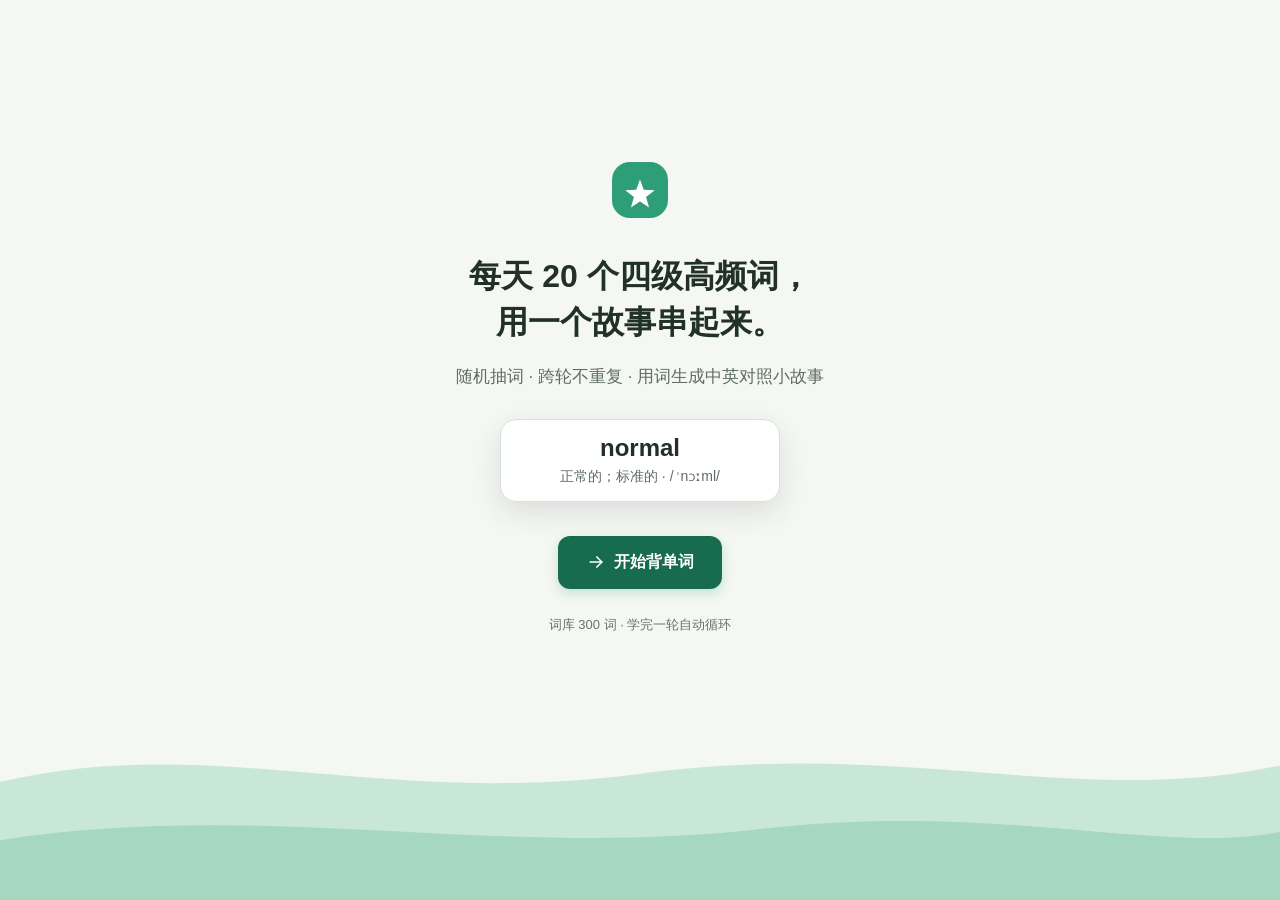
==== index.html @ aa308f12 "feat: 网站徽标水滴换五角星（首页 hero + 学习页顶栏，颜色仍走皮肤变量）" ====
<!DOCTYPE html>
<html lang="zh-CN" data-page-node-id="bAP7GXeG8ocJ6mFFKND4be">
<head data-page-node-id="wIUvaJ8xSl6EoSZFXcOC9t">
  <meta charset="UTF-8" data-page-node-id="Y8KDwyErcJF5j4eoYwc5UQ" />
  <meta name="viewport" content="width=device-width, initial-scale=1.0" data-page-node-id="jkO19P5jJztHJGm9I3EeqC" />
  <title>xdictionary · 开始</title>
  <link rel="stylesheet" href="style.css" data-page-node-id="nzhEUvjqDQgQdLm2HcFYJD" />
  <script>
    /* 防闪屏：首屏同样套用已保存的皮肤（首屏不提供切换入口，只跟随）。
       皮肤 id 合法性由 skin.js 的 normalize() 兜底校验。 */
    (function () {
      "use strict";
      var id = "";
      try { id = localStorage.getItem("english_app_skin_v1") || ""; } catch (e) { /* 无痕模式 */ }
      document.documentElement.setAttribute("data-skin", id || "mint");
    })();
  </script>
</head>
<body data-page-node-id="GljrZ5SJ0uPjrievL1Z7Vz">
  <!-- 世界门厅：地平线草坡（薄荷/暖阳；像素皮肤有自己的世界，CSS 里隐藏） -->
  <div class="idx-ground" aria-hidden="true">
    <svg viewBox="0 0 1440 260" preserveAspectRatio="none">
      <path class="g2" d="M0 118 C 240 58 430 150 720 108 C 1020 66 1210 150 1440 98 L1440 260 L0 260 Z"/>
      <path class="g1" d="M0 188 C 300 138 560 212 860 174 C 1120 142 1310 206 1440 178 L1440 260 L0 260 Z"/>
    </svg>
  </div>
  <!-- 飘叶 ×2：与学习页入场动效的叶同源，缓慢循环（reduced-motion 隐藏） -->
  <div class="idx-leaf idx-leaf-a" aria-hidden="true">
    <svg viewBox="0 0 64 64"><path fill="var(--intro-leaf)" d="M52 10 C30 10 12 28 11 55 C36 53 54 36 54 12 Z"/><path fill="none" stroke="var(--intro-vein)" stroke-width="3" stroke-linecap="round" d="M18 48 C28 36 40 24 50 16"/></svg>
  </div>
  <div class="idx-leaf idx-leaf-b" aria-hidden="true">
    <svg viewBox="0 0 64 64"><path fill="var(--intro-leaf)" d="M52 10 C30 10 12 28 11 55 C36 53 54 36 54 12 Z"/><path fill="none" stroke="var(--intro-vein)" stroke-width="3" stroke-linecap="round" d="M18 48 C28 36 40 24 50 16"/></svg>
  </div>

  <div id="stage">
    <div class="px-bg" aria-hidden="true">
      <img src="px-bg.svg" width="1440" height="1200" alt="" />
    </div>
  <main class="app-main app-main-gate" data-page-node-id="SNjRZLTdPw7tly0bUilHHt">
    <!-- 第一界面：初始空状态（世界门厅：无卡片壳，内容直接坐进世界） -->
    <section class="view view-empty view-active" id="view-empty" data-page-node-id="laddc7V5qauVDnkxVRmvQC">
      <div class="hero" data-page-node-id="EVA8WnEDJdJI1P7cf4esxs">
        <div class="hero-logo" aria-hidden="true" data-page-node-id="1D5RdYzVXC83O1cAC2Auur">
          <svg viewBox="0 0 64 64" width="64" height="64" data-page-node-id="oP2WanXnuHtgjFC8kG3EhX">
            <rect class="logo-bg" x="4" y="4" width="56" height="56" rx="18" data-page-node-id="lctOEvOayehTCz5PBFG7Yr"/>
            <!-- 五角星（2026-10-26 由水滴改）：外接圆 R=15.5 / 内切圆 r=6.4，圆心 (32,37) -->
            <path class="logo-fg" d="M32 21.5 L35.8 31.8 L46.7 32.2 L38.1 39 L41.1 49.5 L32 43.4 L22.9 49.5 L25.9 39 L17.3 32.2 L28.2 31.8 Z" data-page-node-id="4Tm3CIlNwxifGGmYxFF73J"/>
          </svg>
        </div>
        <h1 class="hero-title" data-page-node-id="BSzpXKBA9GfpU4wbN74tH1">每天 20 个四级高频词，<br  data-page-node-id="3A1r88MSqU2jGNvgu7BngO"/>用一个故事串起来。</h1>
        <p class="hero-subtitle" data-page-node-id="UGjTegXLrFs4Um5PO2cLfL">随机抽词 · 跨轮不重复 · 用词生成中英对照小故事</p>
        <!-- 活词预览：每 2.5s 从词库抽一个词翻面（纯展示，读屏跳过） -->
        <div class="hero-preview" aria-hidden="true">
          <div class="preview-inner" id="preview-inner">
            <span class="preview-word" id="preview-word"></span>
            <span class="preview-meaning" id="preview-meaning"></span>
          </div>
        </div>
        <button class="btn btn-primary btn-hero" id="btn-start" data-page-node-id="JpGOZIQxuyTs6whIRHn1j5">
          <svg class="btn-icon svg-icon" data-page-node-id="RiTKGAPvpJJuRpae1XMdsr" aria-hidden="true" width="20" height="20" viewBox="0 0 24 24"><path d="M5 12h14"/><path d="M13 6l6 6-6 6"/></svg> 开始背单词
        </button>
        <p class="hero-progress" id="hero-progress" hidden></p>
        <p class="hero-footer" data-page-node-id="nnF6YVYLP1ez2wD9VZ3K4P">词库 300 词 · 学完一轮自动循环</p>
      </div>
    </section>
  </main>

  <script src="words.js"></script>
  <script>
    /* 首屏：仅负责进入学习页，不再抽新一轮。
       若尚无进度，study.html 的 init() 会自动抽第 1 轮；
       已有进度则直接回到当前学习轮，避免点一下就跳到下一轮。
       按钮文案随进度变化：无进度「开始背单词」/ 有进度「继续学习」，
       并显示足迹行（第 N 轮 · 已学 M 词，口径与 app.js 一致 = 轮数 × 20）。
       另有「活词预览」：每 2.5s 从词库抽一个词翻面展示（纯演示）。 */
    (function () {
      "use strict";
      var LS_KEY = "english_app_v1";
      var btn = document.getElementById("btn-start");
      if (!btn) return;

      // 已有学习进度 → 文案改为「继续学习」（保留箭头图标）+ 足迹行
      try {
        var raw = localStorage.getItem(LS_KEY);
        if (raw) {
          var d = JSON.parse(raw);
          if (d && d.currentRound) {
          var icon = btn.querySelector(".btn-icon");
          /* 逐个移除子节点而非 textContent=""：后者会把 SVG 内部的 <use>/path 一并清空，图标就没了 */
          while (btn.firstChild) btn.removeChild(btn.firstChild);
          if (icon) btn.appendChild(icon);
          btn.appendChild(document.createTextNode(" 继续学习"));
          var prog = document.getElementById("hero-progress");
          if (prog) {
            prog.hidden = false;
            prog.textContent = "第 " + d.currentRound.round + " 轮 · 已学 " + (d.currentRound.round * 20) + " 词";
          }
          }
        }
      } catch (e) {}

      // —— 活词预览：随机抽词翻面（纯展示；读屏跳过；页签隐藏时暂停） ——
      var WORDS = window.WORDS || [];
      var reduce = false;
      try { reduce = window.matchMedia("(prefers-reduced-motion: reduce)").matches; } catch (e) { /* 保守当 false */ }
      var pWord = document.getElementById("preview-word");
      var pMean = document.getElementById("preview-meaning");
      var pInner = document.getElementById("preview-inner");
      if (pWord && pMean && pInner && WORDS.length) {
        var lastIdx = -1;
        var fillPreview = function () {
          var i;
          do { i = Math.floor(Math.random() * WORDS.length); } while (i === lastIdx && WORDS.length > 1);
          lastIdx = i;
          var w = WORDS[i];
          pWord.textContent = w.word;
          pMean.textContent = w.meaning + (w.phonetic ? " · " + w.phonetic : "");
        };
        fillPreview();
        setInterval(function () {
          if (document.hidden) return;
          if (reduce) { fillPreview(); return; }   // 减动效：只换字不翻面
          pInner.classList.add("is-flipping");
          setTimeout(function () {
            fillPreview();
            pInner.classList.remove("is-flipping");
          }, 240);
        }, 2500);
      }

      btn.addEventListener("click", function () {
        window.location.href = "study.html";
      });
    })();
  </script>
  <script src="pixel.js"></script>
  </div>
</body>
</html>
---- style.css ----
/* ============================================================
   xdictionary — 设计系统 (Design Tokens)
   基准依据需求文档 §9.3

   ★ 换皮肤说明（新增）
   本文件所有颜色一律走下面的 CSS 变量，禁止再写死色值。
   换皮肤 = 覆盖这组变量即可，文件末尾有 `html[data-skin="…"]` 皮肤块。
   新增皮肤：① 在文件末尾加一段 html[data-skin="<id>"] 覆盖；
             ② 在 skin.js 的 SKINS 登记表加一行。
   ============================================================ */
:root {
  /* ---------- 皮肤可覆盖区（开始） ---------- */

  /* 背景与表面 */
  --bg-page: #F5F7F3;          /* 页面底色 */
  --surface: #FFFFFF;          /* 卡面 / 面板 */
  --bg-subtle: #E9EEE9;        /* 浅底：模式切换器轨道 */
  --bg-soft: #F0F4F1;          /* 更浅的底：喇叭按钮 / 按钮 hover */
  --bg-soft-2: #E7EBE7;        /* 浅底再深一档：书签 hover */
  --track-bg: #E1E8E3;         /* 进度条轨道 */

  /* 描边 */
  --border-soft: #D7E2DB;      /* 浅描边：输入框 / 左箭头 */
  --border-muted: #C9DDD3;     /* 更弱描边：次要按钮 / 禁用态 */

  /* 文字 */
  --text-primary: #22302A;     /* 主文字 */
  --text-secondary: #4A5A51;   /* 次级文字 / 释义 */
  --text-tertiary: #5E6C62;    /* 辅助文字 */
  --text-muted: #657368;       /* 更弱的辅助文字 */
  --on-accent: #FFFFFF;        /* 压在强调色上的文字 / 图形 */

  /* 强调 */
  --accent: #2E9E78;           /* 主色：主按钮 / 右箭头 / 进度条 / 徽标 */
  --accent-dark: #176B4F;      /* 深主色：切换器激活段 / 白字按钮（AA 级） */
  --accent-hover: #29906D;     /* 主按钮 hover */

  /* 主按钮底色（与 accent 解耦：白字需 AA，薄荷用深绿 #176B4F 6.5:1） */
  --btn-primary-bg: var(--accent-dark);
  --btn-primary-bg-hover: #145944;   /* 白字 8.3:1 */

  /* 标记（书签） */
  --mark-bg: #F1F3EF;          /* 未标记底 */
  --mark-bg-hover: #E7EBE7;    /* 未标记 hover */
  --mark-stroke: #4A5A51;      /* 未标记描边 */
  --mark-bg-on: #FCEBEB;       /* 已标记底 */
  --mark-bg-on-hover: #F9DEDE; /* 已标记 hover */
  --mark-fg: #E24B4A;          /* 已标记图标 */

  /* 语义色：默写校验 / 重置 */
  --ok: #2E9E78;
  --ok-shadow: rgba(46, 158, 120, 0.18);
  --bad: #D9534F;
  --bad-shadow: rgba(217, 83, 79, 0.15);
  --danger: #B5564F;           /* 「↺ 重置」文字 */
  --danger-border: #E2C9C9;    /* 「↺ 重置」描边 */
  --danger-bg: #FCEFEF;        /* 「↺ 重置」hover 底 */

  /* 浮层与阴影 */
  --overlay: rgba(34, 48, 42, 0.45);
  --toast-bg: #22302A;
  --shadow-card: 0 10px 28px rgba(34, 48, 42, 0.12);
  --shadow-btn: 0 4px 12px rgba(46, 158, 120, 0.25);
  --shadow-modal: 0 18px 44px rgba(34, 48, 42, 0.28);
  --shadow-toast: 0 8px 24px rgba(0, 0, 0, 0.2);
  --shadow-pop: 0 14px 34px rgba(34, 48, 42, 0.22);

  /* 品牌 logo（内联 SVG 用 fill="currentColor"，由这里驱动） */
  --logo-bg: #2E9E78;
  --logo-fg: #FFFFFF;
  /* 首页门厅：地平线草坡双层（仅薄荷/暖阳显示，像素皮肤用自己的世界） */
  --idx-hill1: #A5D8BE;   /* 前坡 */
  --idx-hill2: #C9E7D6;   /* 后坡 */

  /* 入场动效（intro.js / style.css「入场动效」区块使用；像素皮肤不播） */
  --intro-leaf: #2E9E78;                  /* 叶片主色 */
  --intro-vein: #BFE8D6;                  /* 叶脉与叶柄 */
  --intro-wind: rgba(46, 158, 120, 0.35); /* 风线与碎叶 */

  /* 翻面 / 切词动效（薄荷/暖阳；像素皮肤不播，有自己的飞词） */
  --flip-dur: 600ms;                      /* 翻面时长：450 利落 / 600 从容 */
  --flip-ease: cubic-bezier(0.4, 0, 0.2, 1); /* 匀加速起手、缓减速收尾，无回弹 */
  --card-back-bg: #F7FAF8;                /* 卡背面的薄荷微染 */
  --shadow-lift: 0 18px 36px rgba(34, 48, 42, 0.18); /* 翻转中段的抬起阴影 */
  --flip-gloss: rgba(255, 255, 255, 0.14); /* 中段高光峰值 ≈8%（模拟纸面反光） */
  /* 故事页：词上的荧光笔底纹（默认 / 更强一档） */
  --st-mark: rgba(46, 158, 120, 0.16);
  --st-mark-on: rgba(46, 158, 120, 0.26);
  --swap-out: 200ms;                      /* 切词翻页：旧词翻出 */
  --swap-in: 260ms;                       /* 切词翻页：新词翻入 */
  --swap-ease-in: cubic-bezier(0.55, 0, 1, 1);   /* 起手加速 */
  --swap-ease-out: cubic-bezier(0, 0, 0.2, 1);   /* 落定减速 */

  /* ---------- 皮肤可覆盖区（结束） ---------- */

  /* 字号 */
  --fs-word: 48px;
  --fs-meaning: 24px;
  --fs-phonetic: 18px;
  --fs-title: 24px;
  --fs-hint: 13px;
  --fs-button: 16px;
  --fs-body: 16px;

  /* 圆角 */
  --radius-card: 20px;
  --radius-btn: 12px;
  --radius-switcher: 14px;
  --radius-pill: 999px;

  /* 布局 */
  --max-width: 760px;
  --font-family: "Noto Sans SC", "PingFang SC", "Microsoft YaHei", "Hiragino Sans GB", sans-serif;
}

/* ============================ 基础重置 ============================ */
* { box-sizing: border-box; margin: 0; padding: 0; }

/* 全宽藤蔓用 100vw 定位，滚动条占宽会带来 ~15px 横向溢出 —— 一律剪掉
   （用 clip 而不是 hidden：不产生滚动容器，纵向滚动行为不变） */
html { overflow-x: clip; }

body {
  background: var(--bg-page);
  color: var(--text-primary);
  font-family: var(--font-family);
  font-size: var(--fs-body);
  line-height: 1.5;
  -webkit-font-smoothing: antialiased;
}

/* ============================ 顶栏 ============================ */
.app-header {
  max-width: 1280px;
  margin: 0 auto;
  padding: 22px 32px;
  display: flex;
  align-items: center;
  justify-content: space-between;
}
.brand { display: flex; align-items: center; gap: 12px; }
.brand-logo { display: inline-flex; }
.brand-name {
  font-size: 20px;
  font-weight: 700;
  color: var(--text-primary);
  letter-spacing: 0.5px;
}
.round-badge {
  background: var(--btn-primary-bg);
  color: var(--on-accent);
  font-size: 15px;
  font-weight: 600;
  padding: 7px 16px;
  border-radius: var(--radius-pill);
  white-space: nowrap;
}

/* 顶栏右侧：复习模式切换按钮 + 轮次徽标 */
.header-right {
  display: flex;
  align-items: center;
  gap: 12px;
}
.btn-review-toggle {
  font-family: inherit;
  font-size: 15px;
  font-weight: 600;
  padding: 8px 18px;
  border-radius: var(--radius-pill);
  cursor: pointer;
  border: 2px solid var(--accent);
  background: var(--surface);
  color: var(--accent-dark);
  transition: background .15s, transform .12s;
}
.btn-review-toggle:hover { background: var(--bg-soft); }
.btn-review-toggle:active { transform: scale(0.98); }
/* 处于开启状态（如复习页的「标记」= 只看已标记的词） */
.btn-review-toggle.active {
  background: var(--accent-dark);
  color: var(--on-accent);
  border-color: var(--accent-dark);
}
.btn-review-toggle.active:hover { background: var(--accent-dark); }
.btn-review-toggle:disabled {
  opacity: 0.4;
  cursor: not-allowed;
  border-color: var(--border-muted);
  color: var(--text-muted);
}

/* 复习模式：仅保留中文 / 英文两种模式，隐藏“背单词” */
.mode-switcher[data-view="review"] .mode-btn[data-mode="learn"] { display: none; }

/* 复习模式不展示故事面板 */
#view-review .story-panel { display: none; }

/* ============================ 视图显隐 ============================ */
.app-main {
  max-width: 1280px;
  margin: 0 auto;
  padding: 0 24px 80px;
}
.view { display: none; }
.view-active { display: block; }

/* ============================ 空状态 hero（世界门厅） ============================ */
/* 2026-10-19 重做：卸掉卡片壳，内容直接坐进世界（薄荷/暖阳有地平线草坡，
   像素皮肤直接立在自己的世界里）。层级：.app-main 抬一层压过地面。 */
.app-main {
  position: relative;
  z-index: 1;
  max-width: 1280px;
  margin: 0 auto;
  padding: 0 24px 80px;
}
.view { display: none; }
.view-active { display: block; }

/* —— 地平线草坡（固定在视口底部，随皮肤变色） —— */
.idx-ground {
  position: fixed; left: 0; right: 0; bottom: 0;
  height: 24vh; min-height: 150px;
  z-index: 0; pointer-events: none;
}
.idx-ground svg { display: block; width: 100%; height: 100%; }
.idx-ground .g1 { fill: var(--idx-hill1); }
.idx-ground .g2 { fill: var(--idx-hill2); }
html[data-skin="pixel"] .idx-ground,
html[data-skin="pixel"] .idx-leaf { display: none; }

/* —— 飘叶 ×2：从右上缓缓落向左下，循环 —— */
.idx-leaf {
  position: fixed; top: -48px; z-index: 0;
  pointer-events: none; opacity: 0;
}
.idx-leaf svg { display: block; width: 34px; height: 34px; }
.idx-leaf-a { left: 14%; animation: idx-drift-a 16s linear 2s infinite; }
.idx-leaf-b { left: 62%; animation: idx-drift-b 22s linear 9s infinite; }
@keyframes idx-drift-a {
  0%   { transform: translate(0, 0) rotate(0deg);   opacity: 0; }
  10%  { opacity: .8; }
  90%  { opacity: .5; }
  100% { transform: translate(-16vw, 108vh) rotate(300deg); opacity: 0; }
}
@keyframes idx-drift-b {
  0%   { transform: translate(0, 0) rotate(0deg);   opacity: 0; }
  10%  { opacity: .65; }
  90%  { opacity: .4; }
  100% { transform: translate(14vw, 108vh) rotate(-280deg); opacity: 0; }
}

.view-empty {
  min-height: 88vh;
  display: flex;
  align-items: center;
  justify-content: center;
}
.hero {
  padding: 56px 32px;
  max-width: 720px;
  text-align: center;
}
.hero-logo { margin-bottom: 24px; }
/* logo 轻微摇曳：让徽标活着 */
.hero-logo svg {
  transform-origin: 50% 85%;
  animation: logo-sway 5.5s ease-in-out infinite;
}
@keyframes logo-sway {
  0%, 100% { transform: rotate(-3deg); }
  50%      { transform: rotate(3deg); }
}
.hero-title {
  font-size: 32px;
  font-weight: 700;
  line-height: 1.45;
  color: var(--text-primary);
  margin-bottom: 18px;
}
.hero-subtitle {
  font-size: 17px;
  color: var(--text-tertiary);
  margin-bottom: 30px;
}
.btn-hero { font-size: 20px; padding: 18px 44px; }
.btn-hero .btn-icon { transition: transform .18s ease; }
.btn-hero:hover .btn-icon { transform: translateX(4px); }
.hero-progress {
  margin-top: 18px;
  font-size: 15px;
  font-weight: 700;
  color: var(--text-secondary);
}
.hero-footer {
  margin-top: 26px;
  font-size: var(--fs-hint);
  color: var(--text-muted);
}

/* —— 活词预览：从词库随机抽词翻面，产品核心循环的现场演示 —— */
.hero-preview {
  display: flex; justify-content: center;
  perspective: 600px;
  margin-bottom: 34px;
}
.preview-inner {
  display: inline-flex; flex-direction: column; gap: 4px;
  min-width: 280px;
  background: var(--surface);
  border: 1px solid var(--border-soft);
  border-radius: 16px;
  padding: 14px 28px;
  box-shadow: var(--shadow-card);
  transition: transform .24s ease;
  transform-origin: 50% 50%;
}
.preview-inner.is-flipping { transform: rotateX(90deg); }
.preview-word   { font-size: 24px; font-weight: 700; color: var(--text-primary); line-height: 1.2; }
.preview-meaning{ font-size: 14px; color: var(--text-tertiary); line-height: 1.4; }

/* —— 首页减动效守卫：摇曳 / 飘叶 / 翻面全关，地面保留（静态装饰） —— */
@media (prefers-reduced-motion: reduce) {
  .idx-leaf { display: none; }
  .hero-logo svg { animation: none; }
  .preview-inner { transition: none; }
  .btn-hero .btn-icon { transition: none; }
}

/* ============================ 视图标题 ============================ */
.view-title {
  text-align: left;
  font-size: var(--fs-title);
  font-weight: 700;
  color: var(--text-primary);
  margin: 8px auto 18px;
  max-width: var(--max-width);
}
/* 学习页标题行：标题 + 重置按钮 */
.view-title-row {
  display: flex;
  align-items: center;
  justify-content: space-between;
  gap: 16px;
  max-width: var(--max-width);
  margin: 8px auto 18px;
}
.view-title-row .view-title {
  margin: 0;
  flex: 1;
}
/* 标题行右侧的操作按钮组（复习页：「学习」在上、「标记」在下） */
.view-title-actions {
  flex: 0 0 auto;
  display: flex;
  flex-direction: column;
  align-items: stretch;
  gap: 8px;
}
.view-title-actions .btn { justify-content: center; }
.btn-reset {
  font-family: inherit;
  font-size: 14px;
  font-weight: 600;
  padding: 9px 16px;
  border-radius: var(--radius-btn);
  cursor: pointer;
  border: 2px solid var(--danger-border);
  background: var(--surface);
  color: var(--danger);
  white-space: nowrap;
  transition: background .15s, transform .12s;
}
.btn-reset:hover { background: var(--danger-bg); }
.btn-reset:active { transform: scale(0.98); }

/* ============================ 重置确认弹窗 ============================ */
.modal-overlay {
  position: fixed;
  inset: 0;
  background: var(--overlay);
  display: flex;
  align-items: center;
  justify-content: center;
  z-index: 80;
  padding: 20px;
  animation: overlay-in .15s ease;
}
.modal-overlay[hidden] { display: none; }
@keyframes overlay-in { from { opacity: 0; } to { opacity: 1; } }
.modal {
  background: var(--surface);
  border-radius: var(--radius-card);
  box-shadow: var(--shadow-modal);
  padding: 30px 28px;
  max-width: 420px;
  width: 100%;
  text-align: center;
  animation: modal-in .16s ease;
}
@keyframes modal-in {
  from { opacity: 0; transform: translateY(8px) scale(0.98); }
  to { opacity: 1; transform: translateY(0) scale(1); }
}
.modal-text {
  font-size: 17px;
  line-height: 1.7;
  color: var(--text-primary);
  margin-bottom: 24px;
}
.modal-actions {
  display: flex;
  justify-content: center;
  gap: 14px;
}

/* ---- 故事生成设置弹窗（story-config-modal，story.js 管理） ---- */
.modal-config { text-align: left; max-width: 480px; }
.modal-title {
  font-size: 19px;
  font-weight: 700;
  color: var(--text-primary);
  margin-bottom: 10px;
  text-align: center;
}
.modal-hint {
  font-size: 13px;
  color: var(--text-tertiary);
  line-height: 1.6;
  margin-bottom: 18px;
}
.modal-field { margin-bottom: 14px; }
.modal-field label {
  display: block;
  font-size: 14px;
  font-weight: 600;
  color: var(--text-secondary);
  margin-bottom: 6px;
}
.modal-field input {
  width: 100%;
  font-family: inherit;
  font-size: 15px;
  padding: 11px 14px;
  border: 2px solid var(--border-soft);
  border-radius: var(--radius-btn);
  outline: none;
  color: var(--text-primary);
  background: var(--surface);
  transition: border-color .15s, box-shadow .15s;
}
.modal-field input:focus { border-color: var(--accent); box-shadow: 0 0 0 3px var(--ok-shadow); }
.modal-field-hint {
  font-size: 13px;
  color: var(--bad);
  line-height: 1.6;
  margin: -4px 0 12px;
}
.modal-config .modal-actions { margin-top: 20px; }

/* ---- 故事集弹窗（story-history-modal，story.js 管理） ---- */
.modal-history { text-align: left; max-width: 640px; }
.modal-history .modal-hint { margin-bottom: 14px; }
.history-list {
  max-height: 420px;
  overflow-y: auto;
  display: flex;
  flex-direction: column;
  gap: 14px;
  padding-right: 4px;
}
.history-item {
  border: 1px solid var(--border-soft);
  border-radius: var(--radius-btn);
  background: var(--bg-soft);
  padding: 14px 16px;
}
.history-item-title {
  font-size: 14px;
  font-weight: 700;
  color: var(--accent-dark);
  margin-bottom: 8px;
}
.history-en {
  font-size: 15px;
  line-height: 1.8;
  color: var(--text-primary);
}
.history-zh {
  font-size: 15px;
  line-height: 1.8;
  color: var(--text-secondary);
  margin-top: 8px;
}
.history-empty {
  font-size: 15px;
  color: var(--text-muted);
  line-height: 1.8;
  padding: 8px 0;
}
.modal-history .modal-actions { margin-top: 18px; }

/* ---- 备份进度弹窗（backup-modal，backup.js 管理，2026-10-13 新增） ---- */
.modal-backup { text-align: left; max-width: 480px; }
.modal-backup .backup-actions {
  display: flex;
  flex-direction: column;
  gap: 10px;
  margin-bottom: 14px;
}
.modal-backup .backup-actions .btn { width: 100%; justify-content: center; }
.modal-backup .modal-actions { margin-top: 6px; }
.backup-hint {
  font-size: 13px;
  color: var(--text-tertiary);
  line-height: 1.6;
  min-height: 1em;
  margin-bottom: 8px;
}
.backup-hint.is-error { color: var(--bad); }
.backup-confirm-text {
  font-size: 15px;
  line-height: 1.7;
  color: var(--text-primary);
  margin-bottom: 14px;
}

/* ---- 自定义词库「加词」弹窗（bank-modal，bank.js 管理，2026-10-26 新增） ---- */
.modal-bank { text-align: left; max-width: 620px; max-height: calc(100vh - 40px); overflow-y: auto; }
.modal-bank .modal-hint b { color: var(--text-secondary); }
.modal-field textarea,
.modal-field select {
  width: 100%;
  font-family: inherit;
  font-size: 15px;
  padding: 11px 14px;
  border: 2px solid var(--border-soft);
  border-radius: var(--radius-btn);
  outline: none;
  color: var(--text-primary);
  background: var(--surface);
  transition: border-color .15s, box-shadow .15s;
  box-sizing: border-box;
}
.modal-field textarea { resize: vertical; line-height: 1.6; }
.modal-field textarea:focus,
.modal-field select:focus { border-color: var(--accent); box-shadow: 0 0 0 3px var(--ok-shadow); }
.modal-field select { cursor: pointer; }

/* 拖放区：虚线框，hover / 拖入时主色 */
.bank-drop {
  display: flex;
  align-items: center;
  justify-content: center;
  gap: 9px;
  border: 2px dashed var(--border-soft);
  border-radius: var(--radius-btn);
  background: var(--bg-subtle);
  padding: 16px 14px;
  font-size: 14px;
  color: var(--text-secondary);
  cursor: pointer;
  margin-bottom: 14px;
  transition: border-color .15s, color .15s, background .15s;
}
.bank-drop:hover,
.bank-drop:focus-visible,
.bank-drop.is-drag {
  border-color: var(--accent);
  color: var(--accent-dark);
  background: var(--bg-soft);
  outline: none;
}

/* 识别结果 */
.bank-preview { margin-bottom: 14px; }
.bank-summary {
  font-size: 13.5px;
  color: var(--text-tertiary);
  line-height: 1.6;
  margin: 0 0 10px;
}
.bank-grid {
  display: grid;
  grid-template-columns: repeat(2, minmax(0, 1fr));
  gap: 8px;
  max-height: 240px;
  overflow-y: auto;
  padding-right: 4px;
}
.bank-item {
  display: grid;
  grid-template-columns: auto auto 1fr auto;
  align-items: center;
  gap: 8px;
  border: 1px solid var(--border-soft);
  border-radius: var(--radius-btn);
  background: var(--bg-soft);
  padding: 8px 10px;
  cursor: pointer;
}
.bank-item.is-known { opacity: .62; background: var(--bg-subtle); }
.bank-item-word {
  font-size: 15px;
  font-weight: 600;
  color: var(--text-primary);
  min-width: 5ch;
}
.bank-item-meaning {
  font-family: inherit;
  font-size: 13.5px;
  padding: 5px 8px;
  border: 1.5px solid var(--border-soft);
  border-radius: 8px;
  outline: none;
  color: var(--text-secondary);
  background: var(--surface);
  min-width: 0;
}
.bank-item-meaning:focus { border-color: var(--accent); color: var(--text-primary); }
.bank-item-tag {
  font-size: 11.5px;
  line-height: 1;
  padding: 4px 7px;
  border-radius: 999px;
  background: var(--bg-subtle);
  color: var(--text-muted);
  white-space: nowrap;
}
.bank-item-tag.is-new { background: rgba(46, 158, 120, 0.14); color: var(--accent-dark); }

/* 词库管理列表 */
.bank-manage { margin-top: 20px; border-top: 1px solid var(--border-soft); padding-top: 16px; }
.bank-manage-title {
  font-size: 14px;
  font-weight: 600;
  color: var(--text-secondary);
  margin: 0 0 10px;
}
.bank-empty { font-size: 14px; color: var(--text-muted); line-height: 1.7; margin: 0; }
.bank-list { display: flex; flex-direction: column; gap: 8px; max-height: 220px; overflow-y: auto; }
.bank-row {
  display: flex;
  align-items: center;
  justify-content: space-between;
  gap: 12px;
  border: 1px solid var(--border-soft);
  border-radius: var(--radius-btn);
  background: var(--bg-soft);
  padding: 10px 14px;
}
.bank-row.is-active { border-color: var(--accent); background: rgba(46, 158, 120, 0.08); }
.bank-row-main { display: flex; align-items: baseline; gap: 10px; min-width: 0; }
.bank-row-name {
  font-size: 15px;
  font-weight: 600;
  color: var(--text-primary);
  overflow: hidden;
  text-overflow: ellipsis;
  white-space: nowrap;
}
.bank-row.is-active .bank-row-name { color: var(--accent-dark); }
.bank-row-meta { font-size: 12.5px; color: var(--text-tertiary); white-space: nowrap; }
.bank-row-actions { display: flex; gap: 8px; flex: 0 0 auto; }
.btn-sm { padding: 6px 14px; font-size: 13px; }
.modal-bank .modal-actions { margin-top: 16px; }

/* ============================ 模式切换器 ============================ */
.mode-switcher {
  display: flex;
  justify-content: center;
  gap: 4px;
  background: var(--bg-subtle);
  border-radius: var(--radius-switcher);
  padding: 5px;
  width: fit-content;
  margin: 0 auto 28px;
}
.mode-btn {
  border: none;
  background: transparent;
  color: var(--text-secondary);
  font-family: inherit;
  font-size: 16px;
  font-weight: 600;
  padding: 10px 22px;
  border-radius: 10px;
  cursor: pointer;
  transition: background .15s, color .15s;
}
.mode-btn:hover { color: var(--text-primary); }
.mode-btn.active {
  background: var(--accent-dark);
  color: var(--on-accent);
}

/* ============================ 卡下托盘（藤蔓 · 薄荷/暖阳） ============================
   2026-10-25 晚改版：玻璃托盘退役，换成一条横向藤蔓 —— 呼应薄荷皮肤
   的春天与绿色元素，系统按钮（皮肤 / 音效 / 备份 / 重置）像果子一样
   挂在藤上：每个按钮顶上连一根细叶柄（::before），高低微错落；
   滑过时按钮连柄一起「摘离」藤面（上浮 -14px），图标再放大。
   结构：study.html 里 .card-tray 内放 <svg class="tray-vine">（主藤 +
   两端叶簇 + 卷须），按钮簇照旧由 app.js 搬运（学习页挂果、复习页
   只留一段空藤）。像素皮肤整块 passthrough（.tray-vine 走惰性钩子隐藏）。
   位置：丝带垂出卡底 82px，托盘顶边距卡 92px；宽度与进度条同宽。 */
/* ── 藤蔓配色（画稿颜色全走变量，两皮肤共用同一份画稿）──
   薄荷默认 = 深绿春藤；暖阳 = 深棕树枝 + 秋叶 + 枫叶点缀（见 warm 覆写块）。
   小花与枫叶在画稿里同位堆叠，切换靠「颜料开关」：把对方的花色设成
   transparent 即隐身。不用 display:none —— 它穿不透 <use> 嵌套克隆
   （实测 2026-10-26：克隆体照常渲染），而 var() 填色可以正常传播。
   注意：这些原件都住在 study.html 顶部的 symbol 里（不在 .tray-vine 子树），
   选择器直接匹配原件，计算样式随 <use> 克隆生效。 */
:root {
  --vine-ink: #2E6B4F;    /* 枝干 / 叶脉 / 果柄 */
  --vine-lf1: #4C9273;
  --vine-lf2: #3F8767;
  --vine-lf3: #5EA184;
  --vine-ml1: transparent;    /* 枫叶 · 薄荷下隐身 */
  --vine-ml2: transparent;
  --vine-fla: #FFF7EA;    /* 小花 · 奶油白花瓣 */
  --vine-flb: #F6CFD8;    /* 小花 · 淡粉花瓣 */
  --vine-flca: #F2B84B;   /* 小花花心 ×2 */
  --vine-flcb: #E8A23F;
  --fruit-bg: rgba(46, 158, 120, 0.10);    /* 果肉底 */
  --fruit-bg-h: rgba(46, 158, 120, 0.18);  /* 果肉 hover 加深 */
}
html:not([data-skin="pixel"]) .card-tray {
  position: relative;
  width: min(var(--max-width), 100%);
  margin: 92px auto 12px;
  padding: 0 24px 8px;
  background: none;
  border: none;
  border-radius: 0;
  box-shadow: none;
}
/* 主藤：手绘风 SVG（symbol#vine-art），贯穿全屏宽（100vw 居中），
   按 1440×64 设计、preserveAspectRatio="none" 横向铺满。
   top=-60：藤悬在卡片与托盘之间的空隙，果子用长柄垂下来 */
html:not([data-skin="pixel"]) .card-tray .tray-vine {
  display: block;
  position: absolute;
  top: -60px;
  left: 50%;
  width: 100vw;
  transform: translateX(-50%);
  height: 64px;
  pointer-events: none;
}
html:not([data-skin="pixel"]) .card-tray .sys-cluster {
  display: flex;
  align-items: flex-start;
  justify-content: center;
  flex-wrap: wrap;
  gap: 56px;
  padding-top: 34px;   /* 藤线 y≈30，按钮从藤上垂下来 */
}
/* 挂果：短柄垂挂 —— 柄长为长柄版的一半，果子用等量负 margin 上提，
   柄尖仍精确落在藤走廊 y≈-30（34 + m' − pet' = -30，pet' = 旧值/2） */
html:not([data-skin="pixel"]) .card-tray .btn-skin   { margin-top: -30px; --pet: 34px; }
html:not([data-skin="pixel"]) .card-tray .btn-sound  { margin-top: -27px; --pet: 37px; }
html:not([data-skin="pixel"]) .card-tray .btn-backup { margin-top: -25px; --pet: 39px; }
html:not([data-skin="pixel"]) .card-tray .btn-bank   { margin-top: -29px; --pet: 35px; }
html:not([data-skin="pixel"]) .card-tray .btn-reset  { margin-top: -28px; --pet: 36px; }
/* 叶柄：从按钮顶边向上连到主藤；hover 摘果时连柄一起离开 */
html:not([data-skin="pixel"]) .card-tray .btn-skin::before,
html:not([data-skin="pixel"]) .card-tray .btn-sound::before,
html:not([data-skin="pixel"]) .card-tray .btn-backup::before,
html:not([data-skin="pixel"]) .card-tray .btn-bank::before,
html:not([data-skin="pixel"]) .card-tray .btn-reset::before {
  content: "";
  position: absolute;
  top: calc(-1 * var(--pet));
  left: 50%;
  margin-left: -1.5px;
  width: 3px;
  height: var(--pet);
  background: var(--vine-ink, #2E6B4F);   /* 果柄颜色 = 枝干色，暖阳下自动转棕 */
  border-radius: 2px;
}
/* 托盘内按钮改纯图标：font-size:0 藏掉文字节点（图标是 svg，不吃 font-size），
   统一成方形小圆钮；重置的白底 + 浅描边也在托盘里去掉（三钮统一 ghost）。
   选择器挂在 .card-tray 下 —— 开书时按钮簇搬回顶栏，自动恢复带文字的原样。 */
html:not([data-skin="pixel"]) .card-tray .btn-skin,
html:not([data-skin="pixel"]) .card-tray .btn-sound,
html:not([data-skin="pixel"]) .card-tray .btn-backup,
html:not([data-skin="pixel"]) .card-tray .btn-bank,
html:not([data-skin="pixel"]) .card-tray .btn-reset {
  position: relative;   /* 叶柄 ::before 的定位基准 */
  font-size: 0;
  gap: 0;
  padding: 14px;   /* 指头肚大小的果子：28px 图标 + 28px 内边距 ≈ 56px */
  line-height: 1;
  border-radius: var(--radius-pill);
  background: var(--fruit-bg, rgba(46, 158, 120, 0.10));   /* 果肉底，暖阳转赭橙 */
  border-color: transparent;
  transition: background .15s, color .15s,
              transform .2s cubic-bezier(.34, 1.56, .64, 1),
              box-shadow .2s ease;
}
/* 果子放大配粗藤：CSS 尺寸覆盖 HTML 的 width/height 属性；
   只挂五颗果，开书搬回顶栏恢复 15~18px 原样 */
html:not([data-skin="pixel"]) .card-tray .btn-skin .svg-icon,
html:not([data-skin="pixel"]) .card-tray .btn-sound .svg-icon,
html:not([data-skin="pixel"]) .card-tray .btn-backup .svg-icon,
html:not([data-skin="pixel"]) .card-tray .btn-bank .svg-icon,
html:not([data-skin="pixel"]) .card-tray .btn-reset .svg-icon {
  width: 28px;
  height: 28px;
}
/* 滑过两段式：按钮先「弹出」托盘上方（上浮 + 投影浮起），
   图标延迟 ~0.09s 再放大 —— 读起来是弹出 → 放大。
   图标过渡带同样延迟，离开时按原曲线缩回。 */
html:not([data-skin="pixel"]) .card-tray .btn-skin .svg-icon,
html:not([data-skin="pixel"]) .card-tray .btn-sound .svg-icon,
html:not([data-skin="pixel"]) .card-tray .btn-backup .svg-icon,
html:not([data-skin="pixel"]) .card-tray .btn-bank .svg-icon,
html:not([data-skin="pixel"]) .card-tray .btn-reset .svg-icon {
  transition: transform .18s cubic-bezier(.34, 1.56, .64, 1) .09s;
}
html:not([data-skin="pixel"]) .card-tray .btn-skin:hover,
html:not([data-skin="pixel"]) .card-tray .btn-sound:hover,
html:not([data-skin="pixel"]) .card-tray .btn-backup:hover,
html:not([data-skin="pixel"]) .card-tray .btn-bank:hover,
html:not([data-skin="pixel"]) .card-tray .btn-reset:hover {
  transform: translateY(-14px);
  background: var(--fruit-bg-h, rgba(46, 158, 120, 0.18));   /* 果肉加深一档 */
  box-shadow: 0 5px 12px rgba(0, 0, 0, 0.10);
}
html:not([data-skin="pixel"]) .card-tray .btn-skin:hover .svg-icon,
html:not([data-skin="pixel"]) .card-tray .btn-sound:hover .svg-icon,
html:not([data-skin="pixel"]) .card-tray .btn-backup:hover .svg-icon,
html:not([data-skin="pixel"]) .card-tray .btn-bank:hover .svg-icon,
html:not([data-skin="pixel"]) .card-tray .btn-reset:hover .svg-icon {
  transform: scale(1.3);
}
/* 托盘里的皮肤浮层向上展开：按钮在页面底部，向下弹会贴地甚至出屏。
   间距给 26px —— 比按钮弹出高度（-14px）多一截，悬停时弹起的按钮
   不会顶进浮层底边。开书时按钮簇搬回顶栏，这条自动失效，浮层恢复
   默认向下（10px 间距）—— 两个位置都对。 */
html:not([data-skin="pixel"]) .card-tray .skin-pop {
  top: auto;
  bottom: calc(100% + 26px);
  animation-name: skin-pop-in-up;
}
@keyframes skin-pop-in-up {
  from { opacity: 0; transform: translateY(6px); }
  to { opacity: 1; transform: translateY(0); }
}
/* 开书时整块托盘让位 —— 隐藏规则在「书桌」段（app.js 同时把按钮簇搬回顶栏）。 */

/* 故事入口收敛到丝带（2026-10-25）：薄荷/暖阳点卡片上的丝带开书，
   操作行的「看今日故事」按钮退役；像素皮肤没有丝带，这个按钮仍是
   唯一故事入口，保留。按钮留在 DOM 里 —— story.js 生成故事时还会
   借它程序化展开面板（#btn-generate.click()）。 */
html:not([data-skin="pixel"]) #btn-generate { display: none; }

/* ============================ 翻卡区 ============================ */
.flashcard-area {
  display: flex;
  align-items: center;
  justify-content: center;
  gap: 20px;
  margin: 0 auto 20px;
  max-width: var(--max-width);
}
.flashcard {
  position: relative;
  flex: 1;
  background: var(--surface);
  border-radius: var(--radius-card);
  box-shadow: var(--shadow-card);
  padding: 48px 40px;
  min-height: 280px;
  display: flex;
  flex-direction: column;
  align-items: center;
  justify-content: center;
  text-align: center;
}
.card-speaker {
  position: absolute;
  top: 18px;
  right: 18px;
  border: none;
  background: var(--bg-soft);
  border-radius: 50%;
  width: 40px;
  height: 40px;
  cursor: pointer;
  display: flex;
  align-items: center;
  justify-content: center;
  line-height: 1;
  transition: background .15s, color .15s;
}
/* 播放中：喇叭转主色（颜色走变量，三款皮肤自动适配） */
.card-speaker.active {
  background: var(--accent);
  color: var(--on-accent);
}
/* ---- 卡片左上角「标记」按钮（与右上角发音图标左右对称） ---- */
.card-mark {
  position: absolute;
  top: 18px;
  left: 18px;
  border: none;
  background: var(--mark-bg);
  border-radius: 50%;
  width: 40px;
  height: 40px;
  padding: 0;
  display: flex;
  align-items: center;
  justify-content: center;
  cursor: pointer;
  transition: background .15s, transform .12s;
}
.card-mark svg { display: block; }
.card-mark svg path {
  fill: none;
  stroke: var(--mark-stroke);
  stroke-width: 2;
  stroke-linejoin: round;
  transition: fill .15s, stroke .15s;
}
.card-mark:hover { background: var(--mark-bg-hover); }
.card-mark:active { transform: scale(0.94); }
.card-mark:focus-visible { outline: 2px solid var(--accent); outline-offset: 2px; }
/* 已标记：浅红底 + 红色实心书签 */
.card-mark.marked { background: var(--mark-bg-on); }
.card-mark.marked svg path { fill: var(--mark-fg); stroke: var(--mark-fg); }
.card-mark.marked:hover { background: var(--mark-bg-on-hover); }

/* ---- 卡片顶部的「故事锚点」：这个词在本轮故事里出现过 ----
   只在有故事时浮现（story.js 控制 hidden），点一下展开故事并跳到那一句。 */
.card-story {
  position: absolute;
  top: 18px;
  left: 50%;
  transform: translateX(-50%);
  display: inline-flex;
  align-items: center;
  gap: 6px;
  height: 28px;
  padding: 0 12px;
  border: 0;
  border-radius: var(--radius-pill);
  background: var(--bg-soft);
  color: var(--text-tertiary);
  font-family: inherit;
  font-size: 12px;
  font-weight: 600;
  letter-spacing: .02em;
  cursor: pointer;
  z-index: 4;
  transition: background .15s, color .15s, transform .12s;
}
.card-story:hover { background: var(--track-bg); color: var(--accent-dark); }
.card-story:active { transform: translateX(-50%) scale(.96); }
.card-story:focus-visible { outline: 2px solid var(--accent); outline-offset: 2px; }
.card-story[hidden] { display: none; }
.card-story .svg-icon { opacity: .8; }

/* 从故事点词跳回卡片时，卡片轻轻亮一下 */
@keyframes card-pulse {
  0% { box-shadow: var(--shadow-card); }
  30% { box-shadow: 0 0 0 4px var(--track-bg), 0 16px 34px rgba(34, 48, 42, 0.18); }
  100% { box-shadow: var(--shadow-card); }
}
.flashcard.card-pulse { animation: card-pulse .9s var(--flip-ease) both; }

/* 减动效：三条新品（状态点呼吸 / 句子闪一下 / 卡片亮一下）全部退化为静态 */
@media (prefers-reduced-motion: reduce) {
  .story-status::before { animation: none; }
  .st-line.is-focus { animation: none; background-color: var(--bg-soft); }
  .flashcard.card-pulse { animation: none; }
  .st-dot:hover { transform: none; }
}
/* 词槽：像素风下要做「旧词飞出 + 新词飞入」的双层叠放，
   所以单词外面套了一层 .word-stack。
   非像素皮肤用 display:contents —— 盒子本身不参与布局，
   里面的 .card-word 仍然是 .flashcard 的直接 flex 项，布局与以前逐像素一致。 */
.word-stack { display: contents; }
.card-word-ghost { display: none; }

.card-word {
  font-size: var(--fs-word);
  font-weight: 700;
  color: var(--text-primary);
  letter-spacing: 0.5px;
  line-height: 1.2;
}
.card-phonetic {
  font-size: var(--fs-phonetic);
  color: var(--text-muted);
  margin-top: 10px;
}
.card-meaning {
  font-size: var(--fs-meaning);
  font-weight: 500;
  color: var(--text-secondary);
  margin-top: 16px;
}
.answer-row, .write-row {
  margin-top: 24px;
  display: none;
}
.write-row {
  flex-direction: column;
  align-items: center;
  gap: 12px;
  width: 100%;
}
.write-input {
  width: 80%;
  max-width: 360px;
  font-family: inherit;
  font-size: 18px;
  padding: 12px 16px;
  border: 2px solid var(--border-soft);
  border-radius: var(--radius-btn);
  outline: none;
  text-align: center;
  transition: border-color .15s, box-shadow .15s;
}
.write-input:focus { border-color: var(--accent); }
.write-input.correct { border-color: var(--ok); box-shadow: 0 0 0 3px var(--ok-shadow); }
.write-input.wrong { border-color: var(--bad); box-shadow: 0 0 0 3px var(--bad-shadow); }

/* ---- 三种模式显隐规则 ---- */
/* 默认：默写输入行不显示（「显示××」按钮已删除：揭示统一走翻面 / 点卡片） */
.flashcard .write-row { display: none; }

/* 中文模式：默写输入框固定卡底（单词 / 音标住正反卡面，由翻面控制显隐） */
.flashcard[data-mode="zh"] .write-row {
  position: absolute;
  left: 0;
  right: 0;
  bottom: 28px;
  display: flex;
  z-index: 2;
}

/* 标记按钮：只在中文模式 / 英文模式出现（背单词模式隐藏） */
.flashcard .card-mark { display: none; }
.flashcard[data-mode="en"] .card-mark,
.flashcard[data-mode="zh"] .card-mark { display: flex; }

/* ============================ 翻面（英文 / 中文模式） ============================
   真 3D 双面卡。英文：正面 = 单词 + 音标，翻面看释义；
   中文：默认停在释义面（卡面物理上转了 180°），翻面看单词 —— 揭示手势两种模式一致。
   点卡片 / Enter / Space 翻面（app.js 切 .is-flipped，附 .is-flipping 播伴随动画）；
   切词 / 切模式由 renderCard() 依据 showAnswer 复位回默认面。
   层级：卡角发音 / 标记按钮与默写输入框是「钉在卡上的部件」，恒在旋转层之上。
   像素风在下方像素段把翻转壳整层 display:contents 拆掉，揭示走 show-answer（点卡片触发）。 */
.flashcard[data-mode="en"],
.flashcard[data-mode="zh"] {
  perspective: 1400px;   /* 有 3D 纵深但不产生鱼眼畸变 */
  cursor: pointer;
}
.flashcard[data-mode="en"]:focus-visible,
.flashcard[data-mode="zh"]:focus-visible {
  outline: 2px solid var(--accent);
  outline-offset: 4px;
}
.flashcard[data-mode="en"] .card-speaker,
.flashcard[data-mode="en"] .card-mark,
.flashcard[data-mode="zh"] .card-speaker,
.flashcard[data-mode="zh"] .card-mark,
.flashcard[data-mode="zh"] .write-row { z-index: 3; }
/* 翻转层是「卡面本身」（自带纸底与文字）：切词时整层被抽走 / 抬回，
   所以要压在叠卡底纸之上、卡角控件之下 */
.flashcard[data-mode="en"] .card-flip-inner,
.flashcard[data-mode="zh"] .card-flip-inner {
  position: absolute;
  inset: 0;
  z-index: 2;
  transform-style: preserve-3d;
  transition: transform var(--flip-dur) var(--flip-ease);
}
/* 中文模式默认停在「释义面」：整个卡面物理上先转 180°，翻面时转回 0。
   ⚠️ 角度必须走 --flip-angle 变量：切词的 keyframes 要用
   rotateY(var(--flip-angle)) 把「当前朝面」组合进位移里，
   否则动画一挂上去，中文模式会突然翻回正面。 */
.flashcard[data-mode="en"] .card-flip-inner { --flip-angle: 0deg; transform: rotateY(var(--flip-angle)); }
.flashcard[data-mode="zh"] .card-flip-inner { --flip-angle: 180deg; transform: rotateY(var(--flip-angle)); }
.flashcard[data-mode="en"].is-flipped .card-flip-inner { --flip-angle: 180deg; }
.flashcard[data-mode="zh"].is-flipped .card-flip-inner { --flip-angle: 0deg; }
.flashcard[data-mode="en"] .card-face,
.flashcard[data-mode="zh"] .card-face {
  position: absolute;
  inset: 0;
  padding: 48px 40px 84px;   /* 底部留出默写输入框 / 操作行的高度 */
  border-radius: var(--radius-card);
  display: flex;
  flex-direction: column;
  align-items: center;
  justify-content: center;
  text-align: center;
  backface-visibility: hidden;
  -webkit-backface-visibility: hidden;
}
.flashcard[data-mode="en"] .card-front,
.flashcard[data-mode="zh"] .card-front { background: var(--surface); }
.flashcard[data-mode="en"] .card-back,
.flashcard[data-mode="zh"] .card-back {
  background: var(--card-back-bg);
  transform: rotateY(180deg);
}
/* 释义面：主色下划线，翻到位后轻展开 —— 释义面唯一的强调色 */
.card-underline { display: none; }
.flashcard[data-mode="en"] .card-underline,
.flashcard[data-mode="zh"] .card-underline {
  display: block;
  width: 56px;
  height: 3px;
  margin-top: 14px;
  border-radius: var(--radius-pill);
  background: var(--accent);
}
/* 翻转伴随：整卡「拿起 → 放下」（上浮 + 阴影加深再回落），
   中段一道 ≤8% 高光扫过，模拟纸面反光 —— 整个动效里唯一的装饰。 */
.flashcard[data-mode="en"].is-flipping,
.flashcard[data-mode="zh"].is-flipping { animation: flip-lift var(--flip-dur) var(--flip-ease); }
@keyframes flip-lift {
  0%   { transform: translateY(0);    box-shadow: var(--shadow-card); }
  50%  { transform: translateY(-6px); box-shadow: var(--shadow-lift); }
  100% { transform: translateY(0);    box-shadow: var(--shadow-card); }
}
.flashcard[data-mode="en"] .card-face::after,
.flashcard[data-mode="zh"] .card-face::after {
  content: "";
  position: absolute;
  inset: 0;
  border-radius: inherit;
  pointer-events: none;
  opacity: 0;
  background: linear-gradient(105deg, transparent 32%, var(--flip-gloss) 50%, transparent 68%);
}
.flashcard[data-mode="en"].is-flipping .card-face::after,
.flashcard[data-mode="zh"].is-flipping .card-face::after { animation: flip-gloss var(--flip-dur) var(--flip-ease); }
@keyframes flip-gloss {
  0%   { opacity: 0;    transform: translateX(-36%); }
  45%  { opacity: 0.55; }
  100% { opacity: 0;    transform: translateX(36%); }
}
.flashcard[data-mode="en"].is-flipping .card-underline,
.flashcard[data-mode="zh"].is-flipping .card-underline {
  animation: underline-grow 480ms var(--flip-ease) 340ms both;
}
@keyframes underline-grow { from { width: 0; } to { width: 56px; } }
/* 翻到单词面后，默写输入框完成使命，整行隐藏 */
.flashcard[data-mode="zh"].is-flipped .write-row { display: none; }

/* 背单词模式：翻转壳整层透明化（display:contents 不生成盒子）——
   词 + 音标 + 释义同屏，与改造前布局逐像素一致（切词过场见下方「切词：叠卡错位」）。 */
.flashcard[data-mode="learn"] .card-flip-inner,
.flashcard[data-mode="learn"] .card-face { display: contents; }

/* ============================ 切词：叠卡错位（三种模式通用） ============================
   两类事件、两套动作语汇，互不串味：
   · 翻面（英文 / 中文模式）：绕 Y 轴转 —— 「同一张卡，看另一面」，是揭示；
   · 切词（三种模式都走这里）：顶层纸沿 X 轴抽走、下一张沿 Y 轴抬上来 —— 「换另一张卡」。
   卡在暗处本来就是一叠：下面两张纸从卡底边露一点头。
   顶层纸按模式分工：背单词模式用 .card-flyer（正文无纸底）；
   英文 / 中文模式的卡面自带纸底，直接抽整个翻转层 .card-flip-inner。
   时序由 app.js 驱动（抽走 200ms → 中点换词 → 抬起 260ms）。
   像素风有自己的「旧词飞出 + 新词飞入」，这里整层隐藏（见像素段与 app.js 守卫）。 */

/* 哑层默认不生成（像素皮肤） */
.card-flyer,
.card-deck { display: none; }

/* 底下两张纸：三种模式都有，只从卡底露头 */
.flashcard .card-deck {
  display: block;
  position: absolute;
  inset: 0;
  z-index: 0;
  pointer-events: none;
}
.flashcard .card-deck-1,
.flashcard .card-deck-2 {
  position: absolute;
  top: 0;
  bottom: 0;
  border-radius: var(--radius-card);
  background: var(--surface);
}
.flashcard .card-deck-1 {
  left: 11px;
  right: 11px;
  /* 硬边细影负责「这张纸有厚度」，柔影负责落在下一层上 */
  box-shadow: 0 1px 2px rgba(34, 48, 42, 0.14), 0 6px 14px rgba(34, 48, 42, 0.07);
  transform: translateY(8px) rotate(-0.9deg);
}
.flashcard .card-deck-2 {
  left: 22px;
  right: 22px;
  box-shadow: 0 1px 2px rgba(34, 48, 42, 0.11), 0 5px 12px rgba(34, 48, 42, 0.05);
  transform: translateY(15px) rotate(1.3deg);
}
/* 顶层纸（背单词模式专用）：与卡面同底色同圆角，静止时与卡 1:1 重合；
   中英文模式的卡面自己就是纸，不需要它 */
.flashcard[data-mode="learn"] .card-flyer {
  display: block;
  position: absolute;
  inset: 0;
  z-index: 1;
  border-radius: var(--radius-card);
  background: var(--surface);
  pointer-events: none;
}
/* 正文抬到哑层之上：哑层是定位元素，未定位的正文会被它盖住 */
.flashcard[data-mode="learn"] .card-word,
.flashcard[data-mode="learn"] .card-phonetic,
.flashcard[data-mode="learn"] .card-meaning {
  position: relative;
  z-index: 2;
}
/* 卡角按钮是「钉在卡上的控件」，不参与抽走，但永远压在最上层 */
.flashcard[data-mode="learn"] .card-speaker,
.flashcard[data-mode="learn"] .card-mark { z-index: 3; }

/* 抽走方向：下一个 → 向右抽出（像把最上面那张拨到一边），上一个 → 向左 */
.flashcard.swap-out-next { --sw-x: 132px;  --sw-r: 3deg;  }
.flashcard.swap-out-prev { --sw-x: -132px; --sw-r: -3deg; }
/* 背单词模式：顶层纸 + 正文各自起动画（正文是「印在纸上」的，同步位移才不分家）；
   中英文模式：位移给翻转层、淡出给卡面 —— 必须拆两层：
   翻转层带 preserve-3d，一旦在它身上做 opacity 动画，opacity<1 会强制扁平化，
   背面剔除失效，卡面会透出**镜像的背面文字**（实测踩过）。
   卡角按钮与中文模式的默写框是「钉在卡上的部件」，卡被抽走就跟着走。
   display:contents 下翻转层不产生盒子，动画对它无效，所以背单词模式可以一并列上。 */
.flashcard.swap-out-next :is(.card-flyer, .card-speaker, .card-mark, .write-row),
.flashcard[data-mode="learn"].swap-out-next :is(.card-word, .card-phonetic, .card-meaning),
.flashcard.swap-out-prev :is(.card-flyer, .card-speaker, .card-mark, .write-row),
.flashcard[data-mode="learn"].swap-out-prev :is(.card-word, .card-phonetic, .card-meaning) {
  animation: deck-out var(--swap-out) var(--swap-ease-in) both;
}
.flashcard:is([data-mode="en"], [data-mode="zh"]).swap-out-next .card-flip-inner,
.flashcard:is([data-mode="en"], [data-mode="zh"]).swap-out-prev .card-flip-inner {
  animation: deck-slide-out var(--swap-out) var(--swap-ease-in) both;
}
.flashcard:is([data-mode="en"], [data-mode="zh"]).swap-out-next .card-face,
.flashcard:is([data-mode="en"], [data-mode="zh"]).swap-out-prev .card-face {
  animation: deck-fade-out var(--swap-out) var(--swap-ease-in) both;
}
/* 位移的 40% 关键帧让「被拉出来」先被看见，淡出压到后段才发生 */
@keyframes deck-slide-out {
  0%   { transform: translate3d(0, 0, 0) rotateY(var(--flip-angle, 0deg)); }
  40%  { transform: translate3d(calc(var(--sw-x) * 0.42), -6px, 0) rotate(calc(var(--sw-r) * 0.42)) rotateY(var(--flip-angle, 0deg)) scale(1.012); }
  100% { transform: translate3d(var(--sw-x), -12px, 0) rotate(var(--sw-r)) rotateY(var(--flip-angle, 0deg)) scale(1.016); }
}
@keyframes deck-fade-out {
  0%, 40% { opacity: 1; }
  100%    { opacity: 0; }
}
/* rotateY(var(--flip-angle)) 把「当前朝面」组合进位移动画：
   背单词模式没有这个变量（回退 0deg），中英文模式沿用卡片当前翻面角度，
   动画挂上去的瞬间不会突然翻回正面。 */
@keyframes deck-out {
  0%   { transform: translate3d(0, 0, 0) rotateY(var(--flip-angle, 0deg)); opacity: 1; }
  /* 前 40% 先「被拉出来」—— 透明度压到最后才掉，动作才读得出来；
     轻微放大 1.016 让它离开纸面（拿起，而不是淡出） */
  40%  { transform: translate3d(calc(var(--sw-x) * 0.42), -6px, 0) rotate(calc(var(--sw-r) * 0.42)) rotateY(var(--flip-angle, 0deg)) scale(1.012); opacity: 1; }
  100% { transform: translate3d(var(--sw-x), -12px, 0) rotate(var(--sw-r)) rotateY(var(--flip-angle, 0deg)) scale(1.016); opacity: 0; }
}

/* 抬起：新词连带纸从「下面那张卡」的位置（略低、略歪、略小）抬到位 */
.flashcard.swap-in-next { --sw-in-r: -0.9deg; }
.flashcard.swap-in-prev { --sw-in-r: 0.9deg; }
.flashcard.swap-in-next :is(.card-flyer, .card-speaker, .card-mark, .write-row),
.flashcard[data-mode="learn"].swap-in-next :is(.card-word, .card-phonetic, .card-meaning),
.flashcard.swap-in-prev :is(.card-flyer, .card-speaker, .card-mark, .write-row),
.flashcard[data-mode="learn"].swap-in-prev :is(.card-word, .card-phonetic, .card-meaning) {
  animation: deck-in var(--swap-in) var(--swap-ease-out) both;
}
.flashcard:is([data-mode="en"], [data-mode="zh"]).swap-in-next .card-flip-inner,
.flashcard:is([data-mode="en"], [data-mode="zh"]).swap-in-prev .card-flip-inner {
  animation: deck-slide-in var(--swap-in) var(--swap-ease-out) both;
}
.flashcard:is([data-mode="en"], [data-mode="zh"]).swap-in-next .card-face,
.flashcard:is([data-mode="en"], [data-mode="zh"]).swap-in-prev .card-face {
  animation: deck-fade-in var(--swap-in) var(--swap-ease-out) both;
}
/* 末帧必须显式写回 rotateY(var(--flip-angle))，与基值完全一致，
   否则摘掉类的那一瞬会触发 600ms 的翻面过渡（画面倒着翻一下）。 */
@keyframes deck-slide-in {
  from { transform: translate3d(0, 11px, 0) rotate(var(--sw-in-r)) rotateY(var(--flip-angle, 0deg)) scale(0.982); }
  to   { transform: translate3d(0, 0, 0) rotateY(var(--flip-angle, 0deg)); }
}
@keyframes deck-fade-in {
  from  { opacity: 0; }
  55%   { opacity: 1; }
  to    { opacity: 1; }
}
/* 背单词模式的抬起（纸 + 正文 + 钉在卡上的控件共用；没有 3D，可直接带 opacity） */
@keyframes deck-in {
  from { transform: translate3d(0, 11px, 0) rotate(var(--sw-in-r)) rotateY(var(--flip-angle, 0deg)) scale(0.982); opacity: 0; }
  55%  { opacity: 1; }
  to   { transform: translate3d(0, 0, 0) rotateY(var(--flip-angle, 0deg)); opacity: 1; }
}
/* 抽走的同时，下面那张轻轻往上一顶，回应「被抽走」的动作 */
.flashcard.swap-out-next .card-deck-1,
.flashcard.swap-out-prev .card-deck-1 {
  animation: deck-nudge 470ms var(--swap-ease-out) both;
}
@keyframes deck-nudge {
  0%   { transform: translateY(8px)  rotate(-0.9deg); }
  48%  { transform: translateY(3px)  rotate(-0.9deg) scale(1.006); }
  100% { transform: translateY(8px)  rotate(-0.9deg); }
}

/* 减动效：翻面不转 3D 改为 250ms 交叉淡变；切词翻页直接跳变（顺手补无障碍降级） */
@media (prefers-reduced-motion: reduce) {
  .flashcard[data-mode="en"],
  .flashcard[data-mode="zh"] { cursor: default; }
  .flashcard[data-mode="en"] .card-flip-inner,
  .flashcard[data-mode="zh"] .card-flip-inner { transform: none !important; transition: none; }
  .flashcard[data-mode="en"] .card-face,
  .flashcard[data-mode="zh"] .card-face { transition: opacity .25s ease; }
  /* 英文：默认单词面，翻面见释义 */
  .flashcard[data-mode="en"] .card-back { opacity: 0; }
  .flashcard[data-mode="en"].is-flipped .card-back { opacity: 1; }
  .flashcard[data-mode="en"].is-flipped .card-front { opacity: 0; }
  /* 中文：默认释义面，翻面见单词 */
  .flashcard[data-mode="zh"] .card-front { opacity: 0; }
  .flashcard[data-mode="zh"].is-flipped .card-front { opacity: 1; }
  .flashcard[data-mode="zh"].is-flipped .card-back { opacity: 0; }
  .flashcard[data-mode="en"].is-flipping,
  .flashcard[data-mode="zh"].is-flipping,
  .flashcard[data-mode="en"].is-flipping .card-face::after,
  .flashcard[data-mode="zh"].is-flipping .card-face::after,
  .flashcard[data-mode="en"].is-flipping .card-underline,
  .flashcard[data-mode="zh"].is-flipping .card-underline { animation: none; }
  /* 切词叠卡：JS 已在 reduce 下直接换词（不挂 swap 类），这里再兜一层保险 */
  .flashcard .card-flyer,
  .flashcard .card-deck-1,
  .flashcard .card-flip-inner,
  .flashcard :is(.card-speaker, .card-mark, .write-row),
  .flashcard[data-mode="learn"] .card-word,
  .flashcard[data-mode="learn"] .card-phonetic,
  .flashcard[data-mode="learn"] .card-meaning { animation: none; }
}

/* ============================ 左右箭头 ============================ */
.nav {
  flex: 0 0 auto;
  width: 56px;
  height: 56px;
  border-radius: 50%;
  font-size: 30px;
  line-height: 1;
  cursor: pointer;
  display: flex;
  align-items: center;
  justify-content: center;
  transition: transform .12s, opacity .12s;
  user-select: none;
}
.nav-left {
  background: var(--surface);
  border: 2px solid var(--border-soft);
  color: var(--accent-dark);
}
.nav-right {
  background: var(--accent);
  border: 2px solid var(--accent);
  color: var(--on-accent);
  box-shadow: var(--shadow-btn);
}
.nav:hover { transform: scale(1.06); }
.nav:disabled {
  opacity: 0.35;
  cursor: not-allowed;
  transform: none;
  box-shadow: none;
}

/* ============================ 进度条 ============================ */
.progress-wrap {
  max-width: var(--max-width);
  margin: 0 auto 28px;
  text-align: center;
}
.progress-track {
  height: 8px;
  background: var(--track-bg);
  border-radius: var(--radius-pill);
  overflow: hidden;
}
.progress-fill {
  height: 100%;
  width: 5%;
  background: var(--accent);
  border-radius: var(--radius-pill);
  transition: width .2s ease;
}
.progress-text {
  margin-top: 10px;
  font-size: 16px;
  font-weight: 600;
  color: var(--text-secondary);
}
.progress-hint {
  margin-top: 4px;
  font-size: var(--fs-hint);
  color: var(--text-muted);
}

/* ============================ 操作栏按钮 ============================ */
.action-bar {
  max-width: var(--max-width);
  margin: 0 auto 36px;
  display: flex;
  justify-content: center;
  gap: 14px;
  flex-wrap: wrap;
}
.btn {
  font-family: inherit;
  font-size: var(--fs-button);
  font-weight: 600;
  padding: 14px 26px;
  border-radius: var(--radius-btn);
  cursor: pointer;
  border: 2px solid transparent;
  display: inline-flex;
  align-items: center;
  gap: 8px;
  transition: background .15s, transform .12s, box-shadow .15s;
}
.btn-icon { font-size: 18px; line-height: 1; }
.btn:hover { transform: translateY(-1px); }
.btn:active { transform: translateY(0); }

.btn-primary {
  background: var(--btn-primary-bg);
  color: var(--on-accent);
  box-shadow: var(--shadow-btn);
}
.btn-primary:hover { background: var(--btn-primary-bg-hover); }

/* 键盘焦点可见性：主/次/描边按钮、模式切换、喇叭（箭头单独配色，见下） */
.btn:focus-visible,
.mode-btn:focus-visible,
.card-speaker:focus-visible { outline: 2px solid var(--accent); outline-offset: 2px; }
/* 翻页箭头右键是 accent 底，accent 描边会隐形，统一用深主色 */
.nav:focus-visible { outline: 2px solid var(--accent-dark); outline-offset: 2px; }

.btn-secondary {
  background: var(--surface);
  color: var(--accent-dark);
  border-color: var(--border-muted);
}
.btn-secondary:hover {
  background: var(--bg-soft);
  border-color: var(--accent);        /* 次级 hover：边框与文字染主色，与主按钮拉开层级 */
  color: var(--accent-dark);
}

.btn-outline {
  background: var(--surface);
  color: var(--accent-dark);
  border-color: var(--accent);
  font-size: 15px;
  padding: 11px 22px;
}

/* ============================ 故事页（阅读版式） ============================
   把面板当一页书来排：小标签 + 衬线英文 + 逐句中文对照 + 句号栏。
   词是页面上的「批注」——点一下回到卡片；卡片上也留了回跳的锚点（.card-story）。
   收起态（薄荷 / 暖阳）只留标题行：故事是一层可展开的页，词卡先当主角。 */
/* ============================ 故事页（书桌版式 · 2026-10-21） ============================
   故事不再是一张面板，而是一本摊开的书：左页英文、右页译文，卡片缩成右上角的角卡。
   合着的时候整本书藏在词卡下面，只从卡片下沿露出一条书签丝带（.book-ribbon）。
   具体尺寸、中缝、角卡见下方「书桌」段。 */
.story-panel {
  position: relative;
  margin: 0 auto;
  --st-serif: Georgia, "Iowan Old Style", "Times New Roman", "Noto Serif SC", "Songti SC", serif;
}
/* 合书态：书回到卡片下面去了，这块整个不占位 */
html:not([data-skin="pixel"]) #view-learn:not(.story-open) .story-panel { display: none; }

/* 页眉：一条主色短线 + 大写小标签，给面板一个「书的页码」的气质 */
.story-kicker {
  display: flex;
  align-items: center;
  gap: 9px;
  font-size: 11px;
  font-weight: 700;
  letter-spacing: .16em;
  text-transform: uppercase;
  color: var(--text-muted);
  margin-bottom: 10px;
}
.story-kicker-rule { width: 22px; height: 2px; border-radius: 2px; background: var(--accent); }
.story-kicker-sep { color: var(--border-muted); letter-spacing: 0; font-weight: 400; }
.story-round-label,
.story-date { font-weight: 600; letter-spacing: .08em; }
.story-title {
  font-size: 21px;
  font-weight: 700;
  color: var(--accent-dark);
  margin-bottom: 6px;
  letter-spacing: .01em;
}
.story-subtitle {
  font-size: 14px;
  color: var(--text-tertiary);
  margin-bottom: 18px;
}

/* 收起态的故事引子：首句原文，衬线斜体，像书页上露出的第一行 */
.story-teaser {
  margin-top: 10px;
  max-width: 560px;
  font-family: var(--st-serif);
  font-style: italic;
  font-size: 15px;
  line-height: 1.7;
  color: var(--text-secondary);
  overflow: hidden;
  white-space: nowrap;
  text-overflow: ellipsis;
}
.story-teaser[hidden] { display: none; }
#view-learn.story-open .story-teaser { display: none; }

/* ---- 词汇覆盖条 ---- */
.story-meta {
  display: flex;
  align-items: center;
  gap: 14px;
  margin: 18px 0 2px;
  padding: 13px 0;
  border-top: 1px solid var(--border-soft);
  border-bottom: 1px solid var(--border-soft);
}
.story-meta-label {
  flex: 0 0 auto;
  font-size: 12px;
  color: var(--text-muted);
  letter-spacing: .04em;
}
.story-dots { display: flex; flex-wrap: wrap; gap: 6px; flex: 1 1 auto; }
.st-dot {
  position: relative;
  width: 8px;
  height: 8px;
  padding: 0;
  border: 1.5px solid var(--border-muted);
  border-radius: 50%;
  background: transparent;
  cursor: pointer;
  transition: background .16s, border-color .16s, transform .16s;
}
.st-dot::after { content: ""; position: absolute; inset: -6px; }   /* 扩大点击热区 */
.st-dot.on { background: var(--accent); border-color: var(--accent); }
.st-dot:hover { border-color: var(--accent); transform: scale(1.35); }
.st-dot:focus-visible { outline: 2px solid var(--accent); outline-offset: 3px; }
.story-meta-count {
  flex: 0 0 auto;
  font-size: 12px;
  color: var(--text-tertiary);
  font-variant-numeric: tabular-nums;
}

/* ---- 正文：英文一句 / 中文一句 ---- */
.story-body { padding-top: 6px; }
.st-para + .st-para { margin-top: 24px; }
.st-line {
  position: relative;
  padding: 2px 4px 2px 36px;
  margin: 0 -4px;
  border-radius: 8px;
  font-family: var(--st-serif);
  font-size: 18px;
  line-height: 1.95;
  color: var(--text-primary);
  text-align: left;
}
.st-no {
  position: absolute;
  left: 6px;
  top: 8px;
  font-family: ui-monospace, "SFMono-Regular", Menlo, Consolas, monospace;
  font-size: 11px;
  line-height: 1;
  color: var(--text-muted);
  opacity: .55;
  font-variant-numeric: tabular-nums;
  letter-spacing: .04em;
}
.st-zh {
  padding: 0 4px 0 36px;
  margin: 5px -4px 0;
  font-size: 14px;
  line-height: 1.95;
  color: var(--text-tertiary);
}
.st-zh:empty { display: none; }

/* 高亮词：一条薄荷荧光笔，不抢正文颜色。悬停不再弹浮签 ——
   想查这个词，点它，右上角的角卡会换内容（见 story.js 的 showDock）。 */
.st-word {
  font: inherit;
  color: inherit;
  letter-spacing: inherit;
  vertical-align: baseline;
  padding: 0 2px;
  margin: 0;
  border: 0;
  border-radius: 3px;
  /* 荧光笔：一条贴着字底走的色带，不用整块底色（button 默认的灰底会变成一个方块，
     看着像给词加了框）。background-size 用 em，字号缩放时色带跟着走。 */
  background-color: transparent;
  background-image: linear-gradient(to top, var(--st-mark), var(--st-mark));
  background-size: 100% 0.52em;
  background-position: 0 68%;
  background-repeat: no-repeat;
  font-weight: 600;
  cursor: pointer;
  transition: color .16s;
}
.st-word:hover { color: var(--accent-dark); }
.st-word:focus-visible { outline: 2px solid var(--accent); outline-offset: 2px; }

/* 从卡片跳过来时，那一句闪一下（JS 加 .is-focus，1.8s 后摘掉） */
@keyframes st-line-focus {
  0%, 55% { background-color: var(--bg-soft); }
  100% { background-color: transparent; }
}
.st-line.is-focus { animation: st-line-focus 1.8s var(--flip-ease) both; }

/* 流式生成中的纯文本态（落定后换成句对结构） */
.story-body.is-streaming {
  padding-top: 18px;
  white-space: pre-wrap;
  font-family: var(--st-serif);
  font-size: 18px;
  line-height: 1.95;
  color: var(--text-primary);
}

/* ---- 空态：像一张还没写字的纸 ---- */
.story-empty {
  display: flex;
  flex-direction: column;
  align-items: flex-start;
  padding: 22px 0 6px;
}
.story-empty-words { display: flex; flex-wrap: wrap; gap: 6px; margin-bottom: 18px; }
.story-empty-words span {
  display: inline-flex;
  align-items: center;
  height: 26px;
  padding: 0 12px;
  border-radius: var(--radius-pill);
  background: var(--bg-soft);
  color: var(--text-tertiary);
  font-size: 12px;
  font-weight: 600;
  letter-spacing: .02em;
}
.story-empty-words span.is-more {
  background: transparent;
  border: 1px dashed var(--border-muted);
  color: var(--text-muted);
  font-weight: 500;
}
.story-empty-title {
  font-size: 16px;
  font-weight: 700;
  color: var(--text-primary);
  margin-bottom: 8px;
}
.story-empty-desc {
  font-size: 14px;
  line-height: 1.8;
  color: var(--text-tertiary);
  max-width: 460px;
  margin-bottom: 20px;
}
.story-empty-cta { padding: 12px 22px; font-size: 15px; }

.story-empty[hidden],
.story-meta[hidden],
.story-body[hidden],
.story-status[hidden] { display: none; }

.story-footer {
  margin-top: 20px;
  padding-top: 13px;
  border-top: 1px solid var(--border-soft);
  font-size: 12px;
  color: var(--text-muted);
}
.story-footer[hidden] { display: none; }

/* 复习页里的旧静态故事块（默认整段隐藏，保留结构） */
.story-en {
  font-size: 17px;
  line-height: 1.85;
  color: var(--text-primary);
  margin-bottom: 16px;
}
.story-zh {
  font-size: 17px;
  line-height: 1.85;
  color: var(--text-secondary);
}

/* ---- 故事生成（story.js，2026-10-08 新增） ---- */
.story-head {
  display: flex;
  align-items: flex-start;
  justify-content: space-between;
  gap: 16px;
  margin-bottom: 12px;
}
.story-head-text { flex: 1 1 auto; min-width: 0; }
.story-head .story-title { margin-bottom: 6px; }
.story-head .story-subtitle { margin-bottom: 0; }
.story-tools {
  flex: 0 0 auto;
  display: flex;
  align-items: center;
  gap: 8px;
}
.btn-story-gen {
  font-size: 14px;
  padding: 9px 16px;
}
.btn-story-gen:disabled { opacity: 0.5; cursor: default; }
.btn-story-config {
  width: 38px;
  height: 38px;
  padding: 0;
  border: 2px solid var(--border-muted);
  border-radius: 10px;
  background: var(--surface);
  color: var(--text-secondary);
  font-family: inherit;
  font-size: 17px;
  line-height: 1;
  cursor: pointer;
  transition: background .15s, color .15s, transform .12s;
}
.btn-story-config:hover { background: var(--bg-soft); color: var(--text-primary); }
.btn-story-config:active { transform: scale(0.96); }
.btn-story-config:focus-visible { outline: 2px solid var(--accent); outline-offset: 2px; }
.story-status {
  display: flex;
  align-items: center;
  gap: 8px;
  font-size: 13px;
  color: var(--text-tertiary);
  line-height: 1.7;
  padding: 14px 0 4px;
}
.story-status::before {
  content: "";
  flex: 0 0 auto;
  width: 6px;
  height: 6px;
  border-radius: 50%;
  background: var(--accent);
  animation: st-status-blink 1.1s ease-in-out infinite;
}
@keyframes st-status-blink { 0%, 100% { opacity: 1; } 50% { opacity: .25; } }
.story-status.is-error { color: var(--bad); }
.story-status.is-error::before { background: var(--bad); animation: none; }
/* 生成的故事里：本轮 20 个词加粗高亮（主色深档，AA 对比度） */
.story-en .story-hl,
.story-zh .story-hl,
.history-en .story-hl,
.history-zh .story-hl { color: var(--accent-dark); font-weight: 700; }

/* ============================ 书桌：合着的书 + 摊开的书 ============================
   合书态（.book-under / .book-ribbon）挂在 .flashcard 里，靠卡片背景把自己压住一半；
   展开态（.book）是 1080×720 的双页纸，等比缩放到视口。 */

/* ---- 合书态：一本深色的书垫在卡片下面 ---- */
.book-under {
  position: absolute;
  inset: -13px -11px -15px;
  z-index: -1;
  border-radius: calc(var(--radius-card) + 4px);
  background: var(--accent-dark);
  box-shadow: 0 14px 28px rgba(20, 46, 36, .20);
  pointer-events: none;
}
.book-under::after {
  content: "";
  position: absolute;
  inset: 0;
  border-radius: inherit;
  background: linear-gradient(152deg, rgba(255, 255, 255, .16) 0%, rgba(255, 255, 255, 0) 46%, rgba(0, 0, 0, .18) 100%);
}
/* 书口：右侧一条纸页边，让它读起来是「一叠纸」而不是一块色板 */
.book-under::before {
  content: "";
  position: absolute;
  right: 0;
  top: 10px;
  bottom: 10px;
  width: 3px;
  border-radius: 0 3px 3px 0;
  background: repeating-linear-gradient(180deg, #F7F5EB 0 1px, #D5D1BF 1px 2px);
  opacity: .9;
}

/* ---- 书签丝带：从书的下沿垂出来，压在进度条上方 ----
   ⚠️ 这里必须是正 z-index：负值时它被 `.progress-track` 盖住，
   elementFromPoint 命中的是进度条，点丝带完全没反应（踩过）。
   位置下移到书的底边（书比卡片低 15px），顶边不再压在卡片里，
   所以抬高层级也不会露在卡面上。 */
.book-ribbon {
  position: absolute;
  right: 44px;
  bottom: -75px;
  z-index: 2;
  width: 22px;
  height: 60px;
  padding: 0 0 14px;
  border: 0;
  background: var(--accent);
  border-radius: 2px;
  cursor: pointer;
  display: flex;
  align-items: flex-end;
  justify-content: center;
  box-shadow: 0 8px 16px rgba(24, 70, 52, .24);
  transition: transform .18s ease, filter .18s ease;
}
.book-ribbon span {
  writing-mode: vertical-rl;
  font-size: 10.5px;
  font-weight: 700;
  letter-spacing: .2em;
  color: var(--on-accent);
  text-indent: .2em;
}
/* 末端 V 形剪口 */
.book-ribbon::after {
  content: "";
  position: absolute;
  left: 0;
  bottom: -7px;
  border-left: 11px solid var(--accent);
  border-right: 11px solid var(--accent);
  border-bottom: 7px solid transparent;
}
.book-ribbon:hover { transform: translateY(3px); filter: brightness(1.06); }
.book-ribbon:focus-visible { outline: 2px solid var(--accent-dark); outline-offset: 3px; }
.book-ribbon[hidden] { display: none; }

/* ---- 展开态：让位 ---- */
html:not([data-skin="pixel"]) #view-learn.story-open .flashcard-area,
html:not([data-skin="pixel"]) #view-learn.story-open .card-tray,
html:not([data-skin="pixel"]) #view-learn.story-open .progress-wrap,
html:not([data-skin="pixel"]) #view-learn.story-open .action-bar,
html:not([data-skin="pixel"]) #view-learn.story-open .view-title-row,
html:not([data-skin="pixel"]) #view-learn.story-open .mode-switcher,
html:not([data-skin="pixel"]) #view-learn.story-open .px-subtitle { display: none; }

html:not([data-skin="pixel"]) #view-learn.story-open .story-panel {
  display: flex;
  flex-direction: column;
  align-items: center;
  padding-top: 36px;
  padding-bottom: 24px;
  --book-scale: 1;
}
/* 开书时主容器不再留 80px 页脚空（那一截会把书挤出视口） */
html:not([data-skin="pixel"]) .app-main.is-reading { padding-bottom: 8px; }

/* 覆盖率按规格退到书内页脚（「本篇用上 18 / 20 词」），书外不再挂一条点阵；
   页脚说明同理。留在 DOM 里只是为了像素皮肤那边的旧版式。 */
html:not([data-skin="pixel"]) #view-learn.story-open .story-panel .story-meta,
html:not([data-skin="pixel"]) #view-learn.story-open .story-panel .story-footer { display: none; }

/* ---- 工具条：浮在书顶上方，左缘与书口对齐 ---- */
.book-tools {
  display: flex;
  align-items: center;
  gap: 8px;
  align-self: center;                 /* 与书同宽，左缘自然落到书口 */
  width: calc(1080px * var(--book-scale));
  box-sizing: border-box;
  margin: 0 0 10px;
}
.book-tools .btn-story-gen { font-size: 13.5px; padding: 8px 14px; }
.book-tools .btn-story-config { width: 34px; height: 34px; }
/* 合书 / 返回：靠右放，写清「返回单词」而不是只给一个 × */
.btn-book-back {
  margin-left: auto;
  display: inline-flex;
  align-items: center;
  gap: 6px;
  height: 34px;
  padding: 0 14px 0 11px;
  border: 1px solid var(--border-soft);
  border-radius: var(--radius-btn);
  background: var(--surface);
  color: var(--text-secondary);
  font-family: inherit;
  font-size: 13.5px;
  font-weight: 600;
  cursor: pointer;
  transition: background .15s, color .15s, border-color .15s;
}
.btn-book-back:hover {
  background: var(--bg-soft);
  border-color: var(--border-muted);
  color: var(--text-primary);
}
.btn-book-back:active { transform: translateY(1px); }
.btn-book-back:focus-visible { outline: 2px solid var(--accent); outline-offset: 2px; }
.btn-book-back .svg-icon { stroke-width: 2.2; }

/* ---- 书：按视口等比缩放（倍数由 app.js 的 fitBook 写进 --book-scale） ---- */
.book-stage {
  position: relative;
  width: calc(1080px * var(--book-scale));
  height: calc(720px * var(--book-scale));
  flex: 0 0 auto;
}
.book {
  position: absolute;
  left: 0;
  top: 0;
  width: 1080px;
  height: 720px;
  transform: scale(var(--book-scale));
  transform-origin: 0 0;
  display: grid;
  grid-template-columns: 1fr 1fr;
  /* 单行必须钉死成 1fr：不给行高时，内容一长这一行会按 max-content 长高，
     正文和页脚就整块顶出书面（踩过）。minmax(0,1fr) 才能让页里的正文自己收住。 */
  grid-template-rows: minmax(0, 1fr);
  background: var(--surface);
  border-radius: 6px;
  box-shadow: 0 1px 0 #ECEDE7, 0 2px 0 #F4F5EF, 0 18px 44px rgba(34, 48, 42, .13);
}
/* 中缝：两侧各自的柔影压上来，不做硬线 */
.book::before {
  content: "";
  position: absolute;
  left: calc(50% - 32px);
  top: 0;
  width: 64px;
  height: 100%;
  background: linear-gradient(90deg,
    rgba(34, 48, 42, 0) 0%,
    rgba(34, 48, 42, .035) 32%,
    rgba(34, 48, 42, .075) 50%,
    rgba(34, 48, 42, .035) 68%,
    rgba(34, 48, 42, 0) 100%);
  pointer-events: none;
  z-index: 1;
}
.book::after {
  content: "";
  position: absolute;
  left: 50%;
  top: 0;
  width: 1px;
  height: 100%;
  background: linear-gradient(180deg, rgba(34, 48, 42, .10), rgba(34, 48, 42, .04) 30%, rgba(34, 48, 42, .04) 70%, rgba(34, 48, 42, .10));
  pointer-events: none;
  z-index: 1;
}

/* ---- 两页 ---- */
.book-page {
  position: relative;
  display: flex;
  flex-direction: column;
  padding: 52px 0;
  min-width: 0;
  min-height: 0;          /* 同上：允许被 1fr 的行高约束，而不是把书顶开 */
  overflow: hidden;
}
.book-page-left { padding-left: 56px; padding-right: 60px; }
.book-page-right { padding-left: 60px; padding-right: 56px; }
.book-page .story-kicker { margin-bottom: 12px; }
.book-page .story-title {
  margin: 0;
  font-size: 22px;
  line-height: 1.35;
  letter-spacing: .01em;
}
.book-page-label {
  margin: 0 0 12px;
  padding-top: 30px;
  font-size: 11px;
  font-weight: 700;
  letter-spacing: .16em;
  color: var(--text-muted);
  line-height: 1.6;
}
.book-rule {
  display: block;
  height: 1px;
  background: var(--border-soft);
  margin: 22px 0 1px;
  flex: 0 0 auto;
}

/* ---- 正文：按段排，段号贴中缝成对 ----
   字号和行距都不写死：每页两个内联变量 --lh（行距）与 --bk-scale（字号倍率），
   由 story.js 量完高度后算出来，让整页字刚好铺到上下留一两行的地方。
   基础字号 18px / 15px，实际渲染 = 基础 × --bk-scale。 */
.book-page-left { --lh: 1.95; }
.book-page-right { --lh: 1.9; }
.book { --bk-scale: 1; }
.book-page .story-body {
  flex: 1 1 auto;
  min-height: 0;
  overflow-y: auto;
  padding: 18px 6px 0 0;
  scrollbar-width: thin;
}
.book-page-right .story-body { padding: 18px 0 0 6px; }
.bk-para {
  display: grid;
  gap: 8px;
  align-items: start;
  margin-bottom: calc(20px * var(--bk-scale, 1));   /* 段距跟着字号一起缩，长文才收得住 */
  border-radius: 6px;
  transition: background-color .18s ease;
}
.book-page-left .bk-para { grid-template-columns: minmax(0, 1fr) 24px; }
.book-page-right .bk-para { grid-template-columns: 24px minmax(0, 1fr); }
.bk-no {
  font-family: ui-monospace, "SFMono-Regular", Menlo, Consolas, monospace;
  font-size: max(9px, calc(10.5px * var(--bk-scale, 1)));
  line-height: var(--lh);      /* 跟着本页行距走，段号才能和首行对齐 */
  color: var(--text-muted);
  opacity: .5;
  font-variant-numeric: tabular-nums;
  padding-top: 3px;
  transition: color .18s ease, opacity .18s ease;
}
.book-page-left .bk-no { text-align: right; padding-right: 2px; }
.book-page-right .bk-no { text-align: left; }

.bk-en {
  font-family: var(--st-serif);
  font-size: calc(18px * var(--bk-scale, 1));
  line-height: var(--lh);
  color: var(--text-primary);
  min-width: 0;
}
.bk-zh {
  font-size: calc(15px * var(--bk-scale, 1));
  line-height: var(--lh);
  color: var(--text-tertiary);
  min-width: 0;
}
.bk-sent { display: inline; }

/* 字号不再用离散档位：story.js 直接写 --bk-scale（0.66~1.45），
   长文收得住、短文放得开，落到任何长度都是「刚好铺满」。 */

/* 特殊情况：整段太短（尤其译文只有两三行），字号放到上限也填不满，
   这时把正文在版心里垂直居中 —— 像一页题词，比贴着页顶留一大片空白好看。 */
.book.is-center .story-body {
  display: flex;
  flex-direction: column;
  justify-content: center;
}
.book.is-center .story-body > .bk-para { flex: 0 0 auto; }

/* 缩到最小字号还要滚（真的很长的故事）才滚动：藏掉页内滚动条，
   用底部渐隐告诉读者「这页还有下文」，两页由 story.js 同步对齐。 */
.book-page .story-body.is-scroll {
  scrollbar-width: none;
  padding-bottom: 26px;      /* 给最后一行留出渐隐区，滚到底时不会被虚化 */
  -webkit-mask-image: linear-gradient(180deg, #000 calc(100% - 26px), transparent);
  mask-image: linear-gradient(180deg, #000 calc(100% - 26px), transparent);
}
.book-page .story-body.is-scroll::-webkit-scrollbar { display: none; }

/* 段号联动：悬停 / 钉住时只让段号转主色，正文不加底色
   （整段铺底色会在书页上糊出一块绿框，读者反馈不要）。 */
.bk-para.is-hot .bk-no { opacity: 1; color: var(--accent-dark); }
.bk-para.is-lock { background: var(--bg-soft); box-shadow: inset 0 0 0 1px var(--border-muted); }

/* 从卡片跳进来时钉住的那一段：闪一下 */
@keyframes bk-para-pin {
  0%, 55% { background-color: var(--bg-soft); }
  100% { background-color: transparent; }
}
.bk-para.is-pin { animation: bk-para-pin 1.8s var(--flip-ease) both; }

/* ---- 页脚 ---- */
.book-foot {
  flex: 0 0 auto;
  display: flex;
  align-items: baseline;
  justify-content: space-between;
  gap: 12px;
  margin-top: 18px;
  font-family: ui-monospace, "SFMono-Regular", Menlo, Consolas, monospace;
  font-size: 10px;
  letter-spacing: .08em;
  color: var(--text-muted);
  opacity: .8;
}
.book-foot-page { font-variant-numeric: tabular-nums; }
.book-foot .cov {
  font-family: var(--font-family);
  letter-spacing: .02em;
  font-size: 11px;
}

/* ---- 角卡：搁在书的右上角，半悬在书口外 ---- */
.book-dock {
  position: absolute;
  right: -20px;
  top: -8px;
  width: 220px;
  height: 132px;
  z-index: 3;
  padding: 16px 18px;
  border-radius: 14px;
  background: var(--surface);
  box-shadow: 0 12px 26px rgba(34, 48, 42, .16), 0 0 0 1px rgba(34, 48, 42, .04);
  display: flex;
  flex-direction: column;
  justify-content: center;
  overflow: hidden;
}
.book-dock[hidden] { display: none; }
.book-dock-hint {
  position: absolute;
  right: 12px;
  top: 9px;
  font-size: 10px;
  letter-spacing: .04em;
  color: var(--text-muted);
}
.book-dock-word {
  font-size: 24px;
  font-weight: 700;
  line-height: 1.15;
  letter-spacing: .2px;
  color: var(--text-primary);
  overflow-wrap: anywhere;
}
.book-dock-phon {
  margin-top: 6px;
  font-size: 12px;
  color: var(--text-muted);
}
.book-dock-mean {
  margin-top: 8px;
  padding-top: 8px;
  border-top: 1px solid var(--border-soft);
  font-size: 13.5px;
  line-height: 1.5;
  color: var(--text-secondary);
  overflow: hidden;
}

/* ---- 空态：左页一张还没写字的稿纸 ---- */
.book-page .story-empty {
  flex: 1 1 auto;
  display: flex;
  flex-direction: column;
  align-items: flex-start;
  justify-content: center;
  padding: 0 0 40px;
}
.book-page .story-empty[hidden] { display: none; }
.book-page .story-empty-desc { max-width: 380px; }
/* 空页先铺三条极淡的横线：读起来是「一张还没写字的稿纸」 */
.book-page .story-empty::before {
  content: "";
  display: block;
  width: 100%;
  height: 47px;
  margin: 0 0 30px;
  background: repeating-linear-gradient(180deg,
    var(--border-soft) 0 1px,
    transparent 1px 23px);
  opacity: .85;
}

/* ---- 书外的状态 / 覆盖条 / 页脚说明 ---- */
#view-learn .story-panel .story-status,
#view-learn .story-panel .story-meta,
#view-learn .story-panel .story-footer {
  width: calc(1080px * var(--book-scale));
  box-sizing: border-box;
}
#view-learn .story-panel .story-status { padding: 14px 2px 0; }
#view-learn .story-panel .story-meta {
  margin: 10px 0 0;
  padding: 12px 2px;
  border-top: 1px solid var(--border-soft);
  border-bottom: 0;
}
#view-learn .story-panel .story-footer {
  margin-top: 0;
  padding: 10px 2px 0;
  border-top: 0;
}

/* 1024–1279 的窄桌面不需要额外规则：书是定尺纸，缩放倍数统一由 app.js 的 fitBook
   算出后写进 --book-scale。别在这里用 CSS 写 min()/calc() 的倍数——
   数字与长度混算会让 transform: scale() 与 calc(1080px * var(--book-scale)) 同时失效，
   书会退化成 auto 宽的一张 1080 原尺寸图并顶出视口。 */

/* ---- < 1024：单页 720，英文在上、译文在下 ---- */
@media (max-width: 1023px) {
  html:not([data-skin="pixel"]) #view-learn.story-open .story-panel { padding-top: 44px; }
  .book-tools { width: 100%; }
  .book-stage { --book-scale: 1; width: 100%; height: auto; }
  .book {
    position: static;
    transform: none;
    width: 100%;
    height: auto;
    grid-template-columns: 1fr;
    grid-template-rows: none;     /* 单页按内容自然长高，不再钉 1fr */
    border-radius: 6px;
  }
  .book::before,
  .book::after { display: none; }
  .book-page { padding: 34px 24px; }
  /* 单页时两页上下相接：用左页的下边线当中缝，标题「译文」不再额外让出页眉高度 */
  .book-page + .book-page {
    border-top: 1px solid var(--border-soft);
    padding-top: 30px;
  }
  .book-page-label { padding-top: 0; margin-bottom: 10px; }
  .book-page .story-body { overflow: visible; }
  /* 窄屏没有书口可以搁角卡：改成压在书前的一条横卡（书签），不遮正文。
     用显式 grid-row 把它排到两页之上：单页里 auto 排列会落到译文之后。 */
  .book-page-left { grid-row: 2; }
  .book-page-right { grid-row: 3; }
  .book-dock {
    position: static;
    grid-row: 1;
    width: fit-content;
    min-width: 232px;
    max-width: calc(100% - 48px);
    height: auto;
    margin: 18px 24px 0;
    padding: 12px 16px 14px;
    align-items: flex-start;
    justify-content: flex-start;
    border-radius: 10px;
    box-shadow: 0 2px 10px rgba(34, 48, 42, .07), 0 0 0 1px rgba(34, 48, 42, .05);
  }
  .book-dock-word { font-size: 20px; }
  .book-dock-phon { margin-top: 4px; }
  .book-dock-mean {
    margin-top: 6px;
    padding-top: 6px;
    font-size: 13px;
  }
  .book-dock-hint { display: none; }
  #view-learn .story-panel .story-status,
  #view-learn .story-panel .story-meta,
  #view-learn .story-panel .story-footer { width: 100%; }
}

/* ---- 减动效 ---- */
@media (prefers-reduced-motion: reduce) {
  .bk-para, .bk-no { transition: none; }
  .bk-para.is-pin { animation: none; background-color: var(--bg-soft); }
  .book-ribbon { transition: none; }
}

/* ============================ 轻提示 toast ============================ */
.toast {
  position: fixed;
  left: 50%;
  bottom: 40px;
  transform: translateX(-50%) translateY(20px);
  background: var(--toast-bg);
  color: var(--on-accent);
  font-size: 15px;
  padding: 12px 22px;
  border-radius: var(--radius-btn);
  box-shadow: var(--shadow-toast);
  opacity: 0;
  pointer-events: none;
  transition: opacity .2s, transform .2s;
  z-index: 50;
}
.toast.show {
  opacity: 1;
  transform: translateX(-50%) translateY(0);
}

/* ============================ 品牌 logo 随皮肤换色 ============================ */
/* SVG 里的 fill 写成 currentColor，具体色值由下面的变量给出 */
.brand-logo .logo-bg { fill: var(--logo-bg); }
.brand-logo .logo-fg,
.hero-logo .logo-fg { fill: var(--logo-fg); }
.hero-logo .logo-bg { fill: var(--logo-bg); }

/* ============================ 皮肤切换 ============================ */
/* 内联 SVG 图标基线：2px 描边、跟随文字色（currentColor），三皮肤自动换色 */
.svg-icon {
  fill: none;
  stroke: currentColor;
  stroke-width: 2;
  stroke-linecap: round;
  stroke-linejoin: round;
  flex: 0 0 auto;
  vertical-align: -0.15em;
}
.skin-switch {
  position: relative;
  flex: 0 0 auto;
}
.btn-skin,
.btn-sound {
  font-family: inherit;
  font-size: 15px;
  font-weight: 600;
  padding: 8px 18px;
  border-radius: var(--radius-pill);
  cursor: pointer;
  border: 2px solid transparent;      /* ghost 态：默认无底无框，hover 浮现浅底 */
  background: transparent;
  color: var(--text-secondary);
  white-space: nowrap;
  display: inline-flex;
  align-items: center;
  gap: 7px;
  transition: background .15s, color .15s, transform .12s;
}
.btn-skin:hover,
.btn-sound:hover { background: var(--bg-soft); color: var(--text-primary); }
.btn-skin:active,
.btn-sound:active { transform: scale(0.98); }
.btn-skin:focus-visible,
.btn-sound:focus-visible { outline: 2px solid var(--accent); outline-offset: 2px; }
.btn-skin .btn-icon { font-size: 16px; line-height: 1; }
.btn-skin[aria-expanded="true"] {
  background: var(--bg-soft);
  color: var(--text-primary);
  border-color: var(--border-soft);
}
/* 挥剑音效开关：纯图标按钮，比皮肤按钮窄 */
.btn-sound { padding: 8px 12px; font-size: 17px; line-height: 1; }
.btn-sound[aria-pressed="false"] {
  color: var(--text-muted);
  background: var(--bg-soft);
}
/* 静音态图标切换：aria-pressed 驱动，JS 只改属性不改内容 */
.btn-sound .icon-off { display: none; }
.btn-sound[aria-pressed="false"] .icon-on { display: none; }
.btn-sound[aria-pressed="false"] .icon-off { display: inline-block; }
/* 薄荷 / 暖阳不挂这个开关：顶栏只留「皮肤 / 备份 / 重置」三件，
   音效仍按 sword.js 的存档走（默认开）。像素皮肤的像素喇叭保留。 */
html:not([data-skin="pixel"]) .btn-sound { display: none; }

/* 备份进度按钮：纯图标，与音效按钮同宽窄（backup.js，2026-10-13 新增） */
.btn-backup {
  font-family: inherit;
  font-size: 17px;
  line-height: 1;
  padding: 8px 12px;
  border-radius: var(--radius-pill);
  cursor: pointer;
  border: 2px solid transparent;      /* ghost 态，与皮肤/音效按钮一致 */
  background: transparent;
  color: var(--text-secondary);
  white-space: nowrap;
  display: inline-flex;
  align-items: center;
  transition: background .15s, color .15s, transform .12s;
}
.btn-backup:hover { background: var(--bg-soft); color: var(--text-primary); }
.btn-backup:active { transform: scale(0.98); }
.btn-backup:focus-visible { outline: 2px solid var(--accent); outline-offset: 2px; }

/* 加词按钮（自定义词库入口，bank.js，2026-10-26 新增）：
   带文字的 ghost 钮，同皮肤按钮；托盘里退化成果子（见卡下托盘段） */
.btn-bank {
  font-family: inherit;
  font-size: 15px;
  font-weight: 600;
  padding: 8px 16px;
  border-radius: var(--radius-pill);
  cursor: pointer;
  border: 2px solid transparent;      /* ghost 态，与皮肤/备份按钮一致 */
  background: transparent;
  color: var(--text-secondary);
  white-space: nowrap;
  display: inline-flex;
  align-items: center;
  gap: 7px;
  transition: background .15s, color .15s, transform .12s;
}
.btn-bank:hover { background: var(--bg-soft); color: var(--text-primary); }
.btn-bank:active { transform: scale(0.98); }
.btn-bank:focus-visible { outline: 2px solid var(--accent); outline-offset: 2px; }

/* 皮肤选择浮层：贴在按钮下方，抬高 z-index 盖住下方内容（不挪动位置，避免遮住标题行） */
.skin-pop {
  position: absolute;
  top: calc(100% + 10px);
  right: 0;
  width: 250px;
  background: var(--surface);
  border: 1px solid var(--border-soft);
  border-radius: var(--radius-card);
  box-shadow: var(--shadow-pop);
  padding: 12px;
  z-index: 70;
  animation: skin-pop-in .14s ease;
}
.skin-pop[hidden] { display: none; }
@keyframes skin-pop-in {
  from { opacity: 0; transform: translateY(-6px); }
  to { opacity: 1; transform: translateY(0); }
}
.skin-pop-title {
  font-size: 13px;
  color: var(--text-muted);
  padding: 0 4px 10px;
  line-height: 1.5;
}
.skin-list { display: flex; flex-direction: column; gap: 6px; }
.skin-item {
  display: flex;
  align-items: center;
  gap: 12px;
  width: 100%;
  padding: 10px 12px;
  border: 2px solid transparent;
  border-radius: var(--radius-btn);
  background: transparent;
  cursor: pointer;
  font-family: inherit;
  text-align: left;
  transition: background .15s, border-color .15s;
}
.skin-item:hover { background: var(--bg-soft); }
.skin-item.active {
  border-color: var(--accent);
  background: var(--bg-soft);
}
.skin-item:focus-visible { outline: 2px solid var(--accent); outline-offset: 2px; }
/* 皮肤预览色块：三段竖条 = 底色 / 卡面 / 主色 */
.skin-swatch {
  flex: 0 0 auto;
  width: 40px;
  height: 40px;
  border-radius: 10px;
  border: 1px solid var(--border-soft);
  overflow: hidden;
  display: flex;
}
.skin-swatch i { flex: 1 1 0; display: block; }
.skin-item-text { flex: 1 1 auto; min-width: 0; }
.skin-item-name {
  display: block;
  font-size: 15px;
  font-weight: 600;
  color: var(--text-primary);
  line-height: 1.35;
}
.skin-item-desc {
  display: block;
  font-size: 12px;
  color: var(--text-muted);
  line-height: 1.4;
}
.skin-item-check {
  flex: 0 0 auto;
  font-size: 15px;
  color: var(--accent-dark);
  visibility: hidden;
}
.skin-item.active .skin-item-check { visibility: visible; }
/* 皮肤浮层放到页面最上层，避免被 toast 盖住 */
.toast { z-index: 90; }

/* ============================ 皮肤定义 ============================
   每个皮肤 = 一组变量覆盖。新增皮肤：
   ① 在这里加一段 html[data-skin="<id>"] { ... }
   ② 在 skin.js 的 SKINS 登记表加一行（名字 + 预览色）
   变量清单见文件顶部「皮肤可覆盖区」。
   ============================================================ */

/* 皮肤 1：薄荷（默认，直接用 :root 里的基线值，无需覆盖） */

/* 皮肤 2：暖阳米黄 —— 护眼暖色，适合长时间看 */
html[data-skin="warm"] {
  /* 入场动效：枫叶配色（形状在 intro.js 的 MAPLE_SVG） */
  --intro-leaf: #CE5427;
  --intro-vein: #F8DFC0;
  --intro-wind: rgba(174, 85, 38, 0.30);

  --bg-page: #FAF3E7;
  --surface: #FFFDF8;
  --bg-subtle: #F0E5D0;
  --bg-soft: #F6EDDC;
  --bg-soft-2: #EFE3CC;
  --track-bg: #E7DAC2;

  --border-soft: #E0D0B2;
  --border-muted: #D8C4A0;

  --text-primary: #3B2E1E;
  --text-secondary: #5C4A32;
  --text-tertiary: #7B6748;
  --text-muted: #7B6645;
  --on-accent: #FFFDF8;

  --accent: #AE5526;           /* 赭橙：白字 5.0:1，达 WCAG AA */
  --accent-dark: #7E3A15;      /* 深赭：白字 8.6:1，用于切换器激活段 */
  --accent-hover: #A14C1F;     /* 主按钮 hover（hover 也必须保持 AA） */
  --btn-primary-bg: var(--accent);           /* 赭橙白字已 5.0:1，保持原样 */
  --btn-primary-bg-hover: var(--accent-hover);

  --mark-bg: #F1E7D5;
  --mark-bg-hover: #EADFC9;
  --mark-stroke: #5C4A32;
  --mark-bg-on: #FBE6D6;
  --mark-bg-on-hover: #F7DCC6;
  --mark-fg: #C0453B;

  --ok: #4F7A3C;
  --ok-shadow: rgba(79, 122, 60, 0.20);
  --bad: #C0453B;
  --bad-shadow: rgba(192, 69, 59, 0.16);
  --danger: #A8503C;
  --danger-border: #E4C3AC;
  --danger-bg: #FBEDE2;

  --overlay: rgba(59, 46, 30, 0.45);
  --toast-bg: #3B2E1E;
  --shadow-card: 0 10px 28px rgba(90, 66, 38, 0.16);
  --shadow-btn: 0 4px 12px rgba(174, 85, 38, 0.28);
  --shadow-modal: 0 18px 44px rgba(90, 66, 38, 0.30);
  --shadow-toast: 0 8px 24px rgba(59, 46, 30, 0.24);
  --shadow-pop: 0 14px 34px rgba(90, 66, 38, 0.26);

  --logo-bg: #AE5526;
  --logo-fg: #FFFDF8;
  --idx-hill1: #E4C29A;   /* 前坡（暖阳杏色） */
  --idx-hill2: #F2E3C4;   /* 后坡 */

  /* 故事页：赭橙荧光笔（暖阳世界的批注笔） */
  --st-mark: rgba(174, 85, 38, 0.15);
  --st-mark-on: rgba(174, 85, 38, 0.24);

  /* 卡下托盘：藤蔓 → 手绘树枝（深棕枝干），叶子转秋色，
     小花换枫叶（形状切换靠下方 .vn-fl / .vn-ml 显隐），
     果肉底同步转赭橙，整条托盘呼应暖阳的棕色调 */
  --vine-ink: #6E4A28;
  --vine-lf1: #C97F3D;   /* 秋叶 · 琥珀 */
  --vine-lf2: #B5692E;   /* 秋叶 · 锈橙 */
  --vine-lf3: #D89A4C;   /* 秋叶 · 金黄 */
  --vine-ml1: #CE5427;   /* 枫叶 · 橙红（与暖阳主色同源） */
  --vine-ml2: #D9962E;   /* 枫叶 · 金黄 */
  --vine-fla: transparent;   /* 小花隐身（颜料开关，见托盘区说明） */
  --vine-flb: transparent;
  --vine-flca: transparent;
  --vine-flcb: transparent;
  --fruit-bg: rgba(174, 85, 38, 0.10);
  --fruit-bg-h: rgba(174, 85, 38, 0.18);
}

/* ============================ 响应式兜底 ============================ */
@media (max-width: 720px) {
  :root {
    --fs-word: 38px;
    --fs-meaning: 21px;
    --fs-phonetic: 16px;
  }
  .hero { padding: 44px 28px; }
  .hero-title { font-size: 26px; }
  .flashcard { padding: 36px 22px; min-height: 240px; }
  .flashcard-area { gap: 10px; }
  /* 窄屏托盘竖排，进度居中；藤蔓段收窄间距，
     藤改固定 1200px 居中裁边 —— 免得 1440 的画稿在窄屏被压扁变形 */
  html:not([data-skin="pixel"]) .card-tray { padding: 0 12px 8px; }
  html:not([data-skin="pixel"]) .card-tray .sys-cluster { gap: 24px; }
  html:not([data-skin="pixel"]) .card-tray .tray-vine { width: 1200px; }
  .nav { width: 46px; height: 46px; font-size: 24px; }
  .app-header { padding: 18px 20px; }
  /* 故事页：窄屏收紧留白与句号栏（桌面端为主，这里只兜底不破版） */
  .story-panel { padding: 26px 22px; }
  html:not([data-skin="pixel"]) #view-learn:not(.story-open) .story-panel { padding: 20px 22px; }
  .st-line { padding-left: 28px; font-size: 17px; }
  .st-zh { padding-left: 28px; }
  .story-head { gap: 10px; }
  .story-tools { gap: 6px; }
}

/* ============================================================
   像素风主题（第三款皮肤 · 我的世界像素）
   ------------------------------------------------------------
   作用域：仅 html[data-skin="pixel"]。薄荷 / 米黄 零影响。
   布局：固定 1440×1200 舞台 + 等比缩放（系数由 pixel.js 写入 --px-scale）。
   所有规则均挂在 pixel 作用域下；新增的惰性钩子默认隐藏。
   背景与宝剑的少量写死色值仅存在于像素作用域内（约定 §4-10 的有意例外）。
   ============================================================ */
html[data-skin="pixel"] {
  /* —— 像素专用变量（仅在 pixel 作用域引用，不影响另两款） —— */
  --px-panel: #F2F2F2;   --px-card: #FFFFFF;
  --px-sub1: #EDEDED;    --px-sub2: #E3E3E3;
  --px-hi: #FFFFFF;      --px-lo: #B4B4B4;
  --px-edge: #3F3F3F;    --px-edge2: #A8A8A8;
  --px-accent: #7ADB2B;  --px-bar: #5FB81C;  --px-bar-hi: #8CE03E;  --px-accent-dk: #1F4A0B;
  --px-text: #232323;    --px-text2: #6E6E6E; --px-text3: #8A8A8A;   --px-text4: #9A9A9A;
  --px-cyan: #16A393;    --px-gold: #F0C24A;  --px-gold-dk: #8A6A15;  --px-dark: #2B2B2B;
  --px-danger: #B5564F;  --px-danger-bd: #E2C9C9; --px-danger-bg: #FCEFEF;

  /* —— 复用可换肤变量，把颜色换成像素色板、面积归零 —— */
  --bg-page: #8FBEF0;    --surface: #FFFFFF;   --bg-subtle: #DCDCDC;
  --bg-soft: #F8F8F8;    --bg-soft-2: #EFEFEF; --track-bg: #C4C4C4;
  --border-soft: #A8A8A8; --border-muted: #A8A8A8;
  --text-primary: #232323; --text-secondary: #6E6E6E; --text-tertiary: #8A8A8A;
  --text-muted: #6E6E6E;   --on-accent: #122103;
  --accent: #7ADB2B;     --accent-dark: #1F4A0B; --accent-hover: #8CE03E;
  --btn-primary-bg: var(--px-accent);  --btn-primary-bg-hover: var(--px-bar); /* 原引用的 --px-accent-hover 未定义，补上 */
  --mark-bg: #EDEDED;    --mark-bg-hover: #F8F8F8; --mark-stroke: #8A6A15;
  --mark-bg-on: #F0C24A; --mark-bg-on-hover: #F7DCC6; --mark-fg: #8A6A15;
  --ok: #5FB81C;         --ok-shadow: rgba(95,184,28,.2);
  --bad: #D9534F;        --bad-shadow: rgba(217,83,79,.18);
  --danger: #B5564F;     --danger-border: #E2C9C9; --danger-bg: #FCEFEF;
  --overlay: rgba(0,0,0,.45); --toast-bg: #2B2B2B;
  --shadow-card: 0 0 0 0; --shadow-btn: 0 0 0 0; --shadow-modal: 0 0 0 0;
  --shadow-toast: 0 0 0 0; --shadow-pop: 0 0 0 0;
  --logo-bg: #7ADB2B;    --logo-fg: #122103;

  /* —— 圆角归零 / 字号放大 —— */
  --radius-card: 0; --radius-btn: 0; --radius-switcher: 0; --radius-pill: 0;
  --fs-word: 160px; --fs-meaning: 30px; --fs-phonetic: 19px; --fs-title: 30px;
  --fs-hint: 13px; --fs-button: 19px; --fs-body: 16px;

  /* —— 挥剑翻页时长：单一真相，只改 --sword-k 就能整体慢放 ——
     其余用 calc() 派生，JS 不再重复这些数字（调试慢放 = 给 <html> 加 .sword-slow）。 */
  --sword-k: 1;
  --sword-swing:  calc(460ms * var(--sword-k));   /* 剑：起势→挥出→归位 */
  --sword-wdelay: calc(170ms * var(--sword-k));   /* 剑先动，词后随 */
  --sword-win:    calc(300ms * var(--sword-k));   /* 新词飞入 */
  --sword-wout:   calc(210ms * var(--sword-k));   /* 旧词甩出 */
  --sword-infoin: calc(240ms * var(--sword-k));   /* 音标/释义落定后淡入 */
}
html[data-skin="pixel"].sword-slow { --sword-k: 2.4; }   /* 调试用慢放 */

/* —— 舞台：固定 1440×1200 + 等比缩放 —— */
html[data-skin="pixel"] body { background: #8FBEF0; overflow: hidden; }
html[data-skin="pixel"] #stage {
  position: fixed; left: 50%; top: 50%; width: 1440px; height: 1200px;
  margin: -600px 0 0 -720px;
  transform: scale(var(--px-scale, 1));
  transform-origin: center center;
}
html[data-skin="pixel"] .px-bg {
  display: block; position: absolute; inset: 0; z-index: 0; pointer-events: none;
}
/* 背景是共享的 px-bg.svg（1440×1200，含太阳/云/远山/树/矿脉/草方块/钻石镐），
   两个页面引用同一份，避免再次漂移。 */
html[data-skin="pixel"] .px-bg > img { display: block; width: 100%; height: 100%; }
html[data-skin="pixel"] .app-header,
html[data-skin="pixel"] .app-main { position: absolute; z-index: 1; }
/* 皮肤浮层 #skin-pop 挂在 .app-header 内部，其 z-index 再大也只在顶栏这一层里生效。
   顶栏与主面板同为 z-index:1 且主面板在 DOM 里靠后 → 会把浮层盖住，点不到。
   所以顶栏必须比主面板高一层，浮层才能盖到面板之上。 */
html[data-skin="pixel"] .app-header { z-index: 2; }
/* 皮肤浮层挂 .app-header 内部，顶栏必须高于主面板：
   两者若同为 z-index:1，DOM 靠后的 .app-main 会盖住顶栏的整个子树（含浮层），
   浮层自身 z-index:70 也救不回来（被困在顶栏的层叠上下文里）。 */
html[data-skin="pixel"] .app-header { z-index: 2; }

/* 面板：三层像素斜面 */
html[data-skin="pixel"] .app-header,
html[data-skin="pixel"] .app-main {
  background: var(--px-panel);
  border: 1px solid var(--px-edge);
  box-shadow: inset 5px 5px 0 var(--px-hi), inset -5px -5px 0 var(--px-lo);
}

/* —— 顶栏（高度锁 79，底边 119，避免压到主面板 y124）—— */
html[data-skin="pixel"] .app-header {
  top: 40px; left: 140px; width: 1160px; height: 79px;
  padding: 0 16px; box-sizing: border-box;
  display: flex; align-items: center; justify-content: space-between;
}
html[data-skin="pixel"] .brand-name { font-size: 20px; color: var(--px-text); }
html[data-skin="pixel"] .header-right { gap: 12px; }
html[data-skin="pixel"] .btn-skin {
  border-radius: 0; border: 2px solid var(--px-edge2);
  background: var(--px-sub1); color: var(--px-text);
  padding: 8px 18px; font-size: 15px;
}
html[data-skin="pixel"] .btn-skin:hover { background: #F8F8F8; color: var(--px-text); }
html[data-skin="pixel"] .btn-sound {
  border-radius: 0; border: 2px solid var(--px-edge2);
  background: var(--px-sub1); color: var(--px-text);
  padding: 8px 12px; font-size: 16px;
}
html[data-skin="pixel"] .btn-sound:hover { background: #F8F8F8; color: var(--px-text); }
html[data-skin="pixel"] .btn-backup {
  border-radius: 0; border: 2px solid var(--px-edge2);
  background: var(--px-sub1); color: var(--px-text);
  padding: 8px 12px; font-size: 16px;
}
html[data-skin="pixel"] .btn-backup:hover { background: #F8F8F8; color: var(--px-text); }
html[data-skin="pixel"] .btn-bank {
  border-radius: 0; border: 2px solid var(--px-edge2);
  background: var(--px-sub1); color: var(--px-text);
  padding: 8px 16px; font-size: 15px;
}
html[data-skin="pixel"] .btn-bank:hover { background: #F8F8F8; color: var(--px-text); }
html[data-skin="pixel"] .btn-sound[aria-pressed="false"] {
  background: var(--px-card); color: var(--px-text4);
}
html[data-skin="pixel"] .btn-reset {
  border-radius: 0; border: 2px solid var(--px-danger-bd);
  background: var(--px-card); color: var(--px-danger);
  padding: 9px 16px; font-size: 14px;
}
html[data-skin="pixel"] .btn-reset:hover { background: var(--px-danger-bg); }
html[data-skin="pixel"] .round-badge {
  background: var(--px-dark); color: #FFFFFF; border-radius: 0;
  padding: 8px 14px; font-size: 14px; border: 1px solid #000;
  box-shadow: inset 2px 2px 0 #4a4a4a, inset -2px -2px 0 #000;
}

/* —— 主舞台（视图容器 = 主面板）—— */
html[data-skin="pixel"] .app-main {
  top: 124px; left: 140px; width: 1160px; height: 863px;
  display: flex; flex-direction: column; gap: 16px; padding: 28px; overflow: hidden;
}
/* —— 首页（.app-main-gate）：不要主面板壳，内容直接立在世界里 ——
   必须连基础 .app-main 的 max-width / margin / padding 一起清掉：
   绝对定位下 margin:auto 不居中，会整块贴左（max-width 1280 钳宽）。 */
html[data-skin="pixel"] .app-main.app-main-gate {
  background: none; border: none; box-shadow: none;
  top: 0; left: 0; width: 100%; height: 100%;
  max-width: none; margin: 0; padding: 0;
  justify-content: center; overflow: hidden;
}
html[data-skin="pixel"] .app-main .view { display: none; }
html[data-skin="pixel"] .app-main .view-active {
  display: flex; flex-direction: column; gap: 16px; flex: 1 1 auto; min-height: 0;
}
/* 学习页 / 复习页改成 grid：标题行与模式切换器并到同一行
   （左：今日单词…复习／右：模式切换）。标题行本来就 67 高、模式行只 52，
   并进去不增高 → 省下一整行 52 + 一个间隙 16 = 68px，全给卡片。
   ⚠️ **必须限定 .view-study.view-active**：
   ① 首页 #view-empty 也带 .view-active，但它有自己的 `html[data-skin="pixel"] .view-empty{display:flex;align-items:center;…}`（特异性 0,2,1）——
      写成 .view-active 是 0,3,1，会把首页的居中顶掉，hero 跑到上面去。
   ② 复习页也带 .view-study，但它多数时候是隐藏的；只写 .view-study 会与 `.view{display:none}` 同分且排在后面
      → 把隐藏的复习面板也显示出来，屏幕上会「多出一个画面」。
   两条都踩过。 */
html[data-skin="pixel"] .app-main .view-study.view-active {
  display: grid; grid-template-columns: 1fr auto; align-content: start; gap: 16px;
}
html[data-skin="pixel"] .app-main .view-study > .view-title-row { grid-column: 1; grid-row: 1; }
/* 2026-10-25 卡下托盘：顶栏系统按钮（皮肤/音效/备份/重置）挪进 .card-tray，
   学习/复习两页各多一个直接子元素；像素风里托盘只是普通容器（见下方 passthrough），
   按钮簇沿用像素自己的样式，排在操作行之下。 */
html[data-skin="pixel"] .app-main .view-study > .px-subtitle,
html[data-skin="pixel"] .app-main .view-study > .flashcard-area,
html[data-skin="pixel"] .app-main .view-study > .card-tray,
html[data-skin="pixel"] .app-main .view-study > .story-panel { grid-column: 1 / -1; }
/* 最后一行（故事面板）要吃掉剩余高度：grid 里没有 flex:1，得显式给 1fr。
   两个视图的直接子元素个数不同（学习页多一行 .px-subtitle），所以分开写。 */
html[data-skin="pixel"] #view-learn.view-active  { grid-template-rows: repeat(6, min-content) 1fr; }
html[data-skin="pixel"] #view-review.view-active { grid-template-rows: repeat(5, min-content) 1fr; }

/* —— 生成故事：点按钮把故事面板展开（设计稿 07：面板在操作行下方展开） ——
   展开不靠「挤」而靠「长」：故事那一行从 `1fr`（吃掉剩余、被压扁）
   改成 `auto`（按内容自然高度）→ 面板装不下时，让视图容器纵向滚动，
   跟薄荷一样用鼠标滚轮往下看完整故事。卡片保持 428 不缩、其余各行也不动。
   （早先那版是「缩卡片到 410 + 收起副标题和进度区」把故事挤到 213px，
     已被这套替代 —— 那种做法故事仍然看不全，只是没那么挤。） */
html[data-skin="pixel"] #view-learn.story-open { grid-template-rows: repeat(6, min-content) 540px; }
/* 为什么是固定 540px 而不是 `auto`：grid 的 `auto` 轨道取的是 max-content ——
   对一整段文字来说 max-content 意味着「不换行」，于是只算出 ~102px，还是被压扁。
   固定行高是这里唯一能表达「按当前宽度排完的高度」的办法（实测故事内容 495px）。
   故事更长时由 `.story-panel` 自己的 overflow:auto 兜底（仅展开态有，收起态是 hidden）。 */
/* 内容装不下时纵向滚动。薄荷能滚是因为页面本身能长；像素风舞台固定 1440×1200，
   所以让视图容器自己滚。
   ⚠️ 横向必须显式 hidden：只写 overflow-y 时，规范会把 overflow-x 从 visible 变成 auto，
   那样挥剑/单词飞出面板时可能冒出横向滚动条。 */
html[data-skin="pixel"] .app-main .view-study.view-active { overflow-y: auto; overflow-x: hidden; }

/* —— 标题行 / 模式切换器 / 进度 / 操作行宽度统一 —— */
html[data-skin="pixel"] .view-title-row,
html[data-skin="pixel"] .mode-switcher,
html[data-skin="pixel"] .flashcard-area,
html[data-skin="pixel"] .progress-wrap,
html[data-skin="pixel"] .action-bar,
html[data-skin="pixel"] .story-panel { max-width: none; width: 100%; margin: 0 auto; }
html[data-skin="pixel"] .view-title { font-size: var(--fs-title); text-align: left; margin: 0; }
html[data-skin="pixel"] .view-title-row .view-title { margin: 0; }
html[data-skin="pixel"] .view-title-actions { flex-direction: row; }
html[data-skin="pixel"] .view-title-actions .btn { justify-content: center; }

/* —— 卡下托盘在像素风里不配色、不投影，只是普通容器；
      按钮簇（皮肤 / 音效 / 备份 / 重置）沿用像素自己的样式 —— */
html[data-skin="pixel"] .card-tray {
  display: block;
  background: none;
  box-shadow: none;
  padding: 0;
  border-radius: 0;
  margin: 0 auto 16px;
  max-width: none;
  width: 100%;
}

html[data-skin="pixel"] .mode-switcher {
  background: var(--px-sub1); border: 1px solid var(--px-edge);
  box-shadow: inset 2px 2px 0 var(--px-hi), inset -2px -2px 0 var(--px-lo);
  padding: 4px; border-radius: 0; width: fit-content;
}
html[data-skin="pixel"] .mode-btn {
  border: none; background: transparent; color: var(--px-text2);
  border-radius: 0; padding: 11px 26px; font-size: 14px;
}
html[data-skin="pixel"] .mode-btn:hover { color: var(--px-text); }
html[data-skin="pixel"] .mode-btn.active {
  background: var(--px-accent); color: var(--on-accent);
  box-shadow: inset 2px 2px 0 var(--px-bar-hi), inset -2px -2px 0 var(--px-accent-dk);
}

html[data-skin="pixel"] .btn-review-toggle {
  border-radius: 0; border: 2px solid var(--px-accent-dk);
  background: var(--px-card); color: var(--px-accent-dk);
  padding: 13px 22px; font-size: 14px;
}
html[data-skin="pixel"] .btn-review-toggle.active {
  background: var(--px-gold); color: var(--px-gold-dk); border-color: var(--px-gold-dk);
}

/* —— 翻卡区 + 卡片 —— */
html[data-skin="pixel"] .flashcard-area {
  position: relative; gap: 0; max-width: 1160px; width: 100%; flex: 0 0 auto;
}
html[data-skin="pixel"] .flashcard {
  width: 1082px; max-width: 1082px; margin: 0 auto; min-height: 428px; height: 428px;
  background: var(--px-card); border: 1px solid var(--px-edge);
  box-shadow: inset 5px 5px 0 var(--px-hi), inset -5px -5px 0 var(--px-lo);
  border-radius: 0; padding: 22px 26px;
  display: flex; flex-direction: column; align-items: center; justify-content: center;
}
html[data-skin="pixel"] .card-word,
html[data-skin="pixel"] .card-word-ghost {
  font-size: var(--fs-word); line-height: 1; letter-spacing: 0;
  white-space: nowrap; max-width: 840px;   /* 给两侧宝剑留位，避免文字撞剑 */
}

/* —— 词槽：两层叠放（当前词常驻 + 飞入的新词） ——
   用 grid 把两层放进同一个格子：两层都在正常流里，
   clientWidth 仍是「按内容自适应」→ pixel.js 的字号测量逻辑原样可用。 */
html[data-skin="pixel"] .word-stack {
  display: grid; grid-template-columns: auto; justify-items: center; align-items: center;
}
html[data-skin="pixel"] .word-stack > .card-word,
html[data-skin="pixel"] .word-stack > .card-word-ghost { grid-area: 1 / 1; }
html[data-skin="pixel"] .card-word-ghost {
  display: block; font-weight: 700; color: var(--px-text); pointer-events: none;
  will-change: transform, opacity;
}
/* 中文模式下单词是「答案」（.card-word 被隐藏），ghost 层必须跟着隐藏，
   否则翻页时新答案会先飞进来把答案漏掉。 */
html[data-skin="pixel"] .flashcard[data-mode="zh"] .card-word-ghost { display: none; }
/* 音标与单词的净空：单词是 line-height:1（行盒=字号），但字形按 half-leading 居中，
   下伸部会越过行盒 —— 实测 300 个词里 130 个有溢出，最严重 +29px（advantage / argue /
   budget / challenge…）。原来只有 8px 间距 → 最多重叠 21px。
   36px = 29px 最坏溢出 + 7px 呼吸。字距（如 g/p/y 的下伸）本来就会让视觉间距随词变化，
   这跟排版的基线间距是一个道理。 */
html[data-skin="pixel"] .card-phonetic {
  font-size: var(--fs-phonetic); color: var(--px-text3); margin-top: 36px;
}
html[data-skin="pixel"] .card-meaning {
  font-size: var(--fs-meaning); color: var(--px-text); margin-top: 14px;
  position: relative; padding-top: 18px;
}
html[data-skin="pixel"] .card-meaning::before {
  content: ""; position: absolute; top: 0; left: 50%; transform: translateX(-50%);
  width: 64px; height: 4px; background: var(--px-cyan);
}

/* —— 翻面壳拆除：像素风不播 3D 翻转 ——
   display:contents 让 .card-flip-inner / .card-face 不生成盒子，
   .card-word / .card-phonetic / .card-meaning / .word-stack 在布局上
   回到 .flashcard 的直接子项，与改造前逐像素一致（sword.js 飞词、pixel.js 测宽不受影响）；
   背单词模式恢复「词 + 音标 + 释义」同屏，下划线让位给像素自己的青色横条。 */
html[data-skin="pixel"] .flashcard .card-flip-inner,
html[data-skin="pixel"] .flashcard .card-face { display: contents; }
html[data-skin="pixel"] .flashcard { perspective: none; cursor: default; }
html[data-skin="pixel"] .flashcard.is-flipping,
html[data-skin="pixel"] .flashcard.swap-out-next,
html[data-skin="pixel"] .flashcard.swap-out-prev,
html[data-skin="pixel"] .flashcard.swap-in-next,
html[data-skin="pixel"] .flashcard.swap-in-prev { animation: none; }
/* 叠卡哑层是薄荷 / 暖阳的动作语汇，像素有自己的挥剑飞词 —— 整层不生成 */
html[data-skin="pixel"] .flashcard .card-flyer,
html[data-skin="pixel"] .flashcard .card-deck { display: none; }
/* 正文的定位层级也还给像素自己的布局（像素卡内是流式堆叠） */
html[data-skin="pixel"] .flashcard[data-mode="learn"] .card-word,
html[data-skin="pixel"] .flashcard[data-mode="learn"] .card-phonetic,
html[data-skin="pixel"] .flashcard[data-mode="learn"] .card-meaning {
  position: static;
  z-index: auto;
}
html[data-skin="pixel"] .flashcard .card-underline { display: none; }
/* 像素风不翻面：揭示仍走 show-answer（点卡片 / Enter / Space 触发，见 app.js）；
   「显示××」按钮已删，显隐规则在此处原样保留。 */
html[data-skin="pixel"] .flashcard[data-mode="en"] .card-meaning { display: none; }
html[data-skin="pixel"] .flashcard[data-mode="en"].show-answer .card-meaning { display: block; }
html[data-skin="pixel"] .flashcard[data-mode="zh"] .card-word,
html[data-skin="pixel"] .flashcard[data-mode="zh"] .card-phonetic { display: none; }
html[data-skin="pixel"] .flashcard[data-mode="zh"].show-answer .card-word,
html[data-skin="pixel"] .flashcard[data-mode="zh"].show-answer .card-phonetic { display: block; }
html[data-skin="pixel"] .flashcard[data-mode="zh"] .write-row {
  position: static;   /* 像素卡内回到文档流，跟随像素自己的布局 */
  display: flex;
}
html[data-skin="pixel"] .flashcard[data-mode="zh"].show-answer .write-row { display: none; }

/* 右上角：发音 + 标记 并排 */
html[data-skin="pixel"] .card-speaker {
  top: 22px; right: 22px; width: 44px; height: 44px; border-radius: 0;
  background: var(--px-sub1); border: 2px solid var(--px-edge2); font-size: 20px;
}
html[data-skin="pixel"] .card-speaker.active {
  background: var(--px-accent);
  border-color: var(--px-accent-dk);
  color: var(--on-accent);
}
html[data-skin="pixel"] .card-mark {
  top: 22px; right: 74px; left: auto; width: 44px; height: 44px; border-radius: 0;
  background: var(--px-sub1); border: 2px solid var(--px-edge2);
}
html[data-skin="pixel"] .card-mark.marked { background: var(--px-gold); border-color: var(--px-gold-dk); }
html[data-skin="pixel"] .card-mark.marked svg path { fill: var(--px-gold-dk); stroke: var(--px-gold-dk); }

/* 宝剑翻页键（绝对定位入卡，垂直居中）
   注意：垂直居中改用 top:calc() 算，把 transform 整个腾给挥剑动画；
   hover / active 的缩放改挂在里面的 .px-sword 上 —— 否则两者抢同一个 transform。 */
html[data-skin="pixel"] .nav {
  position: absolute; top: calc(50% - 40.5px);
  width: 39px; height: 81px; border: none; background: transparent; box-shadow: none;
  border-radius: 0; font-size: 0; display: flex; align-items: center; justify-content: center;
  z-index: 3;
  transform-origin: 50% 100%;      /* 旋转轴 = 剑柄根部 */
  transition: opacity 140ms ease-out;
}
html[data-skin="pixel"] .nav-left { left: 48px; }
html[data-skin="pixel"] .nav-right { right: 48px; }
html[data-skin="pixel"] .px-sword { display: block; width: 39px; height: 81px; transition: transform 140ms ease-out; }
html[data-skin="pixel"] .nav:hover .px-sword { transform: scale(1.08); }
html[data-skin="pixel"] .nav:active .px-sword { transform: scale(.96); }
html[data-skin="pixel"] .nav:disabled { opacity: .35; box-shadow: none; }

/* —— 挥剑：绕剑柄根部旋扫 + 放大 ——
   方向约定（沿用原型，已验证）：两把剑都朝卡片内侧扫，扫向 = 新词入场方向（剑领、词随）
     · 左剑（黄金 / 上一个）：朝右扫 = 顺时针 = 正角 → 新词自左飞入
     · 右剑（钻石 / 下一个）：朝左扫 = 逆时针 = 负角 → 新词自右飞入
   13% 起势帧先反向外倾蓄力；末帧写回 rotate(0) opacity:0 收势淡出，
   不写第二段动画，避免两段之间的接缝。 */
html[data-skin="pixel"] .nav.swL { animation: px-swingL var(--sword-swing) cubic-bezier(.4,0,.3,1) both; z-index: 20; }
html[data-skin="pixel"] .nav.swR { animation: px-swingR var(--sword-swing) cubic-bezier(.4,0,.3,1) both; z-index: 20; }
@keyframes px-swingL {
  0%  { transform: rotate(0deg) scale(1); }
  13% { transform: rotate(-10deg) scale(1.06); }
  45% { transform: rotate(36deg) scale(1.42); }
  68% { transform: rotate(99deg) scale(1.92); }
  78% { transform: rotate(92deg) scale(1.9); }
  92% { transform: rotate(92deg) scale(1.9); opacity: 1; }
  100%{ transform: rotate(0deg) scale(1); opacity: 0; }
}
@keyframes px-swingR {
  0%  { transform: rotate(0deg) scale(1); }
  13% { transform: rotate(10deg) scale(1.06); }
  45% { transform: rotate(-36deg) scale(1.42); }
  68% { transform: rotate(-99deg) scale(1.92); }
  78% { transform: rotate(-92deg) scale(1.9); }
  92% { transform: rotate(-92deg) scale(1.9); opacity: 1; }
  100%{ transform: rotate(0deg) scale(1); opacity: 0; }
}

/* —— 单词：旧词甩出（当前层）+ 新词弧线飞入（ghost 层），同延同时起手 —— */
html[data-skin="pixel"] .card-word.awayL { animation: px-awayL var(--sword-wout) cubic-bezier(.5,0,.75,.4) var(--sword-wdelay) both; }
html[data-skin="pixel"] .card-word.awayR { animation: px-awayR var(--sword-wout) cubic-bezier(.5,0,.75,.4) var(--sword-wdelay) both; }
html[data-skin="pixel"] .card-word-ghost.flyL { animation: px-flyL var(--sword-win) cubic-bezier(.2,1.04,.32,1) var(--sword-wdelay) both; }
html[data-skin="pixel"] .card-word-ghost.flyR { animation: px-flyR var(--sword-win) cubic-bezier(.2,1.04,.32,1) var(--sword-wdelay) both; }
@keyframes px-awayL { 0%{opacity:1;transform:translate(0,0) rotate(0deg) scale(1)} 100%{opacity:0;transform:translate(210px,80px) rotate(8deg) scale(.74)} }
@keyframes px-awayR { 0%{opacity:1;transform:translate(0,0) rotate(0deg) scale(1)} 100%{opacity:0;transform:translate(-210px,80px) rotate(-8deg) scale(.74)} }
@keyframes px-flyL  { 0%{opacity:0;transform:translate(-320px,-140px) rotate(-13deg) scale(.38)} 30%{opacity:1} 100%{opacity:1;transform:translate(0,0) rotate(0deg) scale(1)} }
@keyframes px-flyR  { 0%{opacity:0;transform:translate(320px,-140px) rotate(13deg) scale(.38)} 30%{opacity:1} 100%{opacity:1;transform:translate(0,0) rotate(0deg) scale(1)} }

/* —— 音标 / 释义：先随剑淡出，落定后再淡入 —— */
html[data-skin="pixel"] .card-phonetic.sw-infoout,
html[data-skin="pixel"] .card-meaning.sw-infoout { animation: px-infoOut var(--sword-wout) ease-in var(--sword-wdelay) both; }
html[data-skin="pixel"] .card-phonetic.sw-infoin,
html[data-skin="pixel"] .card-meaning.sw-infoin { animation: px-infoIn var(--sword-infoin) ease-out both; }
@keyframes px-infoOut { from { opacity: 1; transform: none; } to { opacity: 0; transform: translateY(-10px); } }
@keyframes px-infoIn  { from { opacity: 0; transform: translateY(14px); } to { opacity: 1; transform: none; } }

/* —— 进度条 —— */
html[data-skin="pixel"] .progress-wrap { text-align: left; }
html[data-skin="pixel"] .progress-track {
  height: 28px; background: var(--px-sub1); border: 3px solid var(--px-edge); border-radius: 0;
  box-shadow: inset 2px 2px 0 var(--px-hi), inset -2px -2px 0 var(--px-lo); padding: 3px;
}
html[data-skin="pixel"] .progress-fill {
  height: 100%; background: var(--px-bar); box-shadow: inset 0 6px 0 0 var(--px-bar-hi); border-radius: 0;
}
html[data-skin="pixel"] .progress-text { font-size: 15px; }
/* Q3：学习页进度提示行不要了 */
html[data-skin="pixel"] #view-learn .progress-hint { display: none; }

/* —— 操作栏按钮 —— */
html[data-skin="pixel"] .action-bar { gap: 16px; }
html[data-skin="pixel"] .btn {
  border-radius: 0; border: 2px solid var(--px-edge2); color: var(--px-text);
  font-size: var(--fs-button); padding: 18px 24px;
}
html[data-skin="pixel"] .btn-primary {
  background: var(--px-accent); color: var(--on-accent);
  border-color: var(--px-accent-dk);
  box-shadow: inset 2px 2px 0 var(--px-bar-hi), inset -2px -2px 0 var(--px-accent-dk), 4px 4px 0 var(--px-accent-dk);
}
html[data-skin="pixel"] .btn-primary:hover { background: var(--btn-primary-bg-hover); }
html[data-skin="pixel"] .btn-primary:active {
  transform: translate(3px, 3px);
  box-shadow: inset 2px 2px 0 var(--px-bar-hi), inset -2px -2px 0 var(--px-accent-dk);
}
html[data-skin="pixel"] .btn-secondary { background: var(--px-sub2); color: var(--px-text); border-color: var(--px-edge2); }
html[data-skin="pixel"] .btn-outline { background: var(--px-card); color: var(--px-accent-dk); border: 2px solid var(--px-accent-dk); }
/* 像素皮肤：亮绿描边压天空底太弱，焦点环换深灰描边色 */
html[data-skin="pixel"] .btn:focus-visible,
html[data-skin="pixel"] .mode-btn:focus-visible,
html[data-skin="pixel"] .card-speaker:focus-visible,
html[data-skin="pixel"] .nav:focus-visible { outline-color: var(--px-edge); }
html[data-skin="pixel"] #btn-generate { width: 540px; }
html[data-skin="pixel"] #btn-generate > .svg-icon { display: none; }  /* 像素风保持纯文字标签 */
html[data-skin="pixel"] #btn-new-round-learn { width: 280px; }
html[data-skin="pixel"] #btn-prev-batch,
html[data-skin="pixel"] #btn-new-round-review { width: 352px; }

/* —— 故事面板 ——
   收起态：矮框只作预览，内容超出直接裁掉、不可滚动（2026-10-11）。
   展开态（#view-learn.story-open，540px 全高）才给 overflow:auto 读全文，
   见下方 story-open 段。 */
html[data-skin="pixel"] .story-panel {
  background: var(--px-card); border: 1px solid var(--px-edge);
  box-shadow: inset 5px 5px 0 var(--px-hi), inset -5px -5px 0 var(--px-lo);
  border-radius: 0; padding: 16px 22px; overflow: hidden; flex: 1 1 0; min-height: 0;
}
html[data-skin="pixel"] #view-learn.story-open .story-panel { overflow: auto; }
html[data-skin="pixel"] .story-title { color: var(--px-accent-dk); font-size: 17px; }
html[data-skin="pixel"] .story-en { font-size: 20px; line-height: 1.7; }
html[data-skin="pixel"] .story-zh { font-size: 18px; line-height: 1.9; }

/* —— 故事生成（面板内按钮 + 状态行 + 高亮） —— */
html[data-skin="pixel"] .story-head { gap: 12px; margin-bottom: 10px; }
html[data-skin="pixel"] .btn-story-gen { font-size: 14px; padding: 10px 16px; }
html[data-skin="pixel"] .btn-story-config {
  width: 40px; height: 40px; border-radius: 0;
  border: 2px solid var(--px-edge2); background: var(--px-sub1); color: var(--px-text);
  font-size: 17px;
}
html[data-skin="pixel"] .btn-story-config:hover { background: #F8F8F8; color: var(--px-text); }
html[data-skin="pixel"] .story-empty { font-size: 15px; color: var(--px-text3); }
html[data-skin="pixel"] .story-status { font-size: 14px; color: var(--px-text2); }
html[data-skin="pixel"] .story-status.is-error { color: var(--bad); }
html[data-skin="pixel"] .story-en .story-hl,
html[data-skin="pixel"] .story-zh .story-hl { color: var(--px-accent-dk); }

/* —— 故事页新结构（句号栏 / 荧光笔 / 覆盖点）在像素世界的适配：零圆角、硬边 —— */
html[data-skin="pixel"] .story-kicker { font-size: 11px; color: var(--px-text3); margin-bottom: 8px; }
html[data-skin="pixel"] .story-teaser { font-family: inherit; font-style: normal; font-size: 15px; color: var(--px-text2); }html[data-skin="pixel"] .story-kicker-rule { height: 3px; border-radius: 0; background: var(--px-accent); }
html[data-skin="pixel"] .story-kicker-sep { color: var(--px-edge2); }
html[data-skin="pixel"] .story-meta {
  border-color: var(--px-edge2); margin: 12px 0 0; padding: 10px 0; gap: 10px;
}
html[data-skin="pixel"] .story-meta-label,
html[data-skin="pixel"] .story-meta-count { font-size: 12px; color: var(--px-text2); }
html[data-skin="pixel"] .st-dot { width: 9px; height: 9px; border-radius: 0; border: 2px solid var(--px-edge2); }
html[data-skin="pixel"] .st-dot.on { background: var(--px-accent); border-color: var(--px-edge); }
html[data-skin="pixel"] .st-line {
  font-family: inherit; font-size: 20px; line-height: 1.7;
  padding-left: 28px; margin: 0; border-radius: 0;
}
html[data-skin="pixel"] .st-no {
  font-family: inherit; font-size: 12px; left: 2px; top: 4px;
  color: var(--px-text3); opacity: 1;
}
html[data-skin="pixel"] .st-zh {
  font-size: 18px; line-height: 1.9; color: var(--px-text2);
  padding-left: 28px; margin: 2px 0 0;
}
html[data-skin="pixel"] .st-word {
  background: var(--px-accent); color: #122103;
  border-radius: 0; padding: 0 2px; font-weight: 700;
}
html[data-skin="pixel"] .st-word:hover { color: #122103; }
html[data-skin="pixel"] .st-word:focus-visible { outline-color: var(--px-edge); }
html[data-skin="pixel"] .story-empty { padding: 10px 0 0; }
html[data-skin="pixel"] .story-empty-words span {
  height: 26px; border-radius: 0; background: var(--px-sub2);
  color: var(--px-text2); font-size: 12px;
}
html[data-skin="pixel"] .story-empty-words span.is-more {
  background: transparent; border: 1px dashed var(--px-edge2); color: var(--px-text3);
}
html[data-skin="pixel"] .story-empty-title { font-size: 16px; color: var(--px-text); }
html[data-skin="pixel"] .story-empty-desc { font-size: 14px; color: var(--px-text2); }
html[data-skin="pixel"] .story-status::before { border-radius: 0; background: var(--px-accent); }
html[data-skin="pixel"] .story-footer { border-top-color: var(--px-edge2); color: var(--px-text3); }
html[data-skin="pixel"] .story-body.is-streaming { font-family: inherit; font-size: 20px; line-height: 1.7; }
/* 像素卡面已有自己的序号与小标题，不再加第三块锚点 */
html[data-skin="pixel"] .card-story { display: none; }

/* —— 像素世界的「书」：暂不做摊开的双页（薄荷 / 暖阳专属）。
   退化成「一页接一页往下读」：无垫纸、无角卡、无等比缩放，零圆角硬边，
   字号加大 —— 只要不塌，等以后专门设计像素书的材质。 —— */
html[data-skin="pixel"] .book-under,
html[data-skin="pixel"] .book-ribbon,
html[data-skin="pixel"] .book-dock { display: none; }
html[data-skin="pixel"] .book-stage { width: 100%; height: auto; --book-scale: 1; }
html[data-skin="pixel"] .book {
  position: static;
  transform: none;
  width: 100%;
  height: auto;
  display: block;
  background: transparent;
  border-radius: 0;
  box-shadow: none;
}
html[data-skin="pixel"] .book::before,
html[data-skin="pixel"] .book::after { display: none; }
html[data-skin="pixel"] .book-page { padding: 0 0 14px; }
html[data-skin="pixel"] .book-page + .book-page {
  border-top: 2px solid var(--px-edge2);
  padding-top: 12px;
}
html[data-skin="pixel"] .book-page .story-kicker { margin-bottom: 8px; font-size: 11px; color: var(--px-text3); }
html[data-skin="pixel"] .book-page .story-title { font-size: 17px; }
html[data-skin="pixel"] .book-page-label {
  padding-top: 0;
  margin-bottom: 8px;
  font-size: 11px;
  color: var(--px-text3);
}
html[data-skin="pixel"] .book-rule { background: var(--px-edge2); margin: 10px 0 1px; }
html[data-skin="pixel"] .book-page .story-body { overflow: visible; padding: 10px 0 0; }
html[data-skin="pixel"] .bk-para { gap: 6px; margin-bottom: 14px; border-radius: 0; }
html[data-skin="pixel"] .bk-para.is-lock { background: var(--px-sub1); box-shadow: none; }
html[data-skin="pixel"] .bk-para.is-pin { animation: none; }
html[data-skin="pixel"] .bk-en { font-family: inherit; font-size: 20px; line-height: 1.7; }
html[data-skin="pixel"] .bk-zh { font-size: 18px; line-height: 1.9; color: var(--px-text2); }
html[data-skin="pixel"] .bk-no { font-family: inherit; font-size: 12px; opacity: 1; color: var(--px-text3); }
html[data-skin="pixel"] .book-foot,
html[data-skin="pixel"] .book-foot .cov { font-family: inherit; font-size: 11px; }
html[data-skin="pixel"] .book-tools { width: 100%; margin-bottom: 12px; }
html[data-skin="pixel"] .btn-book-back {
  height: 40px;
  border-radius: 0;
  border: 2px solid var(--px-edge2);
  background: var(--px-sub1);
  color: var(--px-text);
  font-size: 14px;
}
html[data-skin="pixel"] .book-page .story-empty { padding: 0; }

/* —— 故事生成设置弹窗 / 故事集弹窗 / 备份弹窗 / 加词弹窗 —— */
html[data-skin="pixel"] .modal-config,
html[data-skin="pixel"] .modal-history,
html[data-skin="pixel"] .modal-backup,
html[data-skin="pixel"] .modal-bank {
  max-width: 760px; padding: 30px 34px;
  background: var(--px-card); border: 1px solid var(--px-edge); border-radius: 0;
  box-shadow: inset 5px 5px 0 var(--px-hi), inset -5px -5px 0 var(--px-lo);
}
html[data-skin="pixel"] .modal-title { color: var(--px-accent-dk); font-size: 19px; }
html[data-skin="pixel"] .modal-field label { font-size: 14px; color: var(--px-text2); }
html[data-skin="pixel"] .modal-field input,
html[data-skin="pixel"] .modal-field textarea,
html[data-skin="pixel"] .modal-field select {
  border: 2px solid var(--px-edge2); border-radius: 0; background: #FFFFFF;
  color: var(--px-text); font-size: 15px;
  box-shadow: inset 2px 2px 0 var(--px-sub2);
}
html[data-skin="pixel"] .modal-field input:focus,
html[data-skin="pixel"] .modal-field textarea:focus,
html[data-skin="pixel"] .modal-field select:focus {
  border-color: var(--px-accent-dk); box-shadow: inset 2px 2px 0 var(--px-sub2);
}
/* 加词弹窗的拖放区 / 识别列表 / 词库行：像素风一律去圆角、硬边 */
html[data-skin="pixel"] .bank-drop { border: 2px dashed var(--px-edge2); border-radius: 0; background: var(--px-sub2); }
html[data-skin="pixel"] .bank-drop:hover,
html[data-skin="pixel"] .bank-drop.is-drag { border-color: var(--px-accent-dk); color: var(--px-accent-dk); background: var(--px-sub1); }
html[data-skin="pixel"] .bank-item,
html[data-skin="pixel"] .bank-row { border-radius: 0; border: 1px solid var(--px-edge2); background: var(--px-sub2); }
html[data-skin="pixel"] .bank-row.is-active { border-color: var(--px-accent-dk); background: var(--px-sub1); }
html[data-skin="pixel"] .bank-item-meaning { border-radius: 0; border: 2px solid var(--px-edge2); background: #FFF; }
html[data-skin="pixel"] .bank-item-tag { border-radius: 0; }
html[data-skin="pixel"] .bank-item-tag.is-new { background: var(--px-accent); color: var(--on-accent); }
html[data-skin="pixel"] .btn-sm { border-radius: 0; }
html[data-skin="pixel"] .modal-field-hint { font-size: 13px; color: var(--px-text3); }
html[data-skin="pixel"] .history-list { max-height: 520px; padding-right: 0; }
html[data-skin="pixel"] .history-item {
  border: 1px solid var(--px-edge2); border-radius: 0; background: var(--px-sub1);
  box-shadow: inset 2px 2px 0 var(--px-hi), inset -2px -2px 0 var(--px-lo);
}
html[data-skin="pixel"] .history-item-title { color: var(--px-accent-dk); }
html[data-skin="pixel"] .history-en { font-size: 15px; line-height: 1.7; }
html[data-skin="pixel"] .history-zh { font-size: 14px; line-height: 1.8; }
html[data-skin="pixel"] .history-en .story-hl,
html[data-skin="pixel"] .history-zh .story-hl { color: var(--px-accent-dk); }
html[data-skin="pixel"] .history-empty { font-size: 15px; color: var(--px-text3); }

/* —— 重置弹窗 / toast —— */
html[data-skin="pixel"] .modal {
  background: var(--px-card); border: 1px solid var(--px-edge);
  box-shadow: inset 5px 5px 0 var(--px-hi), inset -5px -5px 0 var(--px-lo);
  border-radius: 0; padding: 38px 44px; max-width: 620px;
}
html[data-skin="pixel"] .modal-text { font-size: 18px; }
html[data-skin="pixel"] .modal-actions { gap: 16px; }
html[data-skin="pixel"] #btn-reset-cancel,
html[data-skin="pixel"] #btn-reset-confirm { width: 220px; }
html[data-skin="pixel"] .toast {
  background: var(--px-dark); border: 1px solid #101010; border-radius: 0;
  padding: 15px 22px; color: #FFFFFF; display: flex; align-items: center; gap: 8px;
}

/* —— 皮肤浮层 —— */
html[data-skin="pixel"] .skin-pop {
  border: 1px solid var(--px-edge); background: var(--px-card); border-radius: 0;
  box-shadow: inset 3px 3px 0 var(--px-hi), inset -3px -3px 0 var(--px-lo); width: 260px;
}
html[data-skin="pixel"] .skin-item { border: 2px solid transparent; border-radius: 0; }
html[data-skin="pixel"] .skin-item.active { border-color: var(--px-accent); background: var(--px-sub1); }
html[data-skin="pixel"] .skin-swatch { border-radius: 0; border: 1px solid var(--px-edge2); }

/* ============================================================
   惰性钩子：默认全隐藏，像素皮肤下才显示
   ============================================================ */
.px-bg, .px-sword, .px-eyebrow, .px-hint-zh, .px-index, .px-subtitle, .px-label, .tray-vine { display: none; }

html[data-skin="pixel"] .px-index {
  display: block; position: absolute; top: 24px; left: 24px;
  font-size: 14px; color: var(--px-text3);
}
html[data-skin="pixel"] .px-eyebrow {
  display: block; margin-bottom: 6px; font-size: 12px; color: var(--px-text2);
}
html[data-skin="pixel"] .flashcard[data-mode="zh"] .px-hint-zh {
  display: block; position: absolute; bottom: 18px; left: 50%; transform: translateX(-50%);
  font-size: 13px; color: var(--px-text3);
}
/* 揭示答案后：输入框下方挤满了内容，这行 bottom 定位的操作提示会与输入框叠在一起；
   而且此时「输入后按回车提交」也已完成使命 → 收起来。 */
html[data-skin="pixel"] .flashcard[data-mode="zh"].show-answer .px-hint-zh { display: none; }
html[data-skin="pixel"] .px-subtitle {
  display: block; font-size: 14px; color: var(--px-text2);
}
/* 文案双份：像素皮肤下显示像素文案，隐藏标准文案 */
html[data-skin="pixel"] .std-label { display: none; }
html[data-skin="pixel"] .px-label { display: inline-flex; align-items: center; gap: 8px; }

/* —— 首页（index.html）像素化：卸掉卡壳，文字直接立在世界里 —— */
html[data-skin="pixel"] .view-empty {
  display: flex; align-items: center; justify-content: center;
  flex: 1 1 auto; min-height: 0;
}
html[data-skin="pixel"] .hero {
  padding: 48px 24px; max-width: 820px;
}
html[data-skin="pixel"] .hero-logo { margin-bottom: 20px; }
html[data-skin="pixel"] .hero-logo svg { animation: none; }   /* 像素世界不摇摆，保持定格 */
html[data-skin="pixel"] .hero-title { font-size: 56px; }
html[data-skin="pixel"] .hero-subtitle { font-size: 18px; color: var(--px-edge); }   /* #3F3F3F 压蓝天 ≈4.9:1 */
html[data-skin="pixel"] .hero-progress { color: var(--px-text); }
html[data-skin="pixel"] .hero-footer { color: var(--px-dark); }   /* 小字要更高对比 */
html[data-skin="pixel"] .btn-hero {
  font-size: 19px; padding: 18px 44px; background: var(--px-accent); color: var(--on-accent);
  border: 2px solid var(--px-accent-dk); border-radius: 0;
  box-shadow: inset 2px 2px 0 var(--px-bar-hi), inset -2px -2px 0 var(--px-accent-dk), 4px 4px 0 var(--px-accent-dk);
}
html[data-skin="pixel"] .btn-hero:active {
  transform: translate(3px, 3px);
  box-shadow: inset 2px 2px 0 var(--px-bar-hi), inset -2px -2px 0 var(--px-accent-dk);
}
/* 活词预览：像素世界里的小白卡（与学习页词卡同语言） */
html[data-skin="pixel"] .preview-inner {
  border: 2px solid var(--px-edge); border-radius: 0;
  box-shadow: inset 3px 3px 0 var(--px-hi), inset -3px -3px 0 var(--px-lo), 4px 4px 0 rgba(0, 0, 0, 0.15);
  transition: none;
}
html[data-skin="pixel"] .preview-word    { color: var(--px-text); }
html[data-skin="pixel"] .preview-meaning { color: var(--px-text2); }

/* ============================================================
   入场动效（intro.js 配套，2026-10-19 新增）
   ------------------------------------------------------------
   从首页跳进学习页：叶片沿 offset-path 从右上扫向左下，
   顶栏与学习界面的各区块错峰浮现。只有 mint / warm 播放
   （intro.js 门控），像素皮肤永远走不到这段。
   隐藏→显现的接力棒：
     data-intro-pending（head 打标记，opacity:0）
       → intro.js 同步换成 intro-run（各元素 animation from 态接住）
       → 播完 1.7s 后摘类清理，之后视图切换完全不受影响。
   ============================================================ */

/* —— 隐藏态 + CSS 熔断：intro.js 万一没接住，2.4s 后强制显示 —— */
html[data-intro-pending] .app-header,
html[data-intro-pending] .app-main {
  opacity: 0;
  animation: intro-fuse .01s linear 2.4s forwards;
}
@keyframes intro-fuse { to { opacity: 1; } }

/* —— 浮层：叶片 / 风线 / 碎叶 —— */
.intro-fx {
  position: fixed; inset: 0; z-index: 70;   /* 压过界面、低于弹窗(80)/toast(90) */
  pointer-events: none; overflow: hidden;
}
.intro-leaf {
  position: absolute; top: 0; left: 0;
  width: 280px; height: 280px;             /* 基准值；实际由 intro.js 按视口三等分现算 */
  perspective: 700px;                       /* 给中层的 rotateY 翻面提供纵深 */
  offset-rotate: auto 24deg;                /* 叶面顺着轨迹方向再偏一点 */
  offset-distance: 0%;
  animation: intro-leaf-fly .9s cubic-bezier(.5, .06, .36, 1) .05s both;
  will-change: offset-distance, opacity;
}
/* 中层：翻转 + 呼吸缩放。
   右上入屏时小（scale .3 ≈ 90px），到轨迹 50%（≈屏幕中央）撑到满格，
   向左下离屏时再缩回去；翻面安排在到达中央之前完成（35%→48%），
   这样最大尺寸的瞬间是完整叶面，不会撞上 90° 侧棱的"消失帧"。 */
.intro-leaf-flip {
  width: 100%; height: 100%;
  transform-style: preserve-3d;
  animation: intro-leaf-flip .9s linear .05s both;
}
@keyframes intro-leaf-flip {
  0%   { transform: scale(.30) rotateY(0deg); }
  35%  { transform: scale(.72) rotateY(0deg); }
  48%  { transform: scale(.97) rotateY(180deg); }
  50%  { transform: scale(1)   rotateY(180deg); }
  65%  { transform: scale(.88) rotateY(180deg); }
  100% { transform: scale(.30) rotateY(180deg); }
}
.intro-leaf-spin {
  width: 100%; height: 100%;
  transform-origin: 50% 50%;
  animation: intro-leaf-spin 1.05s ease-in-out .05s both;
}
@keyframes intro-leaf-fly {
  0%   { offset-distance: 0%;   opacity: 0; }
  12%  { opacity: 1; }
  86%  { opacity: 1; }
  100% { offset-distance: 100%; opacity: 0; }
}
@keyframes intro-leaf-spin {
  0%   { transform: rotate(-8deg); }
  32%  { transform: rotate(130deg); }
  64%  { transform: rotate(235deg); }
  100% { transform: rotate(318deg); }
}

.intro-wind {
  position: absolute; color: var(--intro-wind); opacity: 0;
}
.intro-wind.w1 {
  top: 16%; left: 32%; width: 340px;
  animation: intro-wind-fly .72s ease-out .12s both;
}
.intro-wind.w2 {
  top: 46%; left: 48%; width: 260px;
  animation: intro-wind-fly .72s ease-out .26s both;
}
@keyframes intro-wind-fly {
  0%   { opacity: 0; transform: translate(130px, -76px); }
  25%  { opacity: 1; }
  100% { opacity: 0; transform: translate(-340px, 210px); }
}

.intro-debris {
  position: absolute; width: 26px; height: 26px; opacity: 0;
}
.intro-debris.d1 { top: 22%; left: 44%; animation: intro-debris-fly-1 .82s ease-in .18s both; }
.intro-debris.d2 { top: 52%; left: 62%; width: 18px; height: 18px; animation: intro-debris-fly-2 .82s ease-in .30s both; }
@keyframes intro-debris-fly-1 {
  0%   { opacity: 0; transform: translate(90px, -60px) rotate(0deg); }
  20%  { opacity: .85; }
  100% { opacity: 0; transform: translate(-270px, 180px) rotate(210deg); }
}
@keyframes intro-debris-fly-2 {
  0%   { opacity: 0; transform: translate(70px, -40px) rotate(0deg); }
  22%  { opacity: .7; }
  100% { opacity: 0; transform: translate(-300px, 200px) rotate(170deg); }
}

/* —— 界面浮现：顶栏先到，主内容沿风的行进方向错峰 —— */
html.intro-run .app-header { animation: intro-drop .34s ease-out .12s both; }
html.intro-run .app-main .view-study.view-active > * { animation: intro-drop .38s ease-out both; }
html.intro-run .app-main .view-study.view-active > *:nth-child(1) { animation-delay: .38s; }
html.intro-run .app-main .view-study.view-active > *:nth-child(2) { animation-delay: .44s; }
html.intro-run .app-main .view-study.view-active > *:nth-child(3) { animation-delay: .50s; }
html.intro-run .app-main .view-study.view-active > *:nth-child(4) { animation-delay: .56s; }
html.intro-run .app-main .view-study.view-active > *:nth-child(5) { animation-delay: .62s; }
html.intro-run .app-main .view-study.view-active > *:nth-child(6) { animation-delay: .68s; }
html.intro-run .app-main .view-study.view-active > *:nth-child(7) { animation-delay: .74s; }
@keyframes intro-drop {
  from { opacity: 0; transform: translateY(14px); }
  to   { opacity: 1; transform: translateY(0); }
}

/* —— 老浏览器回退：不支持 offset-path 就走对角线直飞 —— */
@keyframes intro-leaf-fly-fb {
  0%   { opacity: 0; transform: translate(105vw, -10vh); }
  12%  { opacity: 1; }
  86%  { opacity: 1; }
  100% { opacity: 0; transform: translate(-14vw, 108vh); }
}
@supports not (offset-path: path("M0 0 L10 10")) {
  .intro-leaf { animation-name: intro-leaf-fly-fb; }
  .intro-leaf-spin { animation-duration: 1.3s; }
}

/* —— 减动效守卫（双保险，head 里已不打标记） —— */
@media (prefers-reduced-motion: reduce) {
  html[data-intro-pending] .app-header,
  html[data-intro-pending] .app-main { opacity: 1; animation: none; }
  .intro-fx { display: none; }
  html.intro-run .app-header,
  html.intro-run .app-main .view-study.view-active > * { animation: none; }
}

/* ============================================================
   像素入场动效 · 「凿穿双层」（pixel-intro.js 配套）
   ------------------------------------------------------------
   核心概念：两层世界。像素世界是盖在上面的第一层表面（六块
   clip-path 碎片拼成完整 px-bg，静止时严丝合缝），学习界面藏在
   底下是第二层。入场：巨镐抡下砸在屏幕正中 → 震屏/闪光/碎屑，
   范围裂痕在表面上裂开 → 0.75s 表面碎裂，六块碎片各自向上升起
   渐隐，露出第二层：界面各区块快速错峰弹到位。
   全程 steps 阶梯运动。只在 pixel 皮肤 + data-px-intro-run 同时
   成立时生效；动画轨道就位后 pixel-intro.js 才摘 pending。
   主时钟：镐/闪光/碎屑/震屏都是 1.3s 单动画多关键帧（steps(1,end)），
   命中点统一在 33%（≈0.43s）；表面碎片为 delay 独立轨道（.75s 起）。
   命中点 = 舞台左中 (470, 600)；命中时表面被凿穿一个洞，
   洞中露出第二层学习界面。
   ============================================================ */

html[data-skin="pixel"][data-px-intro-run] #stage {
  animation: px-shake 1.3s steps(1, end) both;
}
@keyframes px-shake {
  0%, 33%  { translate: 0 0; }
  36%      { translate: -7px 4px; }
  43%      { translate: 6px -4px; }
  50%      { translate: -4px 2px; }
  55%      { translate: 0 0; }
  58%      { translate: -5px 3px; }   /* 碎片升起一拍 */
  64%      { translate: 4px -2px; }
  70%, 100% { translate: 0 0; }
}

/* —— 巨镐：立在屏幕左中，支点在柄尾；起手镐头过顶（-33°），
      从上向下顺时针大弧劈至屏幕正中（+40° 命中） —— */
html[data-skin="pixel"] .px-intro-fx {
  position: absolute; inset: 0; z-index: 60;   /* 压过界面、低于弹窗(80)/toast(90) */
  pointer-events: none; overflow: hidden;
}
html[data-skin="pixel"] .px-intro-pick {
  position: absolute; top: 269px; left: 90px;   /* 柄尾支点 x≈180（1/8 屏宽），命中凹弧落在 (470,600) */
  width: 480px; height: 480px;
  transform-origin: 90px 420px;                 /* 支点 = 柄尾 (3,14) 格 */
  animation: px-pick 1.3s steps(1, end) both;
}
@keyframes px-pick {
  0%, 7%   { opacity: 0; transform: rotate(-38deg); }
  8%       { opacity: 1; transform: rotate(-33deg); }                   /* 立于左中，镐头过顶 */
  16%      { transform: rotate(-16deg); }
  24%      { transform: rotate(4deg); }
  33%      { opacity: 1; transform: rotate(40deg); }                    /* 劈至正中，命中 */
  55%      { opacity: 1; transform: rotate(40deg); }
  62%      { opacity: 1; transform: rotate(18deg); }                    /* 碎屏即反向扬镐 */
  70%, 100% { opacity: 0; transform: rotate(-24deg); }
}

/* —— 第一层表面：六块 clip-path 碎片拼成完整 px-bg，静止时严丝合缝，
      洞口由 mask 统一凿出（命中前由塞子补片盖住）；表面碎裂时
      各自向上升起、渐隐，露出底下的第二层（学习界面） —— */
html[data-skin="pixel"] .px-intro-l1 {
  position: absolute; inset: 0;
  background-image: url("px-bg.svg");
  background-size: 1440px 1200px; background-repeat: no-repeat;
  -webkit-mask-image: url("data:image/svg+xml,%3Csvg xmlns='http://www.w3.org/2000/svg' viewBox='0 0 1440 1200'%3E%3Cpath d='M0 0H1440V1200H0Z M620 610 576 716 464 756 352 712 312 592 362 490 478 442 586 496Z' fill='%23fff' fill-rule='evenodd'/%3E%3C/svg%3E");
          mask-image: url("data:image/svg+xml,%3Csvg xmlns='http://www.w3.org/2000/svg' viewBox='0 0 1440 1200'%3E%3Cpath d='M0 0H1440V1200H0Z M620 610 576 716 464 756 352 712 312 592 362 490 478 442 586 496Z' fill='%23fff' fill-rule='evenodd'/%3E%3C/svg%3E");
  -webkit-mask-size: 1440px 1200px; mask-size: 1440px 1200px;
  animation: px-l1-fly .55s steps(3, end) both;
  animation-delay: var(--d, .75s);
}
@keyframes px-l1-fly {
  0%   { opacity: 1; translate: 0 0; }
  100% { opacity: 0; translate: var(--sx, 0px) var(--sy, -200px); }
}

/* —— 洞口塞子：三块补片与表面共用同一张 px-bg，命中前无缝补住
      洞口（外缘外推压住接缝，重叠像素不可见）；命中时被凿穿，
      各自飞离/坠落，洞中的第二层界面就此露脸 —— */
html[data-skin="pixel"] .px-intro-plug {
  position: absolute; inset: 0;
  background-image: url("px-bg.svg");
  background-size: 1440px 1200px; background-repeat: no-repeat;
  animation: px-plug-fly .3s steps(3, end) both;
  animation-delay: var(--d, .43s);
}
@keyframes px-plug-fly {
  0%   { opacity: 1; translate: 0 0; }
  100% { opacity: 0; translate: var(--dx, 0px) var(--dy, -60px); }
}

/* —— 范围裂痕：放射锯齿缝 + 多边形碎环，画在第一层表面上，
      表面碎裂时随之消失 —— */
html[data-skin="pixel"] .px-intro-crack {
  position: absolute; inset: 0; width: 100%; height: 100%;
  animation: px-vanish .25s steps(2, end) .72s both;
}
html[data-skin="pixel"] .px-intro-crack path {
  fill: none; stroke: #3F3F3F; stroke-width: 11;
  stroke-dasharray: 1; stroke-dashoffset: 1;
  animation: px-crack-grow .3s steps(6, end) .43s both;
}
html[data-skin="pixel"] .px-intro-crack path:nth-of-type(1) { animation-delay: .43s; }
html[data-skin="pixel"] .px-intro-crack path:nth-of-type(2) { animation-delay: .48s; }
html[data-skin="pixel"] .px-intro-crack path:nth-of-type(3) { animation-delay: .46s; }
html[data-skin="pixel"] .px-intro-crack path:nth-of-type(4) { animation-delay: .51s; }
html[data-skin="pixel"] .px-intro-crack path:nth-of-type(5) { animation-delay: .49s; }
html[data-skin="pixel"] .px-intro-crack path:nth-of-type(6) { animation-delay: .52s; }
html[data-skin="pixel"] .px-intro-crack path:nth-of-type(7) { animation-delay: .55s; }
html[data-skin="pixel"] .px-intro-crack path:nth-of-type(8) { animation-delay: .58s; }
html[data-skin="pixel"] .px-intro-crack .c-lite { stroke: #A6F2E6; stroke-width: 4; }
html[data-skin="pixel"] .px-intro-crack .c-ring {
  stroke-width: 9;
  animation-duration: .34s; animation-timing-function: steps(8, end);
  animation-delay: .50s;
}
@keyframes px-crack-grow { to { stroke-dashoffset: 0; } }
@keyframes px-vanish { to { opacity: 0; } }

/* —— 命中闪光（洞口处）与碎屏闪光（碎片升起时） —— */
html[data-skin="pixel"] .px-intro-flash {
  position: absolute; left: 470px; top: 596px; margin: -23px 0 0 -23px;
  width: 46px; height: 46px; background: #A6F2E6;
  box-shadow: 0 0 0 6px rgba(111, 224, 208, 0.45);
  animation: px-flash 1.3s steps(1, end) both;
}
html[data-skin="pixel"] .px-intro-flash.b2 {
  left: 470px; top: 540px; margin: -17px 0 0 -17px;
  width: 34px; height: 34px; background: #FFFFFF;
  box-shadow: 0 0 0 5px rgba(166, 242, 230, 0.4);
  animation-name: px-flash2;
}
@keyframes px-flash {
  0%, 32% { opacity: 0; transform: scale(.4); }
  33%     { opacity: 1; transform: scale(1); }
  40%     { opacity: 1; transform: scale(1.3); }
  46%, 100% { opacity: 0; transform: scale(1.3); }
}
@keyframes px-flash2 {
  0%, 57% { opacity: 0; transform: scale(.5); }
  58%     { opacity: 1; transform: scale(1); }
  63%     { opacity: 1; transform: scale(1.25); }
  68%, 100% { opacity: 0; transform: scale(1.25); }
}

/* —— 命中碎屑：命中点向两侧迸溅再坠落 —— */
html[data-skin="pixel"] .px-intro-debris {
  position: absolute; width: 14px; height: 14px; background: #6FE0D0;
  opacity: 0;
  animation: px-debris-fly 1.3s steps(1, end) both;
}
html[data-skin="pixel"] .px-intro-debris:nth-child(13) { left: 440px; top: 538px; --dx: -70px;  --dy: -46px; background: #A6F2E6; }
html[data-skin="pixel"] .px-intro-debris:nth-child(14) { left: 482px; top: 532px; --dx: 64px;   --dy: -58px; background: #FFFFFF; }
html[data-skin="pixel"] .px-intro-debris:nth-child(15) { left: 398px; top: 558px; --dx: -110px; --dy: -12px; }
html[data-skin="pixel"] .px-intro-debris:nth-child(16) { left: 522px; top: 554px; --dx: 108px;  --dy: -20px; background: #A6F2E6; }
html[data-skin="pixel"] .px-intro-debris:nth-child(17) { left: 448px; top: 570px; --dx: -46px;  --dy: 34px;  background: #FFFFFF; }
html[data-skin="pixel"] .px-intro-debris:nth-child(18) { left: 496px; top: 566px; --dx: 52px;   --dy: 30px; }
@keyframes px-debris-fly {
  0%, 32% { opacity: 0; translate: 0 0; }
  33%     { opacity: 1; translate: 0 0; }
  48%     { opacity: 1; translate: var(--dx) var(--dy); }
  62%     { opacity: 1; translate: var(--dx) var(--dy); }
  75%     { opacity: 0; translate: var(--dx) calc(var(--dy) + 26px); }
  100%    { opacity: 0; translate: var(--dx) calc(var(--dy) + 26px); }
}

/* —— 方块放置：表面碎裂后第二层界面显现，各区块快速错峰弹到位 —— */
html[data-skin="pixel"][data-px-intro-run] .app-header {
  animation: px-block-in .22s steps(3, end) .78s both;
}
html[data-skin="pixel"][data-px-intro-run] .app-main .view-study.view-active > * {
  animation: px-block-in .22s steps(3, end) both;
}
html[data-skin="pixel"][data-px-intro-run] .app-main .view-study.view-active > *:nth-child(1) { animation-delay: .82s; }
html[data-skin="pixel"][data-px-intro-run] .app-main .view-study.view-active > *:nth-child(2) { animation-delay: .87s; }
html[data-skin="pixel"][data-px-intro-run] .app-main .view-study.view-active > *:nth-child(3) { animation-delay: .92s; }
html[data-skin="pixel"][data-px-intro-run] .app-main .view-study.view-active > *:nth-child(4) { animation-delay: .97s; }
html[data-skin="pixel"][data-px-intro-run] .app-main .view-study.view-active > *:nth-child(5) { animation-delay: 1.02s; }
html[data-skin="pixel"][data-px-intro-run] .app-main .view-study.view-active > *:nth-child(6) { animation-delay: 1.07s; }
html[data-skin="pixel"][data-px-intro-run] .app-main .view-study.view-active > *:nth-child(7) { animation-delay: 1.12s; }
@keyframes px-block-in {
  0%   { opacity: 0; transform: scale(.55); }
  55%  { opacity: 1; transform: scale(1.07); }
  100% { opacity: 1; transform: scale(1); }
}

/* —— 减动效守卫（双保险，head 里已不打标记） —— */
@media (prefers-reduced-motion: reduce) {
  html[data-skin="pixel"][data-px-intro-run] #stage { animation: none; }
  html[data-skin="pixel"][data-px-intro-run] .app-header,
  html[data-skin="pixel"][data-px-intro-run] .app-main .view-study.view-active > * { animation: none; }
  html[data-skin="pixel"] .px-intro-fx { display: none; }
}
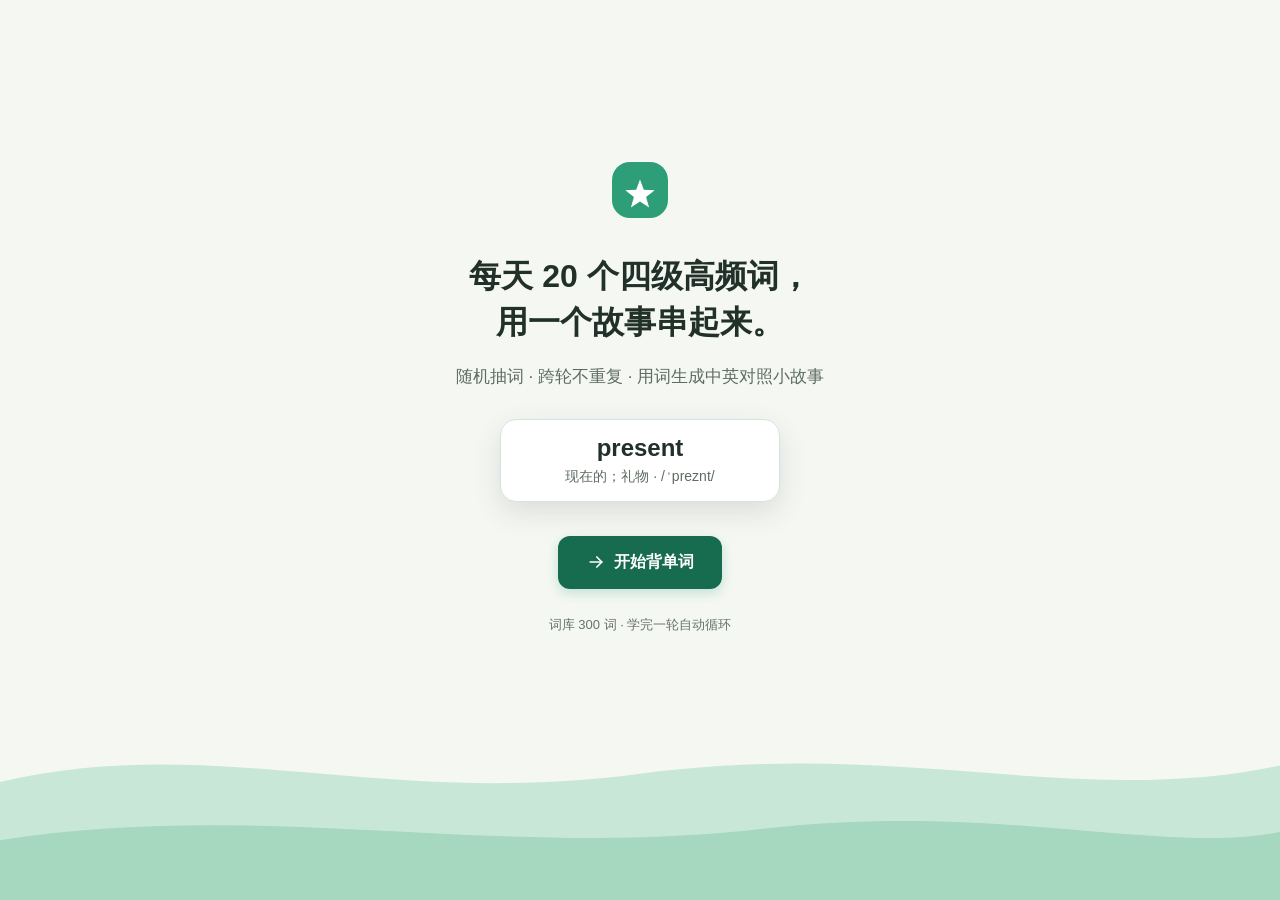
==== commit 8e53d20b: "fix: 本地资源引用加版本参数，破除浏览器对 file:// 子资源的缓存 用户浏览器持续命中旧版 app.js 缓存（重开标签页/Ctrl+F5 均未生效）， 导致看到的仍是修复前的动画。HTML" ====
--- a/index.html
+++ b/index.html
@@ -4,7 +4,7 @@
   <meta charset="UTF-8" data-page-node-id="Y8KDwyErcJF5j4eoYwc5UQ" />
   <meta name="viewport" content="width=device-width, initial-scale=1.0" data-page-node-id="jkO19P5jJztHJGm9I3EeqC" />
   <title>xdictionary · 开始</title>
-  <link rel="stylesheet" href="style.css" data-page-node-id="nzhEUvjqDQgQdLm2HcFYJD" />
+  <link rel="stylesheet" href="style.css?v=202610261" data-page-node-id="nzhEUvjqDQgQdLm2HcFYJD" />
   <script>
     /* 防闪屏：首屏同样套用已保存的皮肤（首屏不提供切换入口，只跟随）。
        皮肤 id 合法性由 skin.js 的 normalize() 兜底校验。 */
@@ -65,7 +65,7 @@
     </section>
   </main>
 
-  <script src="words.js"></script>
+  <script src="words.js?v=202610261"></script>
   <script>
     /* 首屏：仅负责进入学习页，不再抽新一轮。
        若尚无进度，study.html 的 init() 会自动抽第 1 轮；
@@ -133,7 +133,7 @@
       });
     })();
   </script>
-  <script src="pixel.js"></script>
+  <script src="pixel.js?v=202610261"></script>
   </div>
 </body>
 </html>
--- a/style.css
+++ b/style.css
@@ -155,6 +155,59 @@
   border-radius: var(--radius-pill);
   white-space: nowrap;
 }
+/* 徽标现在是按钮（点击切换词库）：复位按钮默认样式 */
+button.round-badge {
+  border: none;
+  font-family: inherit;
+  cursor: pointer;
+  transition: background .15s ease;
+}
+button.round-badge:hover { background: var(--btn-primary-bg-hover); }
+
+/* 词库快速切换菜单：挂在 .source-switch 下，徽标点开向下弹。
+   颜色 / 圆角 / 阴影全走可换肤变量 —— 像素皮肤自动得到直角平影版。 */
+.source-switch { position: relative; }
+.source-menu {
+  position: absolute;
+  top: calc(100% + 10px);
+  right: 0;
+  z-index: 60;               /* 高于页内内容、低于弹窗(z80)与 toast(z90) */
+  min-width: 260px;
+  padding: 6px;
+  background: var(--surface);
+  border: 1px solid var(--border-soft);
+  border-radius: var(--radius-switcher);
+  box-shadow: var(--shadow-pop);
+}
+.source-menu[hidden] { display: none; }
+.src-item {
+  display: flex;
+  align-items: center;
+  gap: 10px;
+  width: 100%;
+  padding: 10px 12px;
+  border: none;
+  border-radius: var(--radius-btn);
+  background: transparent;
+  font-family: inherit;
+  font-size: 15px;
+  color: var(--text-primary);
+  text-align: left;
+  cursor: pointer;
+}
+.src-item:hover { background: var(--bg-soft); }
+.src-item.is-active { background: var(--bg-subtle); }
+.src-name {
+  flex: 1;
+  font-weight: 600;
+  overflow: hidden;
+  text-overflow: ellipsis;
+  white-space: nowrap;
+}
+.src-meta { flex-shrink: 0; font-size: 13px; color: var(--text-muted); }
+.src-item.is-active .src-meta { color: var(--accent-dark); font-weight: 600; }
+.src-manage .src-name { font-weight: 500; color: var(--text-secondary); }
+.src-sep { height: 1px; margin: 6px 8px; background: var(--border-soft); }
 
 /* 顶栏右侧：复习模式切换按钮 + 轮次徽标 */
 .header-right {
@@ -268,6 +321,9 @@
   transform-origin: 50% 85%;
   animation: logo-sway 5.5s ease-in-out infinite;
 }
+/* 学习页整体下移约 1.05cm（96dpi ≈ 40px）：顶栏与内容之间松一口气。
+   首页门厅（.app-main-gate）与像素皮肤有各自的场景排版，不参与。 */
+html:not([data-skin="pixel"]) .app-main:not(.app-main-gate) { padding-top: 40px; }
 @keyframes logo-sway {
   0%, 100% { transform: rotate(-3deg); }
   50%      { transform: rotate(3deg); }
@@ -350,12 +406,13 @@
   margin: 0;
   flex: 1;
 }
-/* 标题行右侧的操作按钮组（复习页：「学习」在上、「标记」在下） */
+/* 标题行右侧的操作按钮组（复习页：「学习」「标记」并排；
+   两视图标题行保持等高，切模式时页面不整体跳动） */
 .view-title-actions {
   flex: 0 0 auto;
   display: flex;
-  flex-direction: column;
-  align-items: stretch;
+  flex-direction: row;
+  align-items: center;
   gap: 8px;
 }
 .view-title-actions .btn { justify-content: center; }
@@ -1629,6 +1686,30 @@
 .st-word:hover { color: var(--accent-dark); }
 .st-word:focus-visible { outline: 2px solid var(--accent); outline-offset: 2px; }
 
+/* 故事里的普通词（非本轮高亮词）：同样可点出角卡，双击标记 / 取消标记 */
+.st-any {
+  font: inherit;
+  color: inherit;
+  letter-spacing: inherit;
+  vertical-align: baseline;
+  padding: 0 1px;
+  margin: 0;
+  border-radius: 3px;
+  background-color: transparent;
+  cursor: pointer;
+  transition: color .16s;
+}
+.st-any:hover { color: var(--accent-dark); }
+/* 已标记：主色粗下划线 + 词色加深，跟本轮词的荧光带（整条 .52em）区分开 */
+.st-word.is-marked,
+.st-any.is-marked {
+  background-image: linear-gradient(to top, var(--accent), var(--accent));
+  background-size: 100% 0.16em;
+  background-position: 0 100%;
+  background-repeat: no-repeat;
+  color: var(--accent-dark);
+}
+
 /* 从卡片跳过来时，那一句闪一下（JS 加 .is-focus，1.8s 后摘掉） */
 @keyframes st-line-focus {
   0%, 55% { background-color: var(--bg-soft); }
@@ -1859,6 +1940,83 @@
 .book-ribbon:focus-visible { outline: 2px solid var(--accent-dark); outline-offset: 3px; }
 .book-ribbon[hidden] { display: none; }
 
+/* ---- 开书入场三幕动画（2026-10-26 · 仅薄荷/暖阳，节点由 app.js 动态创建）----
+   第一幕「抽签让位」与第三幕「落定」全是 WAAPI 临时动画，CSS 只管翻页叶的长相。
+   每一「页」拆成前后两半张：前半张（贴右半页）从 0 翻到 -90°（侧棱，宽度归零），
+   后半张从 -90° 接力翻到 -180°（摊平到左页上）。
+   不用 backface-visibility：overflow:hidden 会把 wrap 压平成 2D 上下文，
+   背面剔除在压平后不可靠（两面混渲染、绿皮糊上左页，踩过）；
+   两半张方案在压平上下文里也完全确定。 */
+.book-flip-wrap {
+  position: absolute;
+  inset: 0;
+  z-index: 3;
+  pointer-events: none;
+  /* 只管裁剪：overflow:hidden 会把所在元素压平成 2D 上下文，
+     透视必须交给内层 .book-flip-persp（压平 + 透视同层会互相吃掉，踩过） */
+  overflow: hidden;
+}
+.book-flip-persp {
+  position: absolute;
+  inset: 0;
+  perspective: 2400px;
+}
+.bk-leaf {
+  position: absolute;
+  left: 50%;
+  top: 0;
+  width: 50%;
+  height: 100%;
+  transform-origin: left center;
+  will-change: transform;
+}
+.bk-leaf-cover-front {
+  background: linear-gradient(152deg, var(--accent) 0%, var(--accent-dark) 62%);
+  box-shadow: 0 6px 20px rgba(20, 46, 36, .28);
+  border-radius: 0 6px 6px 0;
+}
+.bk-leaf-cover-back {
+  background: var(--surface);
+  box-shadow: inset 0 0 24px rgba(34, 48, 42, .08);
+  border-radius: 0 6px 6px 0;
+}
+.bk-leaf-page-front,
+.bk-leaf-page-back {
+  background: var(--surface);
+  border-radius: 0 6px 6px 0;
+}
+.bk-leaf-page-back { box-shadow: inset 8px 0 16px rgba(34, 48, 42, .07); }
+/* 飞行途中书不可点，免得点中还没落定的正文 */
+#view-learn.story-intro .book { pointer-events: none; }
+/* ---- 三拍入场（2026-10-26 晚重构 · 薄荷/暖阳专属）----
+   ① 卡片退场：卡片整体上移出屏（--card-exit-y 由 JS 按视口实测写入），
+      露出压在下面的横躺的书 —— 书在 JS 里临时搬出卡片、以 fixed 定位停在
+      原位（z:3），卡片（z:4）从它上面滑走，读作「拿开卡片露出书」；
+   ② 书起身：横躺的书在原地 rotate 0→-90° 立成竖向（WAAPI，带轻微超冲）；
+   ③ 摊开书接棒：起点 transform 与立着的书逐像素对齐（含 -90° 转角），
+      边飞边转正、翻页叶同步掀开 —— 「立着的书倒下摊开在桌上」。
+   退场终态仍用 CSS 规则兜底（fill:forwards 动画会被浏览器异步移除，
+   移除后效果回退，只有 CSS 规则靠得住；动感由 WAAPI 提供）。 */
+#view-learn.story-intro .flashcard {
+  transform: translateY(var(--card-exit-y, -70vh));
+  z-index: 4;
+}
+/* 卡片上滑会穿过顶栏，顶栏临时抬到卡片之上 */
+#view-learn.story-intro .app-header { position: relative; z-index: 5; }
+#view-learn.story-intro .book-ribbon { opacity: 0; }
+#view-learn.story-intro .progress-wrap,
+#view-learn.story-intro .action-bar,
+#view-learn.story-intro .view-title-row,
+#view-learn.story-intro .mode-switcher,
+#view-learn.story-intro .card-tray,
+#view-learn.story-intro .px-subtitle,
+#view-learn.story-intro .flashcard-area .nav { opacity: 0; }
+/* 像素风根本不创建叶子；减动效下再兜一层 CSS 保险 */
+html[data-skin="pixel"] .book-flip-wrap { display: none; }
+@media (prefers-reduced-motion: reduce) {
+  .book-flip-wrap { display: none; }
+}
+
 /* ---- 展开态：让位 ---- */
 html:not([data-skin="pixel"]) #view-learn.story-open .flashcard-area,
 html:not([data-skin="pixel"]) #view-learn.story-open .card-tray,
@@ -1872,12 +2030,44 @@
   display: flex;
   flex-direction: column;
   align-items: center;
-  padding-top: 36px;
-  padding-bottom: 24px;
+  padding-top: 0;
+  padding-bottom: 0;
   --book-scale: 1;
 }
 /* 开书时主容器不再留 80px 页脚空（那一截会把书挤出视口） */
 html:not([data-skin="pixel"]) .app-main.is-reading { padding-bottom: 8px; }
+
+/* ---- 阅读态整页（2026-10-26）：顶栏收起系统按钮簇 + 书桌竖向居中 ----
+   像素皮肤一律不参与（保持既有布局与按钮）。 */
+/* 系统按钮簇（皮肤 / 音效 / 备份 / 加词 / 重置）开书时被 mountSysCluster 搬进
+   顶栏，读书时整簇收起 —— 合书即恢复（搬回卡下托盘）。
+   词库徽标与「复习」切换按钮不动，只收系统工具。 */
+html:not([data-skin="pixel"]) body.story-reading .app-header #sys-cluster { display: none; }
+/* 书 + 工具条整体落到屏幕中间：header 与主区一起参与纵向 flex，
+   主区吃掉剩余高度、故事面板在其中垂直居中。只作用于 ≥1024 的定尺纸布局 ——
+   窄屏是单页自然长高 + 页面滚动（flex 居中会把书顶出可视区上沿），
+   像素风有 1440×1200 固定舞台，都不参与。 */
+@media (min-width: 1024px) {
+  html:not([data-skin="pixel"]) body.story-reading {
+    display: flex;
+    flex-direction: column;
+    min-height: 100vh;
+  }
+  html:not([data-skin="pixel"]) body.story-reading .app-main {
+    flex: 1 1 auto;
+    display: flex;
+    flex-direction: column;
+  }
+  html:not([data-skin="pixel"]) body.story-reading #view-learn.story-open {
+    flex: 1 1 auto;
+    display: flex;          /* 压过 .view-active 的 display:block */
+    flex-direction: column;
+  }
+  html:not([data-skin="pixel"]) #view-learn.story-open .story-panel {
+    flex: 1 1 auto;
+    justify-content: center;
+  }
+}
 
 /* 覆盖率按规格退到书内页脚（「本篇用上 18 / 20 词」），书外不再挂一条点阵；
    页脚说明同理。留在 DOM 里只是为了像素皮肤那边的旧版式。 */
@@ -2806,7 +2996,6 @@
 html[data-skin="pixel"] .story-panel { max-width: none; width: 100%; margin: 0 auto; }
 html[data-skin="pixel"] .view-title { font-size: var(--fs-title); text-align: left; margin: 0; }
 html[data-skin="pixel"] .view-title-row .view-title { margin: 0; }
-html[data-skin="pixel"] .view-title-actions { flex-direction: row; }
 html[data-skin="pixel"] .view-title-actions .btn { justify-content: center; }
 
 /* —— 卡下托盘在像素风里不配色、不投影，只是普通容器；
@@ -3107,12 +3296,19 @@
   font-size: 18px; line-height: 1.9; color: var(--px-text2);
   padding-left: 28px; margin: 2px 0 0;
 }
-html[data-skin="pixel"] .st-word {
+html[data-skin="pixel"] .st-word,
+html[data-skin="pixel"] .st-any {
   background: var(--px-accent); color: #122103;
   border-radius: 0; padding: 0 2px; font-weight: 700;
 }
-html[data-skin="pixel"] .st-word:hover { color: #122103; }
+html[data-skin="pixel"] .st-word:hover,
+html[data-skin="pixel"] .st-any:hover { color: #122103; }
 html[data-skin="pixel"] .st-word:focus-visible { outline-color: var(--px-edge); }
+/* 像素下已标记：深一号的实心块 + 白字 */
+html[data-skin="pixel"] .st-word.is-marked,
+html[data-skin="pixel"] .st-any.is-marked {
+  background: var(--px-accent-dk); color: #FFFFFF;
+}
 html[data-skin="pixel"] .story-empty { padding: 10px 0 0; }
 html[data-skin="pixel"] .story-empty-words span {
   height: 26px; border-radius: 0; background: var(--px-sub2);
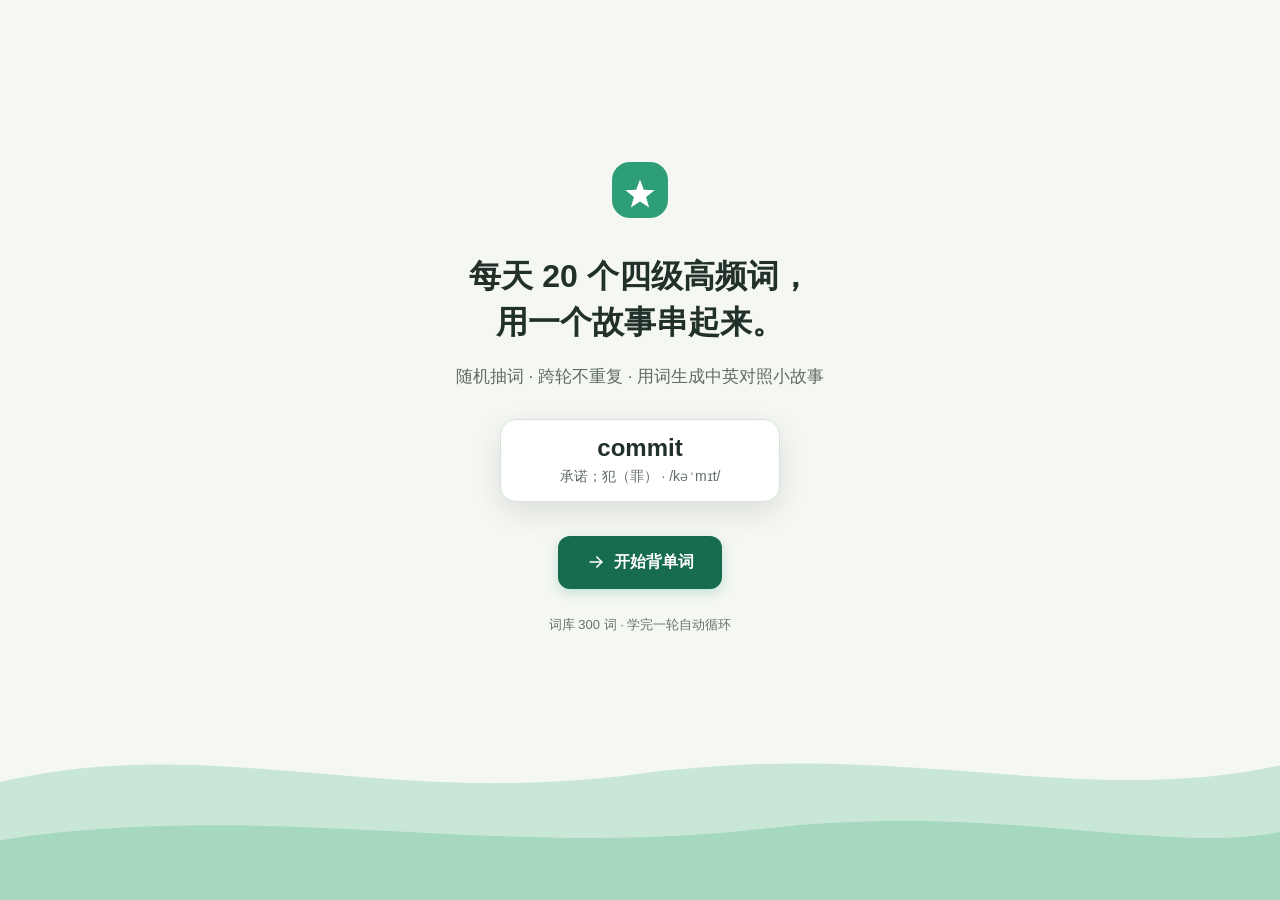
==== commit 8e2bbc5f: "chore: 版本号升至 202610262，app.js 加控制台版本指纹（排查缓存）" ====
--- a/index.html
+++ b/index.html
@@ -4,7 +4,7 @@
   <meta charset="UTF-8" data-page-node-id="Y8KDwyErcJF5j4eoYwc5UQ" />
   <meta name="viewport" content="width=device-width, initial-scale=1.0" data-page-node-id="jkO19P5jJztHJGm9I3EeqC" />
   <title>xdictionary · 开始</title>
-  <link rel="stylesheet" href="style.css?v=202610261" data-page-node-id="nzhEUvjqDQgQdLm2HcFYJD" />
+  <link rel="stylesheet" href="style.css?v=202610262" data-page-node-id="nzhEUvjqDQgQdLm2HcFYJD" />
   <script>
     /* 防闪屏：首屏同样套用已保存的皮肤（首屏不提供切换入口，只跟随）。
        皮肤 id 合法性由 skin.js 的 normalize() 兜底校验。 */
@@ -65,7 +65,7 @@
     </section>
   </main>
 
-  <script src="words.js?v=202610261"></script>
+  <script src="words.js?v=202610262"></script>
   <script>
     /* 首屏：仅负责进入学习页，不再抽新一轮。
        若尚无进度，study.html 的 init() 会自动抽第 1 轮；
@@ -133,7 +133,7 @@
       });
     })();
   </script>
-  <script src="pixel.js?v=202610261"></script>
+  <script src="pixel.js?v=202610262"></script>
   </div>
 </body>
 </html>
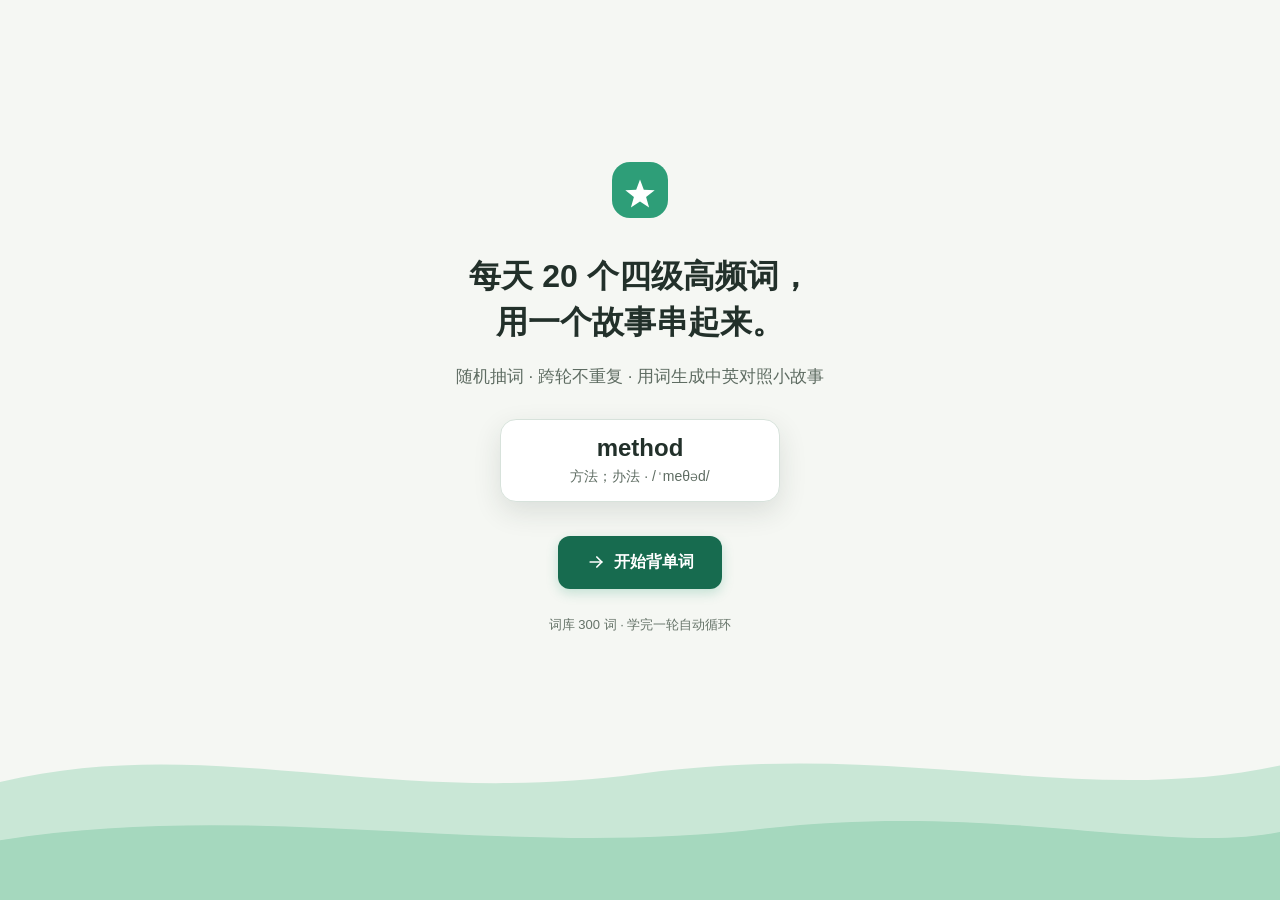
==== commit 63f6b82d: "fix: 开书第三拍原点错误 — .book 的 CSS transform-origin 是 0 0，非中心 真实时间轴轨迹记录（trace-realtime.js）实测：第三拍起点视觉框 y=-5" ====
--- a/index.html
+++ b/index.html
@@ -4,7 +4,7 @@
   <meta charset="UTF-8" data-page-node-id="Y8KDwyErcJF5j4eoYwc5UQ" />
   <meta name="viewport" content="width=device-width, initial-scale=1.0" data-page-node-id="jkO19P5jJztHJGm9I3EeqC" />
   <title>xdictionary · 开始</title>
-  <link rel="stylesheet" href="style.css?v=202610262" data-page-node-id="nzhEUvjqDQgQdLm2HcFYJD" />
+  <link rel="stylesheet" href="style.css?v=202610263" data-page-node-id="nzhEUvjqDQgQdLm2HcFYJD" />
   <script>
     /* 防闪屏：首屏同样套用已保存的皮肤（首屏不提供切换入口，只跟随）。
        皮肤 id 合法性由 skin.js 的 normalize() 兜底校验。 */
@@ -65,7 +65,7 @@
     </section>
   </main>
 
-  <script src="words.js?v=202610262"></script>
+  <script src="words.js?v=202610263"></script>
   <script>
     /* 首屏：仅负责进入学习页，不再抽新一轮。
        若尚无进度，study.html 的 init() 会自动抽第 1 轮；
@@ -133,7 +133,7 @@
       });
     })();
   </script>
-  <script src="pixel.js?v=202610262"></script>
+  <script src="pixel.js?v=202610263"></script>
   </div>
 </body>
 </html>
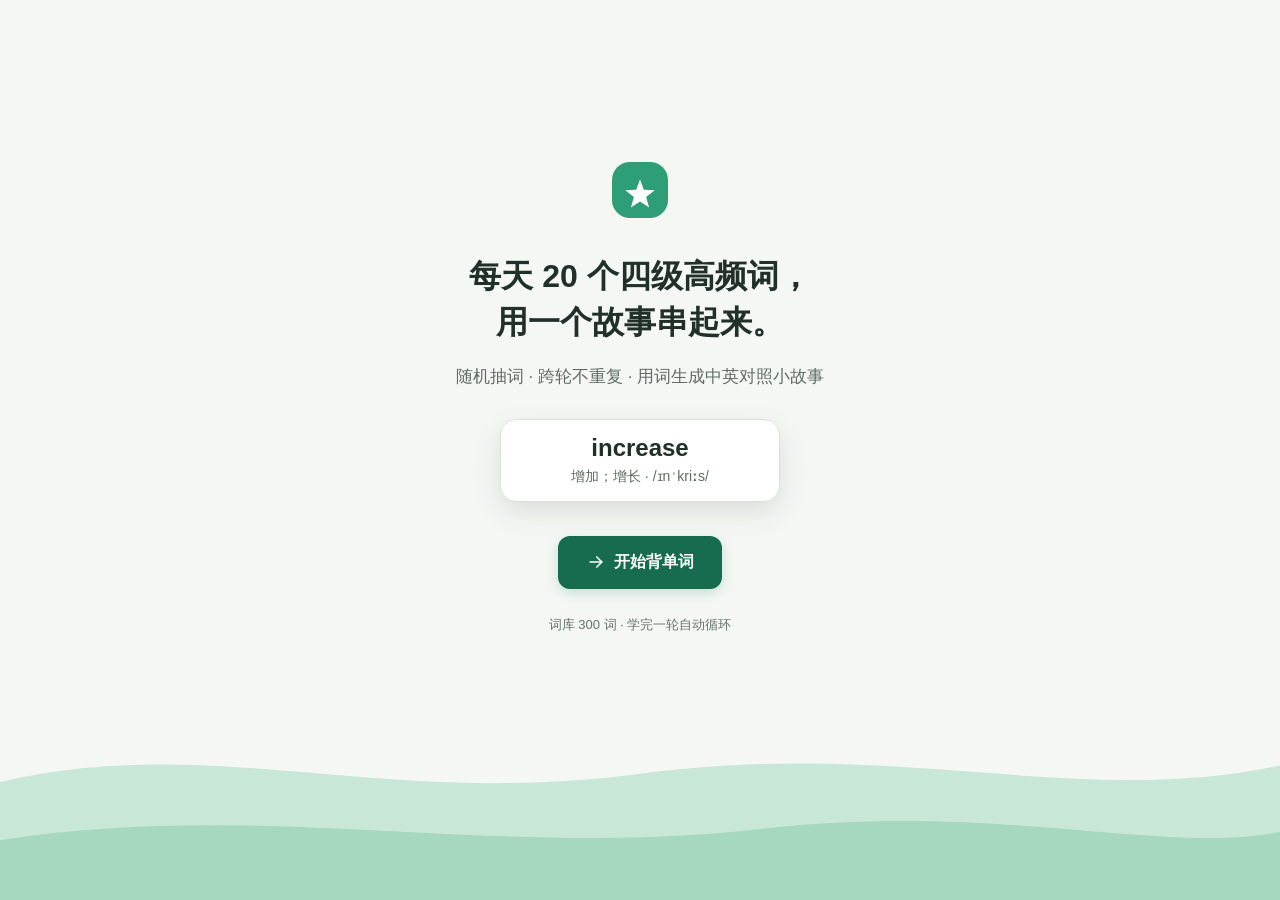
==== commit 4b7a8b05: "feat: 开书入场改为两拍（转向与翻书同时进行）+ 故事角卡手填释义并联动标记模式 - 开书动画：删掉合书独立「立起」拍，摊开书以立书位姿淡入接棒，   一段 1300ms 内转正+飞向桌心+放大同" ====
--- a/index.html
+++ b/index.html
@@ -4,7 +4,7 @@
   <meta charset="UTF-8" data-page-node-id="Y8KDwyErcJF5j4eoYwc5UQ" />
   <meta name="viewport" content="width=device-width, initial-scale=1.0" data-page-node-id="jkO19P5jJztHJGm9I3EeqC" />
   <title>xdictionary · 开始</title>
-  <link rel="stylesheet" href="style.css?v=202610263" data-page-node-id="nzhEUvjqDQgQdLm2HcFYJD" />
+  <link rel="stylesheet" href="style.css?v=202610265" data-page-node-id="nzhEUvjqDQgQdLm2HcFYJD" />
   <script>
     /* 防闪屏：首屏同样套用已保存的皮肤（首屏不提供切换入口，只跟随）。
        皮肤 id 合法性由 skin.js 的 normalize() 兜底校验。 */
@@ -65,7 +65,7 @@
     </section>
   </main>
 
-  <script src="words.js?v=202610263"></script>
+  <script src="words.js?v=202610265"></script>
   <script>
     /* 首屏：仅负责进入学习页，不再抽新一轮。
        若尚无进度，study.html 的 init() 会自动抽第 1 轮；
@@ -133,7 +133,7 @@
       });
     })();
   </script>
-  <script src="pixel.js?v=202610263"></script>
+  <script src="pixel.js?v=202610265"></script>
   </div>
 </body>
 </html>
--- a/style.css
+++ b/style.css
@@ -1988,13 +1988,13 @@
 .bk-leaf-page-back { box-shadow: inset 8px 0 16px rgba(34, 48, 42, .07); }
 /* 飞行途中书不可点，免得点中还没落定的正文 */
 #view-learn.story-intro .book { pointer-events: none; }
-/* ---- 三拍入场（2026-10-26 晚重构 · 薄荷/暖阳专属）----
+/* ---- 两拍入场（2026-10-26 深夜重构 · 薄荷/暖阳专属）----
    ① 卡片退场：卡片整体上移出屏（--card-exit-y 由 JS 按视口实测写入），
-      露出压在下面的横躺的书 —— 书在 JS 里临时搬出卡片、以 fixed 定位停在
+      露出压在下面的合书 —— 书在 JS 里临时搬出卡片、以 fixed 定位停在
       原位（z:3），卡片（z:4）从它上面滑走，读作「拿开卡片露出书」；
-   ② 书起身：横躺的书在原地 rotate 0→-90° 立成竖向（WAAPI，带轻微超冲）；
-   ③ 摊开书接棒：起点 transform 与立着的书逐像素对齐（含 -90° 转角），
-      边飞边转正、翻页叶同步掀开 —— 「立着的书倒下摊开在桌上」。
+   ② 转向与翻书同时进行：摊开书以立书位姿（rotate -90°）淡入接棒，
+      一段 WAAPI 里转正、飞向桌心、放大同步完成，翻页叶全程掀开 ——
+      只有这一次旋转，没有「先立起、再倒下」的两段旋转观感。
    退场终态仍用 CSS 规则兜底（fill:forwards 动画会被浏览器异步移除，
    移除后效果回退，只有 CSS 规则靠得住；动感由 WAAPI 提供）。 */
 #view-learn.story-intro .flashcard {
@@ -2358,6 +2358,58 @@
   color: var(--text-secondary);
   overflow: hidden;
 }
+/* ---- 角卡 · 手填释义（词库外的词）----
+   编辑笔：有手填释义时亮在右下角；输入行：无释义时直接铺开，填完 Enter / 存。
+   颜色全走变量（换肤安全）；像素风整个角卡 display:none（.book-dock 已有规则）。 */
+.book-dock-edit {
+  position: absolute;
+  right: 12px;
+  bottom: 10px;
+  width: 26px;
+  height: 26px;
+  padding: 5px;
+  border: 1px solid var(--border-soft);
+  border-radius: 8px;
+  background: transparent;
+  color: var(--text-muted);
+  cursor: pointer;
+  transition: color .15s ease, border-color .15s ease;
+}
+.book-dock-edit:hover { color: var(--accent-dark); border-color: var(--accent); }
+.book-dock-edit:focus-visible { outline: 2px solid var(--accent-dark); outline-offset: 2px; }
+.book-dock-editrow {
+  display: flex;
+  gap: 6px;
+  margin-top: 8px;
+}
+.book-dock-editrow[hidden] { display: none; }   /* flex 会盖过 [hidden] 的 UA 规则，钉一条 */
+.book-dock-editrow input {
+  flex: 1 1 auto;
+  min-width: 0;
+  font: inherit;
+  font-size: 13px;
+  padding: 5px 9px;
+  border: 1px solid var(--border-soft);
+  border-radius: 8px;
+  background: var(--surface);
+  color: var(--text-primary);
+}
+.book-dock-editrow input::placeholder { color: var(--text-muted); }
+.book-dock-editrow input:focus { outline: 2px solid var(--accent-dark); outline-offset: 1px; }
+.book-dock-editrow .book-dock-save {
+  flex: 0 0 auto;
+  padding: 4px 11px;
+  font: inherit;
+  font-size: 12.5px;
+  font-weight: 700;
+  border: 1px solid var(--accent);
+  border-radius: 8px;
+  background: var(--accent);
+  color: var(--on-accent);
+  cursor: pointer;
+}
+.book-dock-editrow .book-dock-save:hover { filter: brightness(1.06); }
+.book-dock-editrow .book-dock-save:focus-visible { outline: 2px solid var(--accent-dark); outline-offset: 2px; }
 
 /* ---- 空态：左页一张还没写字的稿纸 ---- */
 .book-page .story-empty {
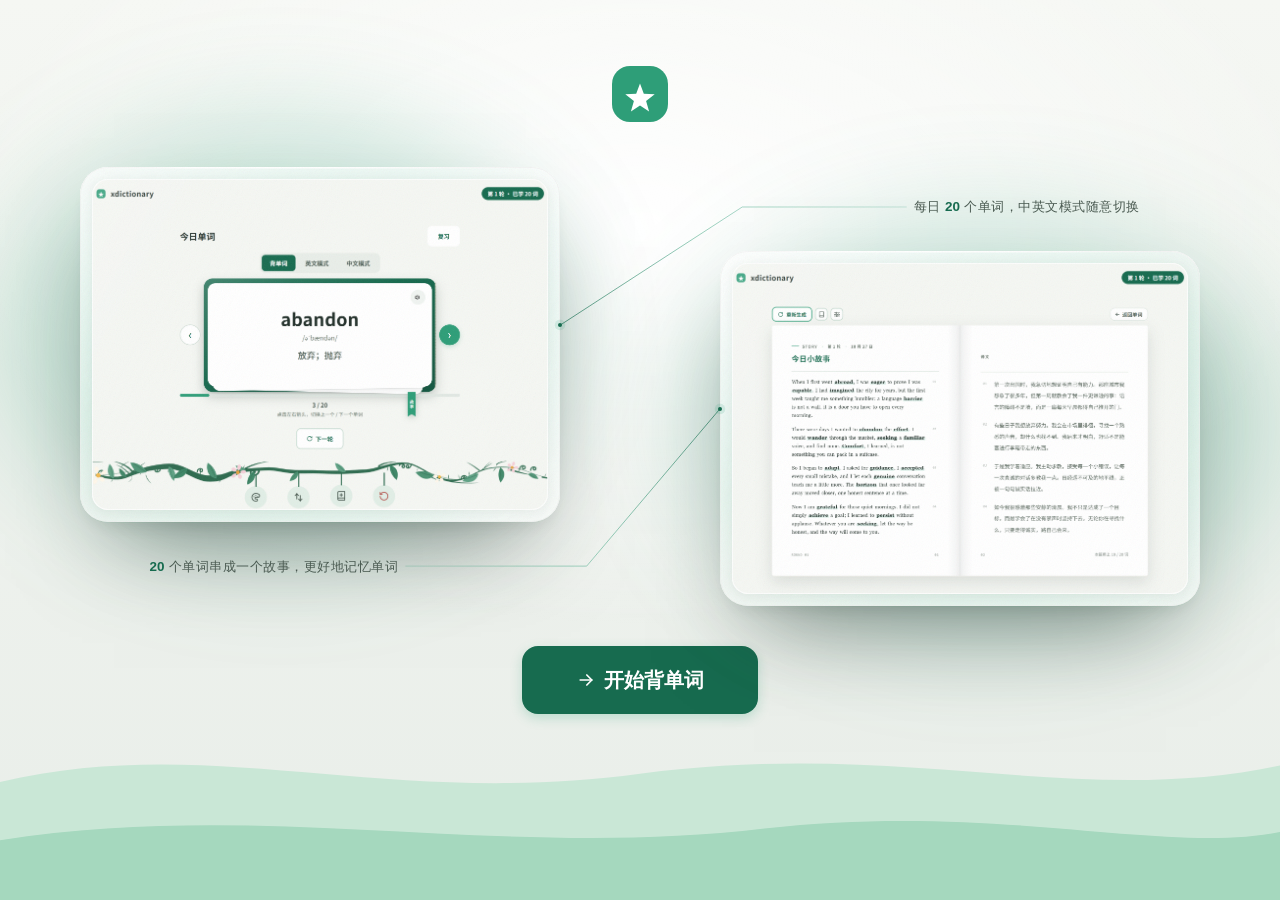
==== commit a167b069: "feat: 首页改「双窗」橱窗 + 玻璃微浮；像素皮肤整条下线；换肤加入场动画 首页（只动 index.html，学习页不受影响）： - 零文案橱窗：撤掉标题 / 副标题 / 活词预览 / 足迹行（D" ====
--- a/index.html
+++ b/index.html
@@ -4,7 +4,7 @@
   <meta charset="UTF-8" data-page-node-id="Y8KDwyErcJF5j4eoYwc5UQ" />
   <meta name="viewport" content="width=device-width, initial-scale=1.0" data-page-node-id="jkO19P5jJztHJGm9I3EeqC" />
   <title>xdictionary · 开始</title>
-  <link rel="stylesheet" href="style.css?v=202610265" data-page-node-id="nzhEUvjqDQgQdLm2HcFYJD" />
+  <link rel="stylesheet" href="style.css?v=202610273" data-page-node-id="nzhEUvjqDQgQdLm2HcFYJD" />
   <script>
     /* 防闪屏：首屏同样套用已保存的皮肤（首屏不提供切换入口，只跟随）。
        皮肤 id 合法性由 skin.js 的 normalize() 兜底校验。 */
@@ -16,8 +16,8 @@
     })();
   </script>
 </head>
-<body data-page-node-id="GljrZ5SJ0uPjrievL1Z7Vz">
-  <!-- 世界门厅：地平线草坡（薄荷/暖阳；像素皮肤有自己的世界，CSS 里隐藏） -->
+<body class="page-gate" data-page-node-id="GljrZ5SJ0uPjrievL1Z7Vz">
+  <!-- 世界门厅：地平线草坡 -->
   <div class="idx-ground" aria-hidden="true">
     <svg viewBox="0 0 1440 260" preserveAspectRatio="none">
       <path class="g2" d="M0 118 C 240 58 430 150 720 108 C 1020 66 1210 150 1440 98 L1440 260 L0 260 Z"/>
@@ -32,10 +32,6 @@
     <svg viewBox="0 0 64 64"><path fill="var(--intro-leaf)" d="M52 10 C30 10 12 28 11 55 C36 53 54 36 54 12 Z"/><path fill="none" stroke="var(--intro-vein)" stroke-width="3" stroke-linecap="round" d="M18 48 C28 36 40 24 50 16"/></svg>
   </div>
 
-  <div id="stage">
-    <div class="px-bg" aria-hidden="true">
-      <img src="px-bg.svg" width="1440" height="1200" alt="" />
-    </div>
   <main class="app-main app-main-gate" data-page-node-id="SNjRZLTdPw7tly0bUilHHt">
     <!-- 第一界面：初始空状态（世界门厅：无卡片壳，内容直接坐进世界） -->
     <section class="view view-empty view-active" id="view-empty" data-page-node-id="laddc7V5qauVDnkxVRmvQC">
@@ -47,6 +43,50 @@
             <path class="logo-fg" d="M32 21.5 L35.8 31.8 L46.7 32.2 L38.1 39 L41.1 49.5 L32 43.4 L22.9 49.5 L25.9 39 L17.3 32.2 L28.2 31.8 Z" data-page-node-id="4Tm3CIlNwxifGGmYxFF73J"/>
           </svg>
         </div>
+        <!-- 第一界面 · 双窗（2026-10-27）：两块玻璃里各放一张真实界面截图，
+             两句短注用引线「交叉」连到对面的窗（左字→右窗、右字→左窗）。
+             所有坐标按 1440×494 的设计稿换算成百分比，整块用 aspect-ratio 锁比例，
+             引线在任意宽度下都不会走形。 -->
+        <div class="idx-stage">
+          <span class="idx-glow idx-glow-a" aria-hidden="true"></span>
+          <span class="idx-glow idx-glow-b" aria-hidden="true"></span>
+
+          <figure class="idx-win idx-win-l" role="img"
+                  aria-label="背单词界面：一张词卡一个单词，可切英文 / 中文模式">
+            <span class="idx-shot idx-shot-l"></span>
+          </figure>
+
+          <figure class="idx-win idx-win-r" role="img"
+                  aria-label="故事界面：摊开的书，用本轮 20 个词写成中英对照小故事">
+            <span class="idx-shot idx-shot-r"></span>
+          </figure>
+
+          <p class="idx-note idx-note-l"><b>20</b> 个单词串成一个故事，更好地记忆单词</p>
+          <p class="idx-note idx-note-r">每日 <b>20</b> 个单词，中英文模式随意切换</p>
+
+          <svg class="idx-lead" viewBox="0 0 1440 494" preserveAspectRatio="none" aria-hidden="true">
+            <defs>
+              <linearGradient id="idx-lead-a" gradientUnits="userSpaceOnUse" x1="456" y1="449" x2="810" y2="272">
+                <stop offset="0"   style="stop-color:var(--accent);stop-opacity:.22" />
+                <stop offset=".52" style="stop-color:var(--accent);stop-opacity:.46" />
+                <stop offset="1"   style="stop-color:var(--accent-dark);stop-opacity:.68" />
+              </linearGradient>
+              <linearGradient id="idx-lead-b" gradientUnits="userSpaceOnUse" x1="1020" y1="45" x2="630" y2="178">
+                <stop offset="0"   style="stop-color:var(--accent);stop-opacity:.22" />
+                <stop offset=".52" style="stop-color:var(--accent);stop-opacity:.46" />
+                <stop offset="1"   style="stop-color:var(--accent-dark);stop-opacity:.68" />
+              </linearGradient>
+            </defs>
+            <path d="M456 449 H660 L810 272" fill="none" stroke="url(#idx-lead-a)"
+                  stroke-width="1" stroke-linejoin="round" vector-effect="non-scaling-stroke" />
+            <path d="M1020 45 H835 L630 178" fill="none" stroke="url(#idx-lead-b)"
+                  stroke-width="1" stroke-linejoin="round" vector-effect="non-scaling-stroke" />
+          </svg>
+
+          <span class="idx-pin idx-pin-a" aria-hidden="true"></span>
+          <span class="idx-pin idx-pin-b" aria-hidden="true"></span>
+        </div>
+
         <h1 class="hero-title" data-page-node-id="BSzpXKBA9GfpU4wbN74tH1">每天 20 个四级高频词，<br  data-page-node-id="3A1r88MSqU2jGNvgu7BngO"/>用一个故事串起来。</h1>
         <p class="hero-subtitle" data-page-node-id="UGjTegXLrFs4Um5PO2cLfL">随机抽词 · 跨轮不重复 · 用词生成中英对照小故事</p>
         <!-- 活词预览：每 2.5s 从词库抽一个词翻面（纯展示，读屏跳过） -->
@@ -133,7 +173,5 @@
       });
     })();
   </script>
-  <script src="pixel.js?v=202610265"></script>
-  </div>
 </body>
 </html>
--- a/style.css
+++ b/style.css
@@ -68,16 +68,17 @@
   /* 品牌 logo（内联 SVG 用 fill="currentColor"，由这里驱动） */
   --logo-bg: #2E9E78;
   --logo-fg: #FFFFFF;
-  /* 首页门厅：地平线草坡双层（仅薄荷/暖阳显示，像素皮肤用自己的世界） */
+  /* 首页门厅：地平线草坡双层 */
   --idx-hill1: #A5D8BE;   /* 前坡 */
   --idx-hill2: #C9E7D6;   /* 后坡 */
 
-  /* 入场动效（intro.js / style.css「入场动效」区块使用；像素皮肤不播） */
+  /* 入场动效（intro.js / style.css「入场动效」区块使用） */
   --intro-leaf: #2E9E78;                  /* 叶片主色 */
   --intro-vein: #BFE8D6;                  /* 叶脉与叶柄 */
   --intro-wind: rgba(46, 158, 120, 0.35); /* 风线与碎叶 */
-
-  /* 翻面 / 切词动效（薄荷/暖阳；像素皮肤不播，有自己的飞词） */
+  --intro-bloom: rgba(46, 158, 120, 0.24);/* 换肤时从按钮铺开的光晕 */
+
+  /* 翻面 / 切词动效 */
   --flip-dur: 600ms;                      /* 翻面时长：450 利落 / 600 从容 */
   --flip-ease: cubic-bezier(0.4, 0, 0.2, 1); /* 匀加速起手、缓减速收尾，无回弹 */
   --card-back-bg: #F7FAF8;                /* 卡背面的薄荷微染 */
@@ -91,6 +92,15 @@
   --swap-ease-in: cubic-bezier(0.55, 0, 1, 1);   /* 起手加速 */
   --swap-ease-out: cubic-bezier(0, 0, 0.2, 1);   /* 落定减速 */
 
+  /* 首页双窗（2026-10-27）：玻璃投影的墨色用 RGB 三值，配 rgba(var(--…), α) 使用，
+     这样暖阳能把投影调成暖棕，而不是硬塞一层绿色阴影 */
+  --idx-shadow-ink: 34, 48, 42;
+  --idx-glow: rgba(46, 158, 120, 0.24);      /* 玻璃背后的光斑：给玻璃一点可折射的东西 */
+  --idx-pin-halo: rgba(46, 158, 120, 0.14);  /* 引线端点那圈晕 */
+  /* 两扇窗里的截图：按皮肤换（薄荷 / 暖阳各一套，见 shots/） */
+  --idx-shot-l: url("shots/study.png");
+  --idx-shot-r: url("shots/story.png");
+
   /* ---------- 皮肤可覆盖区（结束） ---------- */
 
   /* 字号 */
@@ -165,7 +175,7 @@
 button.round-badge:hover { background: var(--btn-primary-bg-hover); }
 
 /* 词库快速切换菜单：挂在 .source-switch 下，徽标点开向下弹。
-   颜色 / 圆角 / 阴影全走可换肤变量 —— 像素皮肤自动得到直角平影版。 */
+   颜色 / 圆角 / 阴影全走可换肤变量 —— 加新皮肤只需改变量。 */
 .source-switch { position: relative; }
 .source-menu {
   position: absolute;
@@ -259,8 +269,8 @@
 .view-active { display: block; }
 
 /* ============================ 空状态 hero（世界门厅） ============================ */
-/* 2026-10-19 重做：卸掉卡片壳，内容直接坐进世界（薄荷/暖阳有地平线草坡，
-   像素皮肤直接立在自己的世界里）。层级：.app-main 抬一层压过地面。 */
+/* 2026-10-19 重做：卸掉卡片壳，内容直接坐进世界（地平线草坡）。
+   层级：.app-main 抬一层压过地面。 */
 .app-main {
   position: relative;
   z-index: 1;
@@ -280,9 +290,6 @@
 .idx-ground svg { display: block; width: 100%; height: 100%; }
 .idx-ground .g1 { fill: var(--idx-hill1); }
 .idx-ground .g2 { fill: var(--idx-hill2); }
-html[data-skin="pixel"] .idx-ground,
-html[data-skin="pixel"] .idx-leaf { display: none; }
-
 /* —— 飘叶 ×2：从右上缓缓落向左下，循环 —— */
 .idx-leaf {
   position: fixed; top: -48px; z-index: 0;
@@ -322,8 +329,8 @@
   animation: logo-sway 5.5s ease-in-out infinite;
 }
 /* 学习页整体下移约 1.05cm（96dpi ≈ 40px）：顶栏与内容之间松一口气。
-   首页门厅（.app-main-gate）与像素皮肤有各自的场景排版，不参与。 */
-html:not([data-skin="pixel"]) .app-main:not(.app-main-gate) { padding-top: 40px; }
+   首页门厅（.app-main-gate）有自己的场景排版，不参与。 */
+html .app-main:not(.app-main-gate) { padding-top: 40px; }
 @keyframes logo-sway {
   0%, 100% { transform: rotate(-3deg); }
   50%      { transform: rotate(3deg); }
@@ -384,6 +391,244 @@
   .btn-hero .btn-icon { transition: none; }
 }
 
+/* ============================ 第一界面 · 双窗（2026-10-27） ============================
+   两扇玻璃窗里各放一张真实界面截图，两句短注用引线「交叉」连到对面的窗
+   （左字 → 右窗，右字 → 左窗）。
+
+   ★ 坐标体系：整块按 1440×494 的设计稿写成百分比 / 比例（6.25 边距 · 37.5 窗宽 ·
+     12.5 中缝 · 80.97 窗高），再用 aspect-ratio 把 stage 锁成 1440:494。
+     比例锁死了，引线的 SVG 才能用 preserveAspectRatio="none" 拉伸而不走形；
+     端点小圆点不放 SVG 里（会被拉成椭圆），另用 .idx-pin 按百分比定位。
+   ★ 双窗版式专用：老文案与老预览整块隐藏，DOM 原样保留（窄屏与门厅另有排版）。
+   ---------------------------------------------------------------------------- */
+
+/* 门厅整幅铺满：内容列不再受 1280 限制，双窗才能按「屏幕八分之三」切分 */
+html .app-main.app-main-gate {
+  max-width: none;
+  padding-left: 0;
+  padding-right: 0;
+}
+/* 底色：中间一团白光 + 上下渐变。玻璃背后得有东西可折射，否则 blur 什么都不发生 */
+html body.page-gate {
+  background:
+    radial-gradient(1100px 640px at 50% 26%, #FFFFFF 0%, rgba(255, 255, 255, 0) 62%),
+    linear-gradient(180deg, var(--bg-page) 0%, var(--bg-subtle) 100%);
+}
+html .hero {
+  max-width: none;
+  width: 100%;
+  padding: 40px 0 56px;
+}
+html .hero-logo { margin-bottom: 34px; }
+/* 零文案：标题 / 副标题 / 活词预览 / 足迹行全部退场。
+   DOM 原样保留 —— 窗口过窄时退回老排版还要用它们。 */
+html .hero-title,
+html .hero-subtitle,
+html .hero-preview,
+html .hero-footer,
+html .hero-progress { display: none; }
+html .hero .btn-hero {
+  margin-top: 40px;
+  font-size: 20px;
+  padding: 0 52px;
+  height: 68px;
+  border-radius: 16px;
+}
+
+/* —— 舞台：1440:494 的比例盒，宽度同时受「视口宽 / 1440 / 视口高」三重约束 —— */
+.idx-stage {
+  position: relative;
+  width: min(100%, 1440px, calc((100vh - 300px) * 2.915));
+  margin: 0 auto;
+  aspect-ratio: 1440 / 494;
+}
+
+/* —— 玻璃背后的光斑 —— */
+.idx-glow {
+  position: absolute;
+  z-index: 0;
+  border-radius: 50%;
+  filter: blur(56px);
+  background: var(--idx-glow);
+  pointer-events: none;
+}
+.idx-glow-a { left: 0; top: -10%; width: 44%; height: 97%; }
+.idx-glow-b { right: 0; top: 12%; width: 46%; height: 93%; }
+
+/* —— 玻璃窗 —— */
+.idx-win {
+  position: absolute;
+  z-index: 1;
+  width: 37.5%;
+  height: 80.97%;
+  padding: 12px;
+  border-radius: 28px;
+  background: linear-gradient(158deg,
+    rgba(255, 255, 255, 0.78) 0%,
+    rgba(255, 255, 255, 0.42) 46%,
+    rgba(255, 255, 255, 0.58) 100%);
+  -webkit-backdrop-filter: blur(26px) saturate(170%);
+  backdrop-filter: blur(26px) saturate(170%);
+  box-shadow:
+    0 46px 90px -34px rgba(var(--idx-shadow-ink), 0.55),
+    0 10px 24px -14px rgba(var(--idx-shadow-ink), 0.20),
+    inset 0 1px 0 rgba(255, 255, 255, 0.95),
+    inset 0 0 0 1px rgba(255, 255, 255, 0.60);
+  outline: 1px solid rgba(var(--idx-shadow-ink), 0.06);
+  outline-offset: -1px;
+  overflow: hidden;
+}
+.idx-win-l { left: 6.25%; top: 0; }
+.idx-win-r { left: 56.25%; top: 19.03%; }   /* 比左窗低 94px（设计稿的错落） */
+
+/* —— 微浮：两扇玻璃各自缓慢上下 ——
+   幅度 10px / 周期 9.5s、12.5s，且用负延迟把相位错开。
+   为什么不用同一个周期：同步升降会被读成「一起动的机械感」，
+   错开之后才像两块各自悬浮的玻璃，偶尔同相也不会撞拍。
+   为什么只动玻璃：光斑与引线保持静止 —— 玻璃比背后的光和连线更「近」，
+   动的只有它，纵深才成立；反过来整体一起动就成了一张晃动的图片。
+   端点小圆点会随玻璃沿边滑 10px，但始终落在玻璃范围内，肉眼看不出脱开。
+   只走 transform（合成层，不触发重排）。
+   窄屏（<1100）退回竖排长图，这里不播 —— 看长图时被晃会烦。 */
+@keyframes idx-float {
+  0%, 100% { transform: translate3d(0, 0, 0); }
+  50%      { transform: translate3d(0, -10px, 0); }
+}
+@media (min-width: 1100px) {
+  .idx-win { animation: idx-float 9.5s ease-in-out infinite; }
+  .idx-win-l { animation-duration: 9.5s;  animation-delay: -.7s; }
+  .idx-win-r { animation-duration: 12.5s; animation-delay: -4.4s; }
+}
+/* 减动效守卫必须写在上面那条之后：同为 .idx-win、特异性相同，靠顺序取胜 */
+@media (prefers-reduced-motion: reduce) {
+  .idx-win { animation: none; }
+}
+
+/* 截图：走背景图而不是 <img>，这样每款皮肤能换自己那两张（薄荷绿的截图放进暖阳
+   世界里会很跳），而且没命中的那张不会被下载。语义交给 figure 的 role="img"。 */
+.idx-shot {
+  display: block;
+  width: 100%;
+  height: 100%;
+  border-radius: 16px;
+  background-position: center;
+  background-size: cover;
+  background-repeat: no-repeat;
+  box-shadow:
+    inset 0 0 0 1px rgba(255, 255, 255, 0.75),
+    0 2px 12px rgba(var(--idx-shadow-ink), 0.08);
+}
+.idx-shot-l { background-image: var(--idx-shot-l); }
+.idx-shot-r { background-image: var(--idx-shot-r); }
+
+/* 玻璃的两层：①顶边渐隐高光（玻璃有厚度）②斜向反光（这一层最关键，加与不加差一档） */
+.idx-win::before {
+  content: "";
+  position: absolute;
+  inset: 0;
+  z-index: 3;
+  border-radius: inherit;
+  pointer-events: none;
+  background-image:
+    linear-gradient(90deg, rgba(255, 255, 255, 0), #FFFFFF 20%, rgba(255, 255, 255, 0.92) 60%, rgba(255, 255, 255, 0)),
+    linear-gradient(118deg, rgba(255, 255, 255, 0.16) 0%, rgba(255, 255, 255, 0.05) 22%,
+                    rgba(255, 255, 255, 0) 42%, rgba(255, 255, 255, 0) 78%, rgba(255, 255, 255, 0.06) 100%);
+  background-size: calc(100% - 36px) 1.5px, auto;
+  background-position: 18px 0, 0 0;
+  background-repeat: no-repeat, no-repeat;
+}
+/* ③细颗粒噪点：去掉塑料感，四条里最容易被忽略、却最有效的一条 */
+.idx-win::after {
+  content: "";
+  position: absolute;
+  inset: 0;
+  z-index: 4;
+  border-radius: inherit;
+  pointer-events: none;
+  opacity: 0.05;
+  background-image: url("data:image/svg+xml;utf8,<svg xmlns='http://www.w3.org/2000/svg' width='140' height='140'><filter id='n'><feTurbulence type='fractalNoise' baseFrequency='0.85' numOctaves='3'/></filter><rect width='140' height='140' filter='url(%23n)'/></svg>");
+  background-size: 140px 140px;
+}
+
+/* —— 短注：一句短话 + 一个重音，字号跟着视口轻微缩放 —— */
+.idx-note {
+  position: absolute;
+  z-index: 3;
+  margin: 0;
+  font-size: clamp(13px, 1.05vw, 15px);
+  line-height: 1;
+  letter-spacing: 0.5px;
+  color: var(--text-secondary);
+  white-space: nowrap;
+}
+.idx-note b { font-weight: 600; letter-spacing: 0; color: var(--accent-dark); }
+/* 两句都朝中缝开口：左句右端锚在 31.11%、右句左端锚在 71.39%，
+   句子变长时向外侧生长，引线起点永远不动 */
+.idx-note-l { right: 68.89%; top: 89.47%; }
+.idx-note-r { left: 71.39%; top: 7.49%; }
+
+/* —— 引线：拉伸铺满舞台，viewBox 与舞台同比例，所以坐标 1:1 —— */
+.idx-lead {
+  position: absolute;
+  inset: 0;
+  z-index: 2;
+  width: 100%;
+  height: 100%;
+  overflow: visible;
+  pointer-events: none;
+}
+
+/* —— 端点：钉在对面玻璃的内侧边上（圆点不进 SVG，避免被拉成椭圆） —— */
+.idx-pin {
+  position: absolute;
+  z-index: 3;
+  width: 4.4px;
+  height: 4.4px;
+  margin: -2.2px 0 0 -2.2px;
+  border-radius: 50%;
+  pointer-events: none;
+  background: var(--accent-dark);
+  box-shadow: 0 0 0 3.2px var(--idx-pin-halo);
+}
+.idx-pin-a { left: 56.25%; top: 55.06%; }   /* 右窗左沿 */
+.idx-pin-b { left: 43.75%; top: 36.03%; }   /* 左窗右沿 */
+
+/* —— 窄屏：双窗竖排，并让两句注变回普通图注 ——
+   注要跟着它「描述」的那张图走：右句讲的是背单词窗、左句讲的是故事窗，
+   所以顺序是 图A → 右句 → 图B → 左句（交叉关系在这里仍然成立）。 */
+@media (max-width: 1099px) {
+  html .hero { padding-left: 24px; padding-right: 24px; }
+  .idx-stage {
+    width: 100%;
+    aspect-ratio: auto;
+    display: flex;
+    flex-direction: column;
+  }
+  .idx-win {
+    position: static;
+    width: 100%;
+    max-width: 720px;
+    height: auto;
+    aspect-ratio: 1238 / 900;
+    margin: 0 auto;
+  }
+  .idx-win-l { order: 1; }
+  .idx-win-r { order: 3; }
+  .idx-note {
+    position: static;
+    order: 2;
+    width: 100%;
+    max-width: 720px;
+    margin: 14px auto 30px;
+    white-space: normal;
+    font-size: 15px;
+    line-height: 1.6;
+  }
+  .idx-note-l { order: 4; }
+  .idx-glow, .idx-lead, .idx-pin { display: none; }
+}
+
+/* 窄屏退回老门厅（双窗放不下） */
 /* ============================ 视图标题 ============================ */
 .view-title {
   text-align: left;
@@ -754,12 +999,12 @@
 
 /* ============================ 卡下托盘（藤蔓 · 薄荷/暖阳） ============================
    2026-10-25 晚改版：玻璃托盘退役，换成一条横向藤蔓 —— 呼应薄荷皮肤
-   的春天与绿色元素，系统按钮（皮肤 / 音效 / 备份 / 重置）像果子一样
+   的春天与绿色元素，系统按钮（皮肤 / 备份 / 加词 / 重置）像果子一样
    挂在藤上：每个按钮顶上连一根细叶柄（::before），高低微错落；
    滑过时按钮连柄一起「摘离」藤面（上浮 -14px），图标再放大。
    结构：study.html 里 .card-tray 内放 <svg class="tray-vine">（主藤 +
    两端叶簇 + 卷须），按钮簇照旧由 app.js 搬运（学习页挂果、复习页
-   只留一段空藤）。像素皮肤整块 passthrough（.tray-vine 走惰性钩子隐藏）。
+   只留一段空藤）。
    位置：丝带垂出卡底 82px，托盘顶边距卡 92px；宽度与进度条同宽。 */
 /* ── 藤蔓配色（画稿颜色全走变量，两皮肤共用同一份画稿）──
    薄荷默认 = 深绿春藤；暖阳 = 深棕树枝 + 秋叶 + 枫叶点缀（见 warm 覆写块）。
@@ -782,7 +1027,7 @@
   --fruit-bg: rgba(46, 158, 120, 0.10);    /* 果肉底 */
   --fruit-bg-h: rgba(46, 158, 120, 0.18);  /* 果肉 hover 加深 */
 }
-html:not([data-skin="pixel"]) .card-tray {
+html .card-tray {
   position: relative;
   width: min(var(--max-width), 100%);
   margin: 92px auto 12px;
@@ -795,7 +1040,7 @@
 /* 主藤：手绘风 SVG（symbol#vine-art），贯穿全屏宽（100vw 居中），
    按 1440×64 设计、preserveAspectRatio="none" 横向铺满。
    top=-60：藤悬在卡片与托盘之间的空隙，果子用长柄垂下来 */
-html:not([data-skin="pixel"]) .card-tray .tray-vine {
+html .card-tray .tray-vine {
   display: block;
   position: absolute;
   top: -60px;
@@ -805,7 +1050,7 @@
   height: 64px;
   pointer-events: none;
 }
-html:not([data-skin="pixel"]) .card-tray .sys-cluster {
+html .card-tray .sys-cluster {
   display: flex;
   align-items: flex-start;
   justify-content: center;
@@ -815,17 +1060,15 @@
 }
 /* 挂果：短柄垂挂 —— 柄长为长柄版的一半，果子用等量负 margin 上提，
    柄尖仍精确落在藤走廊 y≈-30（34 + m' − pet' = -30，pet' = 旧值/2） */
-html:not([data-skin="pixel"]) .card-tray .btn-skin   { margin-top: -30px; --pet: 34px; }
-html:not([data-skin="pixel"]) .card-tray .btn-sound  { margin-top: -27px; --pet: 37px; }
-html:not([data-skin="pixel"]) .card-tray .btn-backup { margin-top: -25px; --pet: 39px; }
-html:not([data-skin="pixel"]) .card-tray .btn-bank   { margin-top: -29px; --pet: 35px; }
-html:not([data-skin="pixel"]) .card-tray .btn-reset  { margin-top: -28px; --pet: 36px; }
+html .card-tray .btn-skin   { margin-top: -30px; --pet: 34px; }
+html .card-tray .btn-backup { margin-top: -25px; --pet: 39px; }
+html .card-tray .btn-bank   { margin-top: -29px; --pet: 35px; }
+html .card-tray .btn-reset  { margin-top: -28px; --pet: 36px; }
 /* 叶柄：从按钮顶边向上连到主藤；hover 摘果时连柄一起离开 */
-html:not([data-skin="pixel"]) .card-tray .btn-skin::before,
-html:not([data-skin="pixel"]) .card-tray .btn-sound::before,
-html:not([data-skin="pixel"]) .card-tray .btn-backup::before,
-html:not([data-skin="pixel"]) .card-tray .btn-bank::before,
-html:not([data-skin="pixel"]) .card-tray .btn-reset::before {
+html .card-tray .btn-skin::before,
+html .card-tray .btn-backup::before,
+html .card-tray .btn-bank::before,
+html .card-tray .btn-reset::before {
   content: "";
   position: absolute;
   top: calc(-1 * var(--pet));
@@ -839,11 +1082,10 @@
 /* 托盘内按钮改纯图标：font-size:0 藏掉文字节点（图标是 svg，不吃 font-size），
    统一成方形小圆钮；重置的白底 + 浅描边也在托盘里去掉（三钮统一 ghost）。
    选择器挂在 .card-tray 下 —— 开书时按钮簇搬回顶栏，自动恢复带文字的原样。 */
-html:not([data-skin="pixel"]) .card-tray .btn-skin,
-html:not([data-skin="pixel"]) .card-tray .btn-sound,
-html:not([data-skin="pixel"]) .card-tray .btn-backup,
-html:not([data-skin="pixel"]) .card-tray .btn-bank,
-html:not([data-skin="pixel"]) .card-tray .btn-reset {
+html .card-tray .btn-skin,
+html .card-tray .btn-backup,
+html .card-tray .btn-bank,
+html .card-tray .btn-reset {
   position: relative;   /* 叶柄 ::before 的定位基准 */
   font-size: 0;
   gap: 0;
@@ -857,46 +1099,42 @@
               box-shadow .2s ease;
 }
 /* 果子放大配粗藤：CSS 尺寸覆盖 HTML 的 width/height 属性；
-   只挂五颗果，开书搬回顶栏恢复 15~18px 原样 */
-html:not([data-skin="pixel"]) .card-tray .btn-skin .svg-icon,
-html:not([data-skin="pixel"]) .card-tray .btn-sound .svg-icon,
-html:not([data-skin="pixel"]) .card-tray .btn-backup .svg-icon,
-html:not([data-skin="pixel"]) .card-tray .btn-bank .svg-icon,
-html:not([data-skin="pixel"]) .card-tray .btn-reset .svg-icon {
+   只挂四颗果，开书搬回顶栏恢复 15~18px 原样 */
+html .card-tray .btn-skin .svg-icon,
+html .card-tray .btn-backup .svg-icon,
+html .card-tray .btn-bank .svg-icon,
+html .card-tray .btn-reset .svg-icon {
   width: 28px;
   height: 28px;
 }
 /* 滑过两段式：按钮先「弹出」托盘上方（上浮 + 投影浮起），
    图标延迟 ~0.09s 再放大 —— 读起来是弹出 → 放大。
    图标过渡带同样延迟，离开时按原曲线缩回。 */
-html:not([data-skin="pixel"]) .card-tray .btn-skin .svg-icon,
-html:not([data-skin="pixel"]) .card-tray .btn-sound .svg-icon,
-html:not([data-skin="pixel"]) .card-tray .btn-backup .svg-icon,
-html:not([data-skin="pixel"]) .card-tray .btn-bank .svg-icon,
-html:not([data-skin="pixel"]) .card-tray .btn-reset .svg-icon {
+html .card-tray .btn-skin .svg-icon,
+html .card-tray .btn-backup .svg-icon,
+html .card-tray .btn-bank .svg-icon,
+html .card-tray .btn-reset .svg-icon {
   transition: transform .18s cubic-bezier(.34, 1.56, .64, 1) .09s;
 }
-html:not([data-skin="pixel"]) .card-tray .btn-skin:hover,
-html:not([data-skin="pixel"]) .card-tray .btn-sound:hover,
-html:not([data-skin="pixel"]) .card-tray .btn-backup:hover,
-html:not([data-skin="pixel"]) .card-tray .btn-bank:hover,
-html:not([data-skin="pixel"]) .card-tray .btn-reset:hover {
+html .card-tray .btn-skin:hover,
+html .card-tray .btn-backup:hover,
+html .card-tray .btn-bank:hover,
+html .card-tray .btn-reset:hover {
   transform: translateY(-14px);
   background: var(--fruit-bg-h, rgba(46, 158, 120, 0.18));   /* 果肉加深一档 */
   box-shadow: 0 5px 12px rgba(0, 0, 0, 0.10);
 }
-html:not([data-skin="pixel"]) .card-tray .btn-skin:hover .svg-icon,
-html:not([data-skin="pixel"]) .card-tray .btn-sound:hover .svg-icon,
-html:not([data-skin="pixel"]) .card-tray .btn-backup:hover .svg-icon,
-html:not([data-skin="pixel"]) .card-tray .btn-bank:hover .svg-icon,
-html:not([data-skin="pixel"]) .card-tray .btn-reset:hover .svg-icon {
+html .card-tray .btn-skin:hover .svg-icon,
+html .card-tray .btn-backup:hover .svg-icon,
+html .card-tray .btn-bank:hover .svg-icon,
+html .card-tray .btn-reset:hover .svg-icon {
   transform: scale(1.3);
 }
 /* 托盘里的皮肤浮层向上展开：按钮在页面底部，向下弹会贴地甚至出屏。
    间距给 26px —— 比按钮弹出高度（-14px）多一截，悬停时弹起的按钮
    不会顶进浮层底边。开书时按钮簇搬回顶栏，这条自动失效，浮层恢复
    默认向下（10px 间距）—— 两个位置都对。 */
-html:not([data-skin="pixel"]) .card-tray .skin-pop {
+html .card-tray .skin-pop {
   top: auto;
   bottom: calc(100% + 26px);
   animation-name: skin-pop-in-up;
@@ -908,10 +1146,10 @@
 /* 开书时整块托盘让位 —— 隐藏规则在「书桌」段（app.js 同时把按钮簇搬回顶栏）。 */
 
 /* 故事入口收敛到丝带（2026-10-25）：薄荷/暖阳点卡片上的丝带开书，
-   操作行的「看今日故事」按钮退役；像素皮肤没有丝带，这个按钮仍是
-   唯一故事入口，保留。按钮留在 DOM 里 —— story.js 生成故事时还会
-   借它程序化展开面板（#btn-generate.click()）。 */
-html:not([data-skin="pixel"]) #btn-generate { display: none; }
+   操作行的「看今日故事」按钮退役，故事入口收敛到丝带。
+   按钮留在 DOM 里 —— story.js 生成故事时还会借它程序化展开面板
+   （#btn-generate.click()），只是不再显示。 */
+html #btn-generate { display: none; }
 
 /* ============================ 翻卡区 ============================ */
 .flashcard-area {
@@ -952,7 +1190,7 @@
   line-height: 1;
   transition: background .15s, color .15s;
 }
-/* 播放中：喇叭转主色（颜色走变量，三款皮肤自动适配） */
+/* 播放中：喇叭转主色（颜色走变量，随皮肤自动适配） */
 .card-speaker.active {
   background: var(--accent);
   color: var(--on-accent);
@@ -1035,10 +1273,9 @@
   .flashcard.card-pulse { animation: none; }
   .st-dot:hover { transform: none; }
 }
-/* 词槽：像素风下要做「旧词飞出 + 新词飞入」的双层叠放，
-   所以单词外面套了一层 .word-stack。
-   非像素皮肤用 display:contents —— 盒子本身不参与布局，
-   里面的 .card-word 仍然是 .flashcard 的直接 flex 项，布局与以前逐像素一致。 */
+/* 词槽：单词外面套了一层 .word-stack（为切词动画准备的两层结构）。
+   display:contents 让盒子本身不参与布局 —— 里面的 .card-word 仍然是
+   .flashcard 的直接 flex 项，布局与套壳之前逐像素一致。 */
 .word-stack { display: contents; }
 .card-word-ghost { display: none; }
 
@@ -1111,7 +1348,7 @@
    点卡片 / Enter / Space 翻面（app.js 切 .is-flipped，附 .is-flipping 播伴随动画）；
    切词 / 切模式由 renderCard() 依据 showAnswer 复位回默认面。
    层级：卡角发音 / 标记按钮与默写输入框是「钉在卡上的部件」，恒在旋转层之上。
-   像素风在下方像素段把翻转壳整层 display:contents 拆掉，揭示走 show-answer（点卡片触发）。 */
+   减动效模式下 app.js 会跳过翻面动画，直接换状态。 */
 .flashcard[data-mode="en"],
 .flashcard[data-mode="zh"] {
   perspective: 1400px;   /* 有 3D 纵深但不产生鱼眼畸变 */
@@ -1224,9 +1461,9 @@
    顶层纸按模式分工：背单词模式用 .card-flyer（正文无纸底）；
    英文 / 中文模式的卡面自带纸底，直接抽整个翻转层 .card-flip-inner。
    时序由 app.js 驱动（抽走 200ms → 中点换词 → 抬起 260ms）。
-   像素风有自己的「旧词飞出 + 新词飞入」，这里整层隐藏（见像素段与 app.js 守卫）。 */
-
-/* 哑层默认不生成（像素皮肤） */
+   两层哑层的显隐规则在下方「哑层」段。 */
+
+/* 哑层默认不生成，只在切词动画期间临时上场 */
 .card-flyer,
 .card-deck { display: none; }
 
@@ -1540,7 +1777,7 @@
   --st-serif: Georgia, "Iowan Old Style", "Times New Roman", "Noto Serif SC", "Songti SC", serif;
 }
 /* 合书态：书回到卡片下面去了，这块整个不占位 */
-html:not([data-skin="pixel"]) #view-learn:not(.story-open) .story-panel { display: none; }
+html #view-learn:not(.story-open) .story-panel { display: none; }
 
 /* 页眉：一条主色短线 + 大写小标签，给面板一个「书的页码」的气质 */
 .story-kicker {
@@ -2009,24 +2246,21 @@
 #view-learn.story-intro .view-title-row,
 #view-learn.story-intro .mode-switcher,
 #view-learn.story-intro .card-tray,
-#view-learn.story-intro .px-subtitle,
 #view-learn.story-intro .flashcard-area .nav { opacity: 0; }
-/* 像素风根本不创建叶子；减动效下再兜一层 CSS 保险 */
-html[data-skin="pixel"] .book-flip-wrap { display: none; }
+/* 减动效下书页翻动直接收掉 */
 @media (prefers-reduced-motion: reduce) {
   .book-flip-wrap { display: none; }
 }
 
 /* ---- 展开态：让位 ---- */
-html:not([data-skin="pixel"]) #view-learn.story-open .flashcard-area,
-html:not([data-skin="pixel"]) #view-learn.story-open .card-tray,
-html:not([data-skin="pixel"]) #view-learn.story-open .progress-wrap,
-html:not([data-skin="pixel"]) #view-learn.story-open .action-bar,
-html:not([data-skin="pixel"]) #view-learn.story-open .view-title-row,
-html:not([data-skin="pixel"]) #view-learn.story-open .mode-switcher,
-html:not([data-skin="pixel"]) #view-learn.story-open .px-subtitle { display: none; }
-
-html:not([data-skin="pixel"]) #view-learn.story-open .story-panel {
+html #view-learn.story-open .flashcard-area,
+html #view-learn.story-open .card-tray,
+html #view-learn.story-open .progress-wrap,
+html #view-learn.story-open .action-bar,
+html #view-learn.story-open .view-title-row,
+html #view-learn.story-open .mode-switcher { display: none; }
+
+html #view-learn.story-open .story-panel {
   display: flex;
   flex-direction: column;
   align-items: center;
@@ -2035,44 +2269,51 @@
   --book-scale: 1;
 }
 /* 开书时主容器不再留 80px 页脚空（那一截会把书挤出视口） */
-html:not([data-skin="pixel"]) .app-main.is-reading { padding-bottom: 8px; }
+html .app-main.is-reading { padding-bottom: 8px; }
 
 /* ---- 阅读态整页（2026-10-26）：顶栏收起系统按钮簇 + 书桌竖向居中 ----
-   像素皮肤一律不参与（保持既有布局与按钮）。 */
+   */
 /* 系统按钮簇（皮肤 / 音效 / 备份 / 加词 / 重置）开书时被 mountSysCluster 搬进
    顶栏，读书时整簇收起 —— 合书即恢复（搬回卡下托盘）。
    词库徽标与「复习」切换按钮不动，只收系统工具。 */
-html:not([data-skin="pixel"]) body.story-reading .app-header #sys-cluster { display: none; }
+html body.story-reading .app-header #sys-cluster { display: none; }
 /* 书 + 工具条整体落到屏幕中间：header 与主区一起参与纵向 flex，
    主区吃掉剩余高度、故事面板在其中垂直居中。只作用于 ≥1024 的定尺纸布局 ——
    窄屏是单页自然长高 + 页面滚动（flex 居中会把书顶出可视区上沿），
-   像素风有 1440×1200 固定舞台，都不参与。 */
+   窄屏不参与。 */
 @media (min-width: 1024px) {
-  html:not([data-skin="pixel"]) body.story-reading {
+  html body.story-reading {
     display: flex;
     flex-direction: column;
     min-height: 100vh;
   }
-  html:not([data-skin="pixel"]) body.story-reading .app-main {
+  /* body 一旦变成纵向 flex，顶栏与主区就成了 flex item：
+     带 auto 外边距的元素按规范不参与拉伸，会被压成「内容宽度」——
+     顶栏会缩成中间一小条。显式给宽度，恢复「max-width 1280 + 左右居中」。
+     （2026-10-27 拆掉像素舞台壳 #stage 后暴露：此前它们是 #stage 的
+       普通块级子元素，块级布局里 auto 外边距照样撑满并居中。） */
+  html body.story-reading .app-header,
+  html body.story-reading .app-main { width: min(1280px, 100%); }
+  html body.story-reading .app-main {
     flex: 1 1 auto;
     display: flex;
     flex-direction: column;
   }
-  html:not([data-skin="pixel"]) body.story-reading #view-learn.story-open {
+  html body.story-reading #view-learn.story-open {
     flex: 1 1 auto;
     display: flex;          /* 压过 .view-active 的 display:block */
     flex-direction: column;
   }
-  html:not([data-skin="pixel"]) #view-learn.story-open .story-panel {
+  html #view-learn.story-open .story-panel {
     flex: 1 1 auto;
     justify-content: center;
   }
 }
 
 /* 覆盖率按规格退到书内页脚（「本篇用上 18 / 20 词」），书外不再挂一条点阵；
-   页脚说明同理。留在 DOM 里只是为了像素皮肤那边的旧版式。 */
-html:not([data-skin="pixel"]) #view-learn.story-open .story-panel .story-meta,
-html:not([data-skin="pixel"]) #view-learn.story-open .story-panel .story-footer { display: none; }
+   页脚说明同理，样式收在下面的隐藏规则里。 */
+html #view-learn.story-open .story-panel .story-meta,
+html #view-learn.story-open .story-panel .story-footer { display: none; }
 
 /* ---- 工具条：浮在书顶上方，左缘与书口对齐 ---- */
 .book-tools {
@@ -2360,7 +2601,7 @@
 }
 /* ---- 角卡 · 手填释义（词库外的词）----
    编辑笔：有手填释义时亮在右下角；输入行：无释义时直接铺开，填完 Enter / 存。
-   颜色全走变量（换肤安全）；像素风整个角卡 display:none（.book-dock 已有规则）。 */
+   颜色全走变量（换肤安全）。 */
 .book-dock-edit {
   position: absolute;
   right: 12px;
@@ -2462,7 +2703,7 @@
 
 /* ---- < 1024：单页 720，英文在上、译文在下 ---- */
 @media (max-width: 1023px) {
-  html:not([data-skin="pixel"]) #view-learn.story-open .story-panel { padding-top: 44px; }
+  html #view-learn.story-open .story-panel { padding-top: 44px; }
   .book-tools { width: 100%; }
   .book-stage { --book-scale: 1; width: 100%; height: auto; }
   .book {
@@ -2552,7 +2793,7 @@
 .hero-logo .logo-bg { fill: var(--logo-bg); }
 
 /* ============================ 皮肤切换 ============================ */
-/* 内联 SVG 图标基线：2px 描边、跟随文字色（currentColor），三皮肤自动换色 */
+/* 内联 SVG 图标基线：2px 描边、跟随文字色（currentColor），随皮肤自动换色 */
 .svg-icon {
   fill: none;
   stroke: currentColor;
@@ -2566,8 +2807,7 @@
   position: relative;
   flex: 0 0 auto;
 }
-.btn-skin,
-.btn-sound {
+.btn-skin {
   font-family: inherit;
   font-size: 15px;
   font-weight: 600;
@@ -2583,33 +2823,17 @@
   gap: 7px;
   transition: background .15s, color .15s, transform .12s;
 }
-.btn-skin:hover,
-.btn-sound:hover { background: var(--bg-soft); color: var(--text-primary); }
-.btn-skin:active,
-.btn-sound:active { transform: scale(0.98); }
-.btn-skin:focus-visible,
-.btn-sound:focus-visible { outline: 2px solid var(--accent); outline-offset: 2px; }
+.btn-skin:hover { background: var(--bg-soft); color: var(--text-primary); }
+.btn-skin:active { transform: scale(0.98); }
+.btn-skin:focus-visible { outline: 2px solid var(--accent); outline-offset: 2px; }
 .btn-skin .btn-icon { font-size: 16px; line-height: 1; }
 .btn-skin[aria-expanded="true"] {
   background: var(--bg-soft);
   color: var(--text-primary);
   border-color: var(--border-soft);
 }
-/* 挥剑音效开关：纯图标按钮，比皮肤按钮窄 */
-.btn-sound { padding: 8px 12px; font-size: 17px; line-height: 1; }
-.btn-sound[aria-pressed="false"] {
-  color: var(--text-muted);
-  background: var(--bg-soft);
-}
-/* 静音态图标切换：aria-pressed 驱动，JS 只改属性不改内容 */
-.btn-sound .icon-off { display: none; }
-.btn-sound[aria-pressed="false"] .icon-on { display: none; }
-.btn-sound[aria-pressed="false"] .icon-off { display: inline-block; }
-/* 薄荷 / 暖阳不挂这个开关：顶栏只留「皮肤 / 备份 / 重置」三件，
-   音效仍按 sword.js 的存档走（默认开）。像素皮肤的像素喇叭保留。 */
-html:not([data-skin="pixel"]) .btn-sound { display: none; }
-
-/* 备份进度按钮：纯图标，与音效按钮同宽窄（backup.js，2026-10-13 新增） */
+
+/* 备份进度按钮：纯图标，与皮肤按钮同高（backup.js，2026-10-13 新增） */
 .btn-backup {
   font-family: inherit;
   font-size: 17px;
@@ -2747,6 +2971,7 @@
   --intro-leaf: #CE5427;
   --intro-vein: #F8DFC0;
   --intro-wind: rgba(174, 85, 38, 0.30);
+  --intro-bloom: rgba(198, 106, 52, 0.22);
 
   --bg-page: #FAF3E7;
   --surface: #FFFDF8;
@@ -2797,6 +3022,13 @@
   --logo-fg: #FFFDF8;
   --idx-hill1: #E4C29A;   /* 前坡（暖阳杏色） */
   --idx-hill2: #F2E3C4;   /* 后坡 */
+
+  /* 首页双窗：投影转暖棕，光斑转赭橙 —— 玻璃不能沿用薄荷的绿投影 */
+  --idx-shadow-ink: 90, 66, 38;
+  --idx-glow: rgba(174, 85, 38, 0.16);
+  --idx-pin-halo: rgba(174, 85, 38, 0.14);
+  --idx-shot-l: url("shots/study-warm.png");
+  --idx-shot-r: url("shots/story-warm.png");
 
   /* 故事页：赭橙荧光笔（暖阳世界的批注笔） */
   --st-mark: rgba(174, 85, 38, 0.15);
@@ -2832,14 +3064,14 @@
   .flashcard-area { gap: 10px; }
   /* 窄屏托盘竖排，进度居中；藤蔓段收窄间距，
      藤改固定 1200px 居中裁边 —— 免得 1440 的画稿在窄屏被压扁变形 */
-  html:not([data-skin="pixel"]) .card-tray { padding: 0 12px 8px; }
-  html:not([data-skin="pixel"]) .card-tray .sys-cluster { gap: 24px; }
-  html:not([data-skin="pixel"]) .card-tray .tray-vine { width: 1200px; }
+  html .card-tray { padding: 0 12px 8px; }
+  html .card-tray .sys-cluster { gap: 24px; }
+  html .card-tray .tray-vine { width: 1200px; }
   .nav { width: 46px; height: 46px; font-size: 24px; }
   .app-header { padding: 18px 20px; }
   /* 故事页：窄屏收紧留白与句号栏（桌面端为主，这里只兜底不破版） */
   .story-panel { padding: 26px 22px; }
-  html:not([data-skin="pixel"]) #view-learn:not(.story-open) .story-panel { padding: 20px 22px; }
+  html #view-learn:not(.story-open) .story-panel { padding: 20px 22px; }
   .st-line { padding-left: 28px; font-size: 17px; }
   .st-zh { padding-left: 28px; }
   .story-head { gap: 10px; }
@@ -2847,728 +3079,15 @@
 }
 
 /* ============================================================
-   像素风主题（第三款皮肤 · 我的世界像素）
-   ------------------------------------------------------------
-   作用域：仅 html[data-skin="pixel"]。薄荷 / 米黄 零影响。
-   布局：固定 1440×1200 舞台 + 等比缩放（系数由 pixel.js 写入 --px-scale）。
-   所有规则均挂在 pixel 作用域下；新增的惰性钩子默认隐藏。
-   背景与宝剑的少量写死色值仅存在于像素作用域内（约定 §4-10 的有意例外）。
-   ============================================================ */
-html[data-skin="pixel"] {
-  /* —— 像素专用变量（仅在 pixel 作用域引用，不影响另两款） —— */
-  --px-panel: #F2F2F2;   --px-card: #FFFFFF;
-  --px-sub1: #EDEDED;    --px-sub2: #E3E3E3;
-  --px-hi: #FFFFFF;      --px-lo: #B4B4B4;
-  --px-edge: #3F3F3F;    --px-edge2: #A8A8A8;
-  --px-accent: #7ADB2B;  --px-bar: #5FB81C;  --px-bar-hi: #8CE03E;  --px-accent-dk: #1F4A0B;
-  --px-text: #232323;    --px-text2: #6E6E6E; --px-text3: #8A8A8A;   --px-text4: #9A9A9A;
-  --px-cyan: #16A393;    --px-gold: #F0C24A;  --px-gold-dk: #8A6A15;  --px-dark: #2B2B2B;
-  --px-danger: #B5564F;  --px-danger-bd: #E2C9C9; --px-danger-bg: #FCEFEF;
-
-  /* —— 复用可换肤变量，把颜色换成像素色板、面积归零 —— */
-  --bg-page: #8FBEF0;    --surface: #FFFFFF;   --bg-subtle: #DCDCDC;
-  --bg-soft: #F8F8F8;    --bg-soft-2: #EFEFEF; --track-bg: #C4C4C4;
-  --border-soft: #A8A8A8; --border-muted: #A8A8A8;
-  --text-primary: #232323; --text-secondary: #6E6E6E; --text-tertiary: #8A8A8A;
-  --text-muted: #6E6E6E;   --on-accent: #122103;
-  --accent: #7ADB2B;     --accent-dark: #1F4A0B; --accent-hover: #8CE03E;
-  --btn-primary-bg: var(--px-accent);  --btn-primary-bg-hover: var(--px-bar); /* 原引用的 --px-accent-hover 未定义，补上 */
-  --mark-bg: #EDEDED;    --mark-bg-hover: #F8F8F8; --mark-stroke: #8A6A15;
-  --mark-bg-on: #F0C24A; --mark-bg-on-hover: #F7DCC6; --mark-fg: #8A6A15;
-  --ok: #5FB81C;         --ok-shadow: rgba(95,184,28,.2);
-  --bad: #D9534F;        --bad-shadow: rgba(217,83,79,.18);
-  --danger: #B5564F;     --danger-border: #E2C9C9; --danger-bg: #FCEFEF;
-  --overlay: rgba(0,0,0,.45); --toast-bg: #2B2B2B;
-  --shadow-card: 0 0 0 0; --shadow-btn: 0 0 0 0; --shadow-modal: 0 0 0 0;
-  --shadow-toast: 0 0 0 0; --shadow-pop: 0 0 0 0;
-  --logo-bg: #7ADB2B;    --logo-fg: #122103;
-
-  /* —— 圆角归零 / 字号放大 —— */
-  --radius-card: 0; --radius-btn: 0; --radius-switcher: 0; --radius-pill: 0;
-  --fs-word: 160px; --fs-meaning: 30px; --fs-phonetic: 19px; --fs-title: 30px;
-  --fs-hint: 13px; --fs-button: 19px; --fs-body: 16px;
-
-  /* —— 挥剑翻页时长：单一真相，只改 --sword-k 就能整体慢放 ——
-     其余用 calc() 派生，JS 不再重复这些数字（调试慢放 = 给 <html> 加 .sword-slow）。 */
-  --sword-k: 1;
-  --sword-swing:  calc(460ms * var(--sword-k));   /* 剑：起势→挥出→归位 */
-  --sword-wdelay: calc(170ms * var(--sword-k));   /* 剑先动，词后随 */
-  --sword-win:    calc(300ms * var(--sword-k));   /* 新词飞入 */
-  --sword-wout:   calc(210ms * var(--sword-k));   /* 旧词甩出 */
-  --sword-infoin: calc(240ms * var(--sword-k));   /* 音标/释义落定后淡入 */
-}
-html[data-skin="pixel"].sword-slow { --sword-k: 2.4; }   /* 调试用慢放 */
-
-/* —— 舞台：固定 1440×1200 + 等比缩放 —— */
-html[data-skin="pixel"] body { background: #8FBEF0; overflow: hidden; }
-html[data-skin="pixel"] #stage {
-  position: fixed; left: 50%; top: 50%; width: 1440px; height: 1200px;
-  margin: -600px 0 0 -720px;
-  transform: scale(var(--px-scale, 1));
-  transform-origin: center center;
-}
-html[data-skin="pixel"] .px-bg {
-  display: block; position: absolute; inset: 0; z-index: 0; pointer-events: none;
-}
-/* 背景是共享的 px-bg.svg（1440×1200，含太阳/云/远山/树/矿脉/草方块/钻石镐），
-   两个页面引用同一份，避免再次漂移。 */
-html[data-skin="pixel"] .px-bg > img { display: block; width: 100%; height: 100%; }
-html[data-skin="pixel"] .app-header,
-html[data-skin="pixel"] .app-main { position: absolute; z-index: 1; }
-/* 皮肤浮层 #skin-pop 挂在 .app-header 内部，其 z-index 再大也只在顶栏这一层里生效。
-   顶栏与主面板同为 z-index:1 且主面板在 DOM 里靠后 → 会把浮层盖住，点不到。
-   所以顶栏必须比主面板高一层，浮层才能盖到面板之上。 */
-html[data-skin="pixel"] .app-header { z-index: 2; }
-/* 皮肤浮层挂 .app-header 内部，顶栏必须高于主面板：
-   两者若同为 z-index:1，DOM 靠后的 .app-main 会盖住顶栏的整个子树（含浮层），
-   浮层自身 z-index:70 也救不回来（被困在顶栏的层叠上下文里）。 */
-html[data-skin="pixel"] .app-header { z-index: 2; }
-
-/* 面板：三层像素斜面 */
-html[data-skin="pixel"] .app-header,
-html[data-skin="pixel"] .app-main {
-  background: var(--px-panel);
-  border: 1px solid var(--px-edge);
-  box-shadow: inset 5px 5px 0 var(--px-hi), inset -5px -5px 0 var(--px-lo);
-}
-
-/* —— 顶栏（高度锁 79，底边 119，避免压到主面板 y124）—— */
-html[data-skin="pixel"] .app-header {
-  top: 40px; left: 140px; width: 1160px; height: 79px;
-  padding: 0 16px; box-sizing: border-box;
-  display: flex; align-items: center; justify-content: space-between;
-}
-html[data-skin="pixel"] .brand-name { font-size: 20px; color: var(--px-text); }
-html[data-skin="pixel"] .header-right { gap: 12px; }
-html[data-skin="pixel"] .btn-skin {
-  border-radius: 0; border: 2px solid var(--px-edge2);
-  background: var(--px-sub1); color: var(--px-text);
-  padding: 8px 18px; font-size: 15px;
-}
-html[data-skin="pixel"] .btn-skin:hover { background: #F8F8F8; color: var(--px-text); }
-html[data-skin="pixel"] .btn-sound {
-  border-radius: 0; border: 2px solid var(--px-edge2);
-  background: var(--px-sub1); color: var(--px-text);
-  padding: 8px 12px; font-size: 16px;
-}
-html[data-skin="pixel"] .btn-sound:hover { background: #F8F8F8; color: var(--px-text); }
-html[data-skin="pixel"] .btn-backup {
-  border-radius: 0; border: 2px solid var(--px-edge2);
-  background: var(--px-sub1); color: var(--px-text);
-  padding: 8px 12px; font-size: 16px;
-}
-html[data-skin="pixel"] .btn-backup:hover { background: #F8F8F8; color: var(--px-text); }
-html[data-skin="pixel"] .btn-bank {
-  border-radius: 0; border: 2px solid var(--px-edge2);
-  background: var(--px-sub1); color: var(--px-text);
-  padding: 8px 16px; font-size: 15px;
-}
-html[data-skin="pixel"] .btn-bank:hover { background: #F8F8F8; color: var(--px-text); }
-html[data-skin="pixel"] .btn-sound[aria-pressed="false"] {
-  background: var(--px-card); color: var(--px-text4);
-}
-html[data-skin="pixel"] .btn-reset {
-  border-radius: 0; border: 2px solid var(--px-danger-bd);
-  background: var(--px-card); color: var(--px-danger);
-  padding: 9px 16px; font-size: 14px;
-}
-html[data-skin="pixel"] .btn-reset:hover { background: var(--px-danger-bg); }
-html[data-skin="pixel"] .round-badge {
-  background: var(--px-dark); color: #FFFFFF; border-radius: 0;
-  padding: 8px 14px; font-size: 14px; border: 1px solid #000;
-  box-shadow: inset 2px 2px 0 #4a4a4a, inset -2px -2px 0 #000;
-}
-
-/* —— 主舞台（视图容器 = 主面板）—— */
-html[data-skin="pixel"] .app-main {
-  top: 124px; left: 140px; width: 1160px; height: 863px;
-  display: flex; flex-direction: column; gap: 16px; padding: 28px; overflow: hidden;
-}
-/* —— 首页（.app-main-gate）：不要主面板壳，内容直接立在世界里 ——
-   必须连基础 .app-main 的 max-width / margin / padding 一起清掉：
-   绝对定位下 margin:auto 不居中，会整块贴左（max-width 1280 钳宽）。 */
-html[data-skin="pixel"] .app-main.app-main-gate {
-  background: none; border: none; box-shadow: none;
-  top: 0; left: 0; width: 100%; height: 100%;
-  max-width: none; margin: 0; padding: 0;
-  justify-content: center; overflow: hidden;
-}
-html[data-skin="pixel"] .app-main .view { display: none; }
-html[data-skin="pixel"] .app-main .view-active {
-  display: flex; flex-direction: column; gap: 16px; flex: 1 1 auto; min-height: 0;
-}
-/* 学习页 / 复习页改成 grid：标题行与模式切换器并到同一行
-   （左：今日单词…复习／右：模式切换）。标题行本来就 67 高、模式行只 52，
-   并进去不增高 → 省下一整行 52 + 一个间隙 16 = 68px，全给卡片。
-   ⚠️ **必须限定 .view-study.view-active**：
-   ① 首页 #view-empty 也带 .view-active，但它有自己的 `html[data-skin="pixel"] .view-empty{display:flex;align-items:center;…}`（特异性 0,2,1）——
-      写成 .view-active 是 0,3,1，会把首页的居中顶掉，hero 跑到上面去。
-   ② 复习页也带 .view-study，但它多数时候是隐藏的；只写 .view-study 会与 `.view{display:none}` 同分且排在后面
-      → 把隐藏的复习面板也显示出来，屏幕上会「多出一个画面」。
-   两条都踩过。 */
-html[data-skin="pixel"] .app-main .view-study.view-active {
-  display: grid; grid-template-columns: 1fr auto; align-content: start; gap: 16px;
-}
-html[data-skin="pixel"] .app-main .view-study > .view-title-row { grid-column: 1; grid-row: 1; }
-/* 2026-10-25 卡下托盘：顶栏系统按钮（皮肤/音效/备份/重置）挪进 .card-tray，
-   学习/复习两页各多一个直接子元素；像素风里托盘只是普通容器（见下方 passthrough），
-   按钮簇沿用像素自己的样式，排在操作行之下。 */
-html[data-skin="pixel"] .app-main .view-study > .px-subtitle,
-html[data-skin="pixel"] .app-main .view-study > .flashcard-area,
-html[data-skin="pixel"] .app-main .view-study > .card-tray,
-html[data-skin="pixel"] .app-main .view-study > .story-panel { grid-column: 1 / -1; }
-/* 最后一行（故事面板）要吃掉剩余高度：grid 里没有 flex:1，得显式给 1fr。
-   两个视图的直接子元素个数不同（学习页多一行 .px-subtitle），所以分开写。 */
-html[data-skin="pixel"] #view-learn.view-active  { grid-template-rows: repeat(6, min-content) 1fr; }
-html[data-skin="pixel"] #view-review.view-active { grid-template-rows: repeat(5, min-content) 1fr; }
-
-/* —— 生成故事：点按钮把故事面板展开（设计稿 07：面板在操作行下方展开） ——
-   展开不靠「挤」而靠「长」：故事那一行从 `1fr`（吃掉剩余、被压扁）
-   改成 `auto`（按内容自然高度）→ 面板装不下时，让视图容器纵向滚动，
-   跟薄荷一样用鼠标滚轮往下看完整故事。卡片保持 428 不缩、其余各行也不动。
-   （早先那版是「缩卡片到 410 + 收起副标题和进度区」把故事挤到 213px，
-     已被这套替代 —— 那种做法故事仍然看不全，只是没那么挤。） */
-html[data-skin="pixel"] #view-learn.story-open { grid-template-rows: repeat(6, min-content) 540px; }
-/* 为什么是固定 540px 而不是 `auto`：grid 的 `auto` 轨道取的是 max-content ——
-   对一整段文字来说 max-content 意味着「不换行」，于是只算出 ~102px，还是被压扁。
-   固定行高是这里唯一能表达「按当前宽度排完的高度」的办法（实测故事内容 495px）。
-   故事更长时由 `.story-panel` 自己的 overflow:auto 兜底（仅展开态有，收起态是 hidden）。 */
-/* 内容装不下时纵向滚动。薄荷能滚是因为页面本身能长；像素风舞台固定 1440×1200，
-   所以让视图容器自己滚。
-   ⚠️ 横向必须显式 hidden：只写 overflow-y 时，规范会把 overflow-x 从 visible 变成 auto，
-   那样挥剑/单词飞出面板时可能冒出横向滚动条。 */
-html[data-skin="pixel"] .app-main .view-study.view-active { overflow-y: auto; overflow-x: hidden; }
-
-/* —— 标题行 / 模式切换器 / 进度 / 操作行宽度统一 —— */
-html[data-skin="pixel"] .view-title-row,
-html[data-skin="pixel"] .mode-switcher,
-html[data-skin="pixel"] .flashcard-area,
-html[data-skin="pixel"] .progress-wrap,
-html[data-skin="pixel"] .action-bar,
-html[data-skin="pixel"] .story-panel { max-width: none; width: 100%; margin: 0 auto; }
-html[data-skin="pixel"] .view-title { font-size: var(--fs-title); text-align: left; margin: 0; }
-html[data-skin="pixel"] .view-title-row .view-title { margin: 0; }
-html[data-skin="pixel"] .view-title-actions .btn { justify-content: center; }
-
-/* —— 卡下托盘在像素风里不配色、不投影，只是普通容器；
-      按钮簇（皮肤 / 音效 / 备份 / 重置）沿用像素自己的样式 —— */
-html[data-skin="pixel"] .card-tray {
-  display: block;
-  background: none;
-  box-shadow: none;
-  padding: 0;
-  border-radius: 0;
-  margin: 0 auto 16px;
-  max-width: none;
-  width: 100%;
-}
-
-html[data-skin="pixel"] .mode-switcher {
-  background: var(--px-sub1); border: 1px solid var(--px-edge);
-  box-shadow: inset 2px 2px 0 var(--px-hi), inset -2px -2px 0 var(--px-lo);
-  padding: 4px; border-radius: 0; width: fit-content;
-}
-html[data-skin="pixel"] .mode-btn {
-  border: none; background: transparent; color: var(--px-text2);
-  border-radius: 0; padding: 11px 26px; font-size: 14px;
-}
-html[data-skin="pixel"] .mode-btn:hover { color: var(--px-text); }
-html[data-skin="pixel"] .mode-btn.active {
-  background: var(--px-accent); color: var(--on-accent);
-  box-shadow: inset 2px 2px 0 var(--px-bar-hi), inset -2px -2px 0 var(--px-accent-dk);
-}
-
-html[data-skin="pixel"] .btn-review-toggle {
-  border-radius: 0; border: 2px solid var(--px-accent-dk);
-  background: var(--px-card); color: var(--px-accent-dk);
-  padding: 13px 22px; font-size: 14px;
-}
-html[data-skin="pixel"] .btn-review-toggle.active {
-  background: var(--px-gold); color: var(--px-gold-dk); border-color: var(--px-gold-dk);
-}
-
-/* —— 翻卡区 + 卡片 —— */
-html[data-skin="pixel"] .flashcard-area {
-  position: relative; gap: 0; max-width: 1160px; width: 100%; flex: 0 0 auto;
-}
-html[data-skin="pixel"] .flashcard {
-  width: 1082px; max-width: 1082px; margin: 0 auto; min-height: 428px; height: 428px;
-  background: var(--px-card); border: 1px solid var(--px-edge);
-  box-shadow: inset 5px 5px 0 var(--px-hi), inset -5px -5px 0 var(--px-lo);
-  border-radius: 0; padding: 22px 26px;
-  display: flex; flex-direction: column; align-items: center; justify-content: center;
-}
-html[data-skin="pixel"] .card-word,
-html[data-skin="pixel"] .card-word-ghost {
-  font-size: var(--fs-word); line-height: 1; letter-spacing: 0;
-  white-space: nowrap; max-width: 840px;   /* 给两侧宝剑留位，避免文字撞剑 */
-}
-
-/* —— 词槽：两层叠放（当前词常驻 + 飞入的新词） ——
-   用 grid 把两层放进同一个格子：两层都在正常流里，
-   clientWidth 仍是「按内容自适应」→ pixel.js 的字号测量逻辑原样可用。 */
-html[data-skin="pixel"] .word-stack {
-  display: grid; grid-template-columns: auto; justify-items: center; align-items: center;
-}
-html[data-skin="pixel"] .word-stack > .card-word,
-html[data-skin="pixel"] .word-stack > .card-word-ghost { grid-area: 1 / 1; }
-html[data-skin="pixel"] .card-word-ghost {
-  display: block; font-weight: 700; color: var(--px-text); pointer-events: none;
-  will-change: transform, opacity;
-}
-/* 中文模式下单词是「答案」（.card-word 被隐藏），ghost 层必须跟着隐藏，
-   否则翻页时新答案会先飞进来把答案漏掉。 */
-html[data-skin="pixel"] .flashcard[data-mode="zh"] .card-word-ghost { display: none; }
-/* 音标与单词的净空：单词是 line-height:1（行盒=字号），但字形按 half-leading 居中，
-   下伸部会越过行盒 —— 实测 300 个词里 130 个有溢出，最严重 +29px（advantage / argue /
-   budget / challenge…）。原来只有 8px 间距 → 最多重叠 21px。
-   36px = 29px 最坏溢出 + 7px 呼吸。字距（如 g/p/y 的下伸）本来就会让视觉间距随词变化，
-   这跟排版的基线间距是一个道理。 */
-html[data-skin="pixel"] .card-phonetic {
-  font-size: var(--fs-phonetic); color: var(--px-text3); margin-top: 36px;
-}
-html[data-skin="pixel"] .card-meaning {
-  font-size: var(--fs-meaning); color: var(--px-text); margin-top: 14px;
-  position: relative; padding-top: 18px;
-}
-html[data-skin="pixel"] .card-meaning::before {
-  content: ""; position: absolute; top: 0; left: 50%; transform: translateX(-50%);
-  width: 64px; height: 4px; background: var(--px-cyan);
-}
-
-/* —— 翻面壳拆除：像素风不播 3D 翻转 ——
-   display:contents 让 .card-flip-inner / .card-face 不生成盒子，
-   .card-word / .card-phonetic / .card-meaning / .word-stack 在布局上
-   回到 .flashcard 的直接子项，与改造前逐像素一致（sword.js 飞词、pixel.js 测宽不受影响）；
-   背单词模式恢复「词 + 音标 + 释义」同屏，下划线让位给像素自己的青色横条。 */
-html[data-skin="pixel"] .flashcard .card-flip-inner,
-html[data-skin="pixel"] .flashcard .card-face { display: contents; }
-html[data-skin="pixel"] .flashcard { perspective: none; cursor: default; }
-html[data-skin="pixel"] .flashcard.is-flipping,
-html[data-skin="pixel"] .flashcard.swap-out-next,
-html[data-skin="pixel"] .flashcard.swap-out-prev,
-html[data-skin="pixel"] .flashcard.swap-in-next,
-html[data-skin="pixel"] .flashcard.swap-in-prev { animation: none; }
-/* 叠卡哑层是薄荷 / 暖阳的动作语汇，像素有自己的挥剑飞词 —— 整层不生成 */
-html[data-skin="pixel"] .flashcard .card-flyer,
-html[data-skin="pixel"] .flashcard .card-deck { display: none; }
-/* 正文的定位层级也还给像素自己的布局（像素卡内是流式堆叠） */
-html[data-skin="pixel"] .flashcard[data-mode="learn"] .card-word,
-html[data-skin="pixel"] .flashcard[data-mode="learn"] .card-phonetic,
-html[data-skin="pixel"] .flashcard[data-mode="learn"] .card-meaning {
-  position: static;
-  z-index: auto;
-}
-html[data-skin="pixel"] .flashcard .card-underline { display: none; }
-/* 像素风不翻面：揭示仍走 show-answer（点卡片 / Enter / Space 触发，见 app.js）；
-   「显示××」按钮已删，显隐规则在此处原样保留。 */
-html[data-skin="pixel"] .flashcard[data-mode="en"] .card-meaning { display: none; }
-html[data-skin="pixel"] .flashcard[data-mode="en"].show-answer .card-meaning { display: block; }
-html[data-skin="pixel"] .flashcard[data-mode="zh"] .card-word,
-html[data-skin="pixel"] .flashcard[data-mode="zh"] .card-phonetic { display: none; }
-html[data-skin="pixel"] .flashcard[data-mode="zh"].show-answer .card-word,
-html[data-skin="pixel"] .flashcard[data-mode="zh"].show-answer .card-phonetic { display: block; }
-html[data-skin="pixel"] .flashcard[data-mode="zh"] .write-row {
-  position: static;   /* 像素卡内回到文档流，跟随像素自己的布局 */
-  display: flex;
-}
-html[data-skin="pixel"] .flashcard[data-mode="zh"].show-answer .write-row { display: none; }
-
-/* 右上角：发音 + 标记 并排 */
-html[data-skin="pixel"] .card-speaker {
-  top: 22px; right: 22px; width: 44px; height: 44px; border-radius: 0;
-  background: var(--px-sub1); border: 2px solid var(--px-edge2); font-size: 20px;
-}
-html[data-skin="pixel"] .card-speaker.active {
-  background: var(--px-accent);
-  border-color: var(--px-accent-dk);
-  color: var(--on-accent);
-}
-html[data-skin="pixel"] .card-mark {
-  top: 22px; right: 74px; left: auto; width: 44px; height: 44px; border-radius: 0;
-  background: var(--px-sub1); border: 2px solid var(--px-edge2);
-}
-html[data-skin="pixel"] .card-mark.marked { background: var(--px-gold); border-color: var(--px-gold-dk); }
-html[data-skin="pixel"] .card-mark.marked svg path { fill: var(--px-gold-dk); stroke: var(--px-gold-dk); }
-
-/* 宝剑翻页键（绝对定位入卡，垂直居中）
-   注意：垂直居中改用 top:calc() 算，把 transform 整个腾给挥剑动画；
-   hover / active 的缩放改挂在里面的 .px-sword 上 —— 否则两者抢同一个 transform。 */
-html[data-skin="pixel"] .nav {
-  position: absolute; top: calc(50% - 40.5px);
-  width: 39px; height: 81px; border: none; background: transparent; box-shadow: none;
-  border-radius: 0; font-size: 0; display: flex; align-items: center; justify-content: center;
-  z-index: 3;
-  transform-origin: 50% 100%;      /* 旋转轴 = 剑柄根部 */
-  transition: opacity 140ms ease-out;
-}
-html[data-skin="pixel"] .nav-left { left: 48px; }
-html[data-skin="pixel"] .nav-right { right: 48px; }
-html[data-skin="pixel"] .px-sword { display: block; width: 39px; height: 81px; transition: transform 140ms ease-out; }
-html[data-skin="pixel"] .nav:hover .px-sword { transform: scale(1.08); }
-html[data-skin="pixel"] .nav:active .px-sword { transform: scale(.96); }
-html[data-skin="pixel"] .nav:disabled { opacity: .35; box-shadow: none; }
-
-/* —— 挥剑：绕剑柄根部旋扫 + 放大 ——
-   方向约定（沿用原型，已验证）：两把剑都朝卡片内侧扫，扫向 = 新词入场方向（剑领、词随）
-     · 左剑（黄金 / 上一个）：朝右扫 = 顺时针 = 正角 → 新词自左飞入
-     · 右剑（钻石 / 下一个）：朝左扫 = 逆时针 = 负角 → 新词自右飞入
-   13% 起势帧先反向外倾蓄力；末帧写回 rotate(0) opacity:0 收势淡出，
-   不写第二段动画，避免两段之间的接缝。 */
-html[data-skin="pixel"] .nav.swL { animation: px-swingL var(--sword-swing) cubic-bezier(.4,0,.3,1) both; z-index: 20; }
-html[data-skin="pixel"] .nav.swR { animation: px-swingR var(--sword-swing) cubic-bezier(.4,0,.3,1) both; z-index: 20; }
-@keyframes px-swingL {
-  0%  { transform: rotate(0deg) scale(1); }
-  13% { transform: rotate(-10deg) scale(1.06); }
-  45% { transform: rotate(36deg) scale(1.42); }
-  68% { transform: rotate(99deg) scale(1.92); }
-  78% { transform: rotate(92deg) scale(1.9); }
-  92% { transform: rotate(92deg) scale(1.9); opacity: 1; }
-  100%{ transform: rotate(0deg) scale(1); opacity: 0; }
-}
-@keyframes px-swingR {
-  0%  { transform: rotate(0deg) scale(1); }
-  13% { transform: rotate(10deg) scale(1.06); }
-  45% { transform: rotate(-36deg) scale(1.42); }
-  68% { transform: rotate(-99deg) scale(1.92); }
-  78% { transform: rotate(-92deg) scale(1.9); }
-  92% { transform: rotate(-92deg) scale(1.9); opacity: 1; }
-  100%{ transform: rotate(0deg) scale(1); opacity: 0; }
-}
-
-/* —— 单词：旧词甩出（当前层）+ 新词弧线飞入（ghost 层），同延同时起手 —— */
-html[data-skin="pixel"] .card-word.awayL { animation: px-awayL var(--sword-wout) cubic-bezier(.5,0,.75,.4) var(--sword-wdelay) both; }
-html[data-skin="pixel"] .card-word.awayR { animation: px-awayR var(--sword-wout) cubic-bezier(.5,0,.75,.4) var(--sword-wdelay) both; }
-html[data-skin="pixel"] .card-word-ghost.flyL { animation: px-flyL var(--sword-win) cubic-bezier(.2,1.04,.32,1) var(--sword-wdelay) both; }
-html[data-skin="pixel"] .card-word-ghost.flyR { animation: px-flyR var(--sword-win) cubic-bezier(.2,1.04,.32,1) var(--sword-wdelay) both; }
-@keyframes px-awayL { 0%{opacity:1;transform:translate(0,0) rotate(0deg) scale(1)} 100%{opacity:0;transform:translate(210px,80px) rotate(8deg) scale(.74)} }
-@keyframes px-awayR { 0%{opacity:1;transform:translate(0,0) rotate(0deg) scale(1)} 100%{opacity:0;transform:translate(-210px,80px) rotate(-8deg) scale(.74)} }
-@keyframes px-flyL  { 0%{opacity:0;transform:translate(-320px,-140px) rotate(-13deg) scale(.38)} 30%{opacity:1} 100%{opacity:1;transform:translate(0,0) rotate(0deg) scale(1)} }
-@keyframes px-flyR  { 0%{opacity:0;transform:translate(320px,-140px) rotate(13deg) scale(.38)} 30%{opacity:1} 100%{opacity:1;transform:translate(0,0) rotate(0deg) scale(1)} }
-
-/* —— 音标 / 释义：先随剑淡出，落定后再淡入 —— */
-html[data-skin="pixel"] .card-phonetic.sw-infoout,
-html[data-skin="pixel"] .card-meaning.sw-infoout { animation: px-infoOut var(--sword-wout) ease-in var(--sword-wdelay) both; }
-html[data-skin="pixel"] .card-phonetic.sw-infoin,
-html[data-skin="pixel"] .card-meaning.sw-infoin { animation: px-infoIn var(--sword-infoin) ease-out both; }
-@keyframes px-infoOut { from { opacity: 1; transform: none; } to { opacity: 0; transform: translateY(-10px); } }
-@keyframes px-infoIn  { from { opacity: 0; transform: translateY(14px); } to { opacity: 1; transform: none; } }
-
-/* —— 进度条 —— */
-html[data-skin="pixel"] .progress-wrap { text-align: left; }
-html[data-skin="pixel"] .progress-track {
-  height: 28px; background: var(--px-sub1); border: 3px solid var(--px-edge); border-radius: 0;
-  box-shadow: inset 2px 2px 0 var(--px-hi), inset -2px -2px 0 var(--px-lo); padding: 3px;
-}
-html[data-skin="pixel"] .progress-fill {
-  height: 100%; background: var(--px-bar); box-shadow: inset 0 6px 0 0 var(--px-bar-hi); border-radius: 0;
-}
-html[data-skin="pixel"] .progress-text { font-size: 15px; }
-/* Q3：学习页进度提示行不要了 */
-html[data-skin="pixel"] #view-learn .progress-hint { display: none; }
-
-/* —— 操作栏按钮 —— */
-html[data-skin="pixel"] .action-bar { gap: 16px; }
-html[data-skin="pixel"] .btn {
-  border-radius: 0; border: 2px solid var(--px-edge2); color: var(--px-text);
-  font-size: var(--fs-button); padding: 18px 24px;
-}
-html[data-skin="pixel"] .btn-primary {
-  background: var(--px-accent); color: var(--on-accent);
-  border-color: var(--px-accent-dk);
-  box-shadow: inset 2px 2px 0 var(--px-bar-hi), inset -2px -2px 0 var(--px-accent-dk), 4px 4px 0 var(--px-accent-dk);
-}
-html[data-skin="pixel"] .btn-primary:hover { background: var(--btn-primary-bg-hover); }
-html[data-skin="pixel"] .btn-primary:active {
-  transform: translate(3px, 3px);
-  box-shadow: inset 2px 2px 0 var(--px-bar-hi), inset -2px -2px 0 var(--px-accent-dk);
-}
-html[data-skin="pixel"] .btn-secondary { background: var(--px-sub2); color: var(--px-text); border-color: var(--px-edge2); }
-html[data-skin="pixel"] .btn-outline { background: var(--px-card); color: var(--px-accent-dk); border: 2px solid var(--px-accent-dk); }
-/* 像素皮肤：亮绿描边压天空底太弱，焦点环换深灰描边色 */
-html[data-skin="pixel"] .btn:focus-visible,
-html[data-skin="pixel"] .mode-btn:focus-visible,
-html[data-skin="pixel"] .card-speaker:focus-visible,
-html[data-skin="pixel"] .nav:focus-visible { outline-color: var(--px-edge); }
-html[data-skin="pixel"] #btn-generate { width: 540px; }
-html[data-skin="pixel"] #btn-generate > .svg-icon { display: none; }  /* 像素风保持纯文字标签 */
-html[data-skin="pixel"] #btn-new-round-learn { width: 280px; }
-html[data-skin="pixel"] #btn-prev-batch,
-html[data-skin="pixel"] #btn-new-round-review { width: 352px; }
-
-/* —— 故事面板 ——
-   收起态：矮框只作预览，内容超出直接裁掉、不可滚动（2026-10-11）。
-   展开态（#view-learn.story-open，540px 全高）才给 overflow:auto 读全文，
-   见下方 story-open 段。 */
-html[data-skin="pixel"] .story-panel {
-  background: var(--px-card); border: 1px solid var(--px-edge);
-  box-shadow: inset 5px 5px 0 var(--px-hi), inset -5px -5px 0 var(--px-lo);
-  border-radius: 0; padding: 16px 22px; overflow: hidden; flex: 1 1 0; min-height: 0;
-}
-html[data-skin="pixel"] #view-learn.story-open .story-panel { overflow: auto; }
-html[data-skin="pixel"] .story-title { color: var(--px-accent-dk); font-size: 17px; }
-html[data-skin="pixel"] .story-en { font-size: 20px; line-height: 1.7; }
-html[data-skin="pixel"] .story-zh { font-size: 18px; line-height: 1.9; }
-
-/* —— 故事生成（面板内按钮 + 状态行 + 高亮） —— */
-html[data-skin="pixel"] .story-head { gap: 12px; margin-bottom: 10px; }
-html[data-skin="pixel"] .btn-story-gen { font-size: 14px; padding: 10px 16px; }
-html[data-skin="pixel"] .btn-story-config {
-  width: 40px; height: 40px; border-radius: 0;
-  border: 2px solid var(--px-edge2); background: var(--px-sub1); color: var(--px-text);
-  font-size: 17px;
-}
-html[data-skin="pixel"] .btn-story-config:hover { background: #F8F8F8; color: var(--px-text); }
-html[data-skin="pixel"] .story-empty { font-size: 15px; color: var(--px-text3); }
-html[data-skin="pixel"] .story-status { font-size: 14px; color: var(--px-text2); }
-html[data-skin="pixel"] .story-status.is-error { color: var(--bad); }
-html[data-skin="pixel"] .story-en .story-hl,
-html[data-skin="pixel"] .story-zh .story-hl { color: var(--px-accent-dk); }
-
-/* —— 故事页新结构（句号栏 / 荧光笔 / 覆盖点）在像素世界的适配：零圆角、硬边 —— */
-html[data-skin="pixel"] .story-kicker { font-size: 11px; color: var(--px-text3); margin-bottom: 8px; }
-html[data-skin="pixel"] .story-teaser { font-family: inherit; font-style: normal; font-size: 15px; color: var(--px-text2); }html[data-skin="pixel"] .story-kicker-rule { height: 3px; border-radius: 0; background: var(--px-accent); }
-html[data-skin="pixel"] .story-kicker-sep { color: var(--px-edge2); }
-html[data-skin="pixel"] .story-meta {
-  border-color: var(--px-edge2); margin: 12px 0 0; padding: 10px 0; gap: 10px;
-}
-html[data-skin="pixel"] .story-meta-label,
-html[data-skin="pixel"] .story-meta-count { font-size: 12px; color: var(--px-text2); }
-html[data-skin="pixel"] .st-dot { width: 9px; height: 9px; border-radius: 0; border: 2px solid var(--px-edge2); }
-html[data-skin="pixel"] .st-dot.on { background: var(--px-accent); border-color: var(--px-edge); }
-html[data-skin="pixel"] .st-line {
-  font-family: inherit; font-size: 20px; line-height: 1.7;
-  padding-left: 28px; margin: 0; border-radius: 0;
-}
-html[data-skin="pixel"] .st-no {
-  font-family: inherit; font-size: 12px; left: 2px; top: 4px;
-  color: var(--px-text3); opacity: 1;
-}
-html[data-skin="pixel"] .st-zh {
-  font-size: 18px; line-height: 1.9; color: var(--px-text2);
-  padding-left: 28px; margin: 2px 0 0;
-}
-html[data-skin="pixel"] .st-word,
-html[data-skin="pixel"] .st-any {
-  background: var(--px-accent); color: #122103;
-  border-radius: 0; padding: 0 2px; font-weight: 700;
-}
-html[data-skin="pixel"] .st-word:hover,
-html[data-skin="pixel"] .st-any:hover { color: #122103; }
-html[data-skin="pixel"] .st-word:focus-visible { outline-color: var(--px-edge); }
-/* 像素下已标记：深一号的实心块 + 白字 */
-html[data-skin="pixel"] .st-word.is-marked,
-html[data-skin="pixel"] .st-any.is-marked {
-  background: var(--px-accent-dk); color: #FFFFFF;
-}
-html[data-skin="pixel"] .story-empty { padding: 10px 0 0; }
-html[data-skin="pixel"] .story-empty-words span {
-  height: 26px; border-radius: 0; background: var(--px-sub2);
-  color: var(--px-text2); font-size: 12px;
-}
-html[data-skin="pixel"] .story-empty-words span.is-more {
-  background: transparent; border: 1px dashed var(--px-edge2); color: var(--px-text3);
-}
-html[data-skin="pixel"] .story-empty-title { font-size: 16px; color: var(--px-text); }
-html[data-skin="pixel"] .story-empty-desc { font-size: 14px; color: var(--px-text2); }
-html[data-skin="pixel"] .story-status::before { border-radius: 0; background: var(--px-accent); }
-html[data-skin="pixel"] .story-footer { border-top-color: var(--px-edge2); color: var(--px-text3); }
-html[data-skin="pixel"] .story-body.is-streaming { font-family: inherit; font-size: 20px; line-height: 1.7; }
-/* 像素卡面已有自己的序号与小标题，不再加第三块锚点 */
-html[data-skin="pixel"] .card-story { display: none; }
-
-/* —— 像素世界的「书」：暂不做摊开的双页（薄荷 / 暖阳专属）。
-   退化成「一页接一页往下读」：无垫纸、无角卡、无等比缩放，零圆角硬边，
-   字号加大 —— 只要不塌，等以后专门设计像素书的材质。 —— */
-html[data-skin="pixel"] .book-under,
-html[data-skin="pixel"] .book-ribbon,
-html[data-skin="pixel"] .book-dock { display: none; }
-html[data-skin="pixel"] .book-stage { width: 100%; height: auto; --book-scale: 1; }
-html[data-skin="pixel"] .book {
-  position: static;
-  transform: none;
-  width: 100%;
-  height: auto;
-  display: block;
-  background: transparent;
-  border-radius: 0;
-  box-shadow: none;
-}
-html[data-skin="pixel"] .book::before,
-html[data-skin="pixel"] .book::after { display: none; }
-html[data-skin="pixel"] .book-page { padding: 0 0 14px; }
-html[data-skin="pixel"] .book-page + .book-page {
-  border-top: 2px solid var(--px-edge2);
-  padding-top: 12px;
-}
-html[data-skin="pixel"] .book-page .story-kicker { margin-bottom: 8px; font-size: 11px; color: var(--px-text3); }
-html[data-skin="pixel"] .book-page .story-title { font-size: 17px; }
-html[data-skin="pixel"] .book-page-label {
-  padding-top: 0;
-  margin-bottom: 8px;
-  font-size: 11px;
-  color: var(--px-text3);
-}
-html[data-skin="pixel"] .book-rule { background: var(--px-edge2); margin: 10px 0 1px; }
-html[data-skin="pixel"] .book-page .story-body { overflow: visible; padding: 10px 0 0; }
-html[data-skin="pixel"] .bk-para { gap: 6px; margin-bottom: 14px; border-radius: 0; }
-html[data-skin="pixel"] .bk-para.is-lock { background: var(--px-sub1); box-shadow: none; }
-html[data-skin="pixel"] .bk-para.is-pin { animation: none; }
-html[data-skin="pixel"] .bk-en { font-family: inherit; font-size: 20px; line-height: 1.7; }
-html[data-skin="pixel"] .bk-zh { font-size: 18px; line-height: 1.9; color: var(--px-text2); }
-html[data-skin="pixel"] .bk-no { font-family: inherit; font-size: 12px; opacity: 1; color: var(--px-text3); }
-html[data-skin="pixel"] .book-foot,
-html[data-skin="pixel"] .book-foot .cov { font-family: inherit; font-size: 11px; }
-html[data-skin="pixel"] .book-tools { width: 100%; margin-bottom: 12px; }
-html[data-skin="pixel"] .btn-book-back {
-  height: 40px;
-  border-radius: 0;
-  border: 2px solid var(--px-edge2);
-  background: var(--px-sub1);
-  color: var(--px-text);
-  font-size: 14px;
-}
-html[data-skin="pixel"] .book-page .story-empty { padding: 0; }
-
-/* —— 故事生成设置弹窗 / 故事集弹窗 / 备份弹窗 / 加词弹窗 —— */
-html[data-skin="pixel"] .modal-config,
-html[data-skin="pixel"] .modal-history,
-html[data-skin="pixel"] .modal-backup,
-html[data-skin="pixel"] .modal-bank {
-  max-width: 760px; padding: 30px 34px;
-  background: var(--px-card); border: 1px solid var(--px-edge); border-radius: 0;
-  box-shadow: inset 5px 5px 0 var(--px-hi), inset -5px -5px 0 var(--px-lo);
-}
-html[data-skin="pixel"] .modal-title { color: var(--px-accent-dk); font-size: 19px; }
-html[data-skin="pixel"] .modal-field label { font-size: 14px; color: var(--px-text2); }
-html[data-skin="pixel"] .modal-field input,
-html[data-skin="pixel"] .modal-field textarea,
-html[data-skin="pixel"] .modal-field select {
-  border: 2px solid var(--px-edge2); border-radius: 0; background: #FFFFFF;
-  color: var(--px-text); font-size: 15px;
-  box-shadow: inset 2px 2px 0 var(--px-sub2);
-}
-html[data-skin="pixel"] .modal-field input:focus,
-html[data-skin="pixel"] .modal-field textarea:focus,
-html[data-skin="pixel"] .modal-field select:focus {
-  border-color: var(--px-accent-dk); box-shadow: inset 2px 2px 0 var(--px-sub2);
-}
-/* 加词弹窗的拖放区 / 识别列表 / 词库行：像素风一律去圆角、硬边 */
-html[data-skin="pixel"] .bank-drop { border: 2px dashed var(--px-edge2); border-radius: 0; background: var(--px-sub2); }
-html[data-skin="pixel"] .bank-drop:hover,
-html[data-skin="pixel"] .bank-drop.is-drag { border-color: var(--px-accent-dk); color: var(--px-accent-dk); background: var(--px-sub1); }
-html[data-skin="pixel"] .bank-item,
-html[data-skin="pixel"] .bank-row { border-radius: 0; border: 1px solid var(--px-edge2); background: var(--px-sub2); }
-html[data-skin="pixel"] .bank-row.is-active { border-color: var(--px-accent-dk); background: var(--px-sub1); }
-html[data-skin="pixel"] .bank-item-meaning { border-radius: 0; border: 2px solid var(--px-edge2); background: #FFF; }
-html[data-skin="pixel"] .bank-item-tag { border-radius: 0; }
-html[data-skin="pixel"] .bank-item-tag.is-new { background: var(--px-accent); color: var(--on-accent); }
-html[data-skin="pixel"] .btn-sm { border-radius: 0; }
-html[data-skin="pixel"] .modal-field-hint { font-size: 13px; color: var(--px-text3); }
-html[data-skin="pixel"] .history-list { max-height: 520px; padding-right: 0; }
-html[data-skin="pixel"] .history-item {
-  border: 1px solid var(--px-edge2); border-radius: 0; background: var(--px-sub1);
-  box-shadow: inset 2px 2px 0 var(--px-hi), inset -2px -2px 0 var(--px-lo);
-}
-html[data-skin="pixel"] .history-item-title { color: var(--px-accent-dk); }
-html[data-skin="pixel"] .history-en { font-size: 15px; line-height: 1.7; }
-html[data-skin="pixel"] .history-zh { font-size: 14px; line-height: 1.8; }
-html[data-skin="pixel"] .history-en .story-hl,
-html[data-skin="pixel"] .history-zh .story-hl { color: var(--px-accent-dk); }
-html[data-skin="pixel"] .history-empty { font-size: 15px; color: var(--px-text3); }
-
-/* —— 重置弹窗 / toast —— */
-html[data-skin="pixel"] .modal {
-  background: var(--px-card); border: 1px solid var(--px-edge);
-  box-shadow: inset 5px 5px 0 var(--px-hi), inset -5px -5px 0 var(--px-lo);
-  border-radius: 0; padding: 38px 44px; max-width: 620px;
-}
-html[data-skin="pixel"] .modal-text { font-size: 18px; }
-html[data-skin="pixel"] .modal-actions { gap: 16px; }
-html[data-skin="pixel"] #btn-reset-cancel,
-html[data-skin="pixel"] #btn-reset-confirm { width: 220px; }
-html[data-skin="pixel"] .toast {
-  background: var(--px-dark); border: 1px solid #101010; border-radius: 0;
-  padding: 15px 22px; color: #FFFFFF; display: flex; align-items: center; gap: 8px;
-}
-
-/* —— 皮肤浮层 —— */
-html[data-skin="pixel"] .skin-pop {
-  border: 1px solid var(--px-edge); background: var(--px-card); border-radius: 0;
-  box-shadow: inset 3px 3px 0 var(--px-hi), inset -3px -3px 0 var(--px-lo); width: 260px;
-}
-html[data-skin="pixel"] .skin-item { border: 2px solid transparent; border-radius: 0; }
-html[data-skin="pixel"] .skin-item.active { border-color: var(--px-accent); background: var(--px-sub1); }
-html[data-skin="pixel"] .skin-swatch { border-radius: 0; border: 1px solid var(--px-edge2); }
-
-/* ============================================================
-   惰性钩子：默认全隐藏，像素皮肤下才显示
-   ============================================================ */
-.px-bg, .px-sword, .px-eyebrow, .px-hint-zh, .px-index, .px-subtitle, .px-label, .tray-vine { display: none; }
-
-html[data-skin="pixel"] .px-index {
-  display: block; position: absolute; top: 24px; left: 24px;
-  font-size: 14px; color: var(--px-text3);
-}
-html[data-skin="pixel"] .px-eyebrow {
-  display: block; margin-bottom: 6px; font-size: 12px; color: var(--px-text2);
-}
-html[data-skin="pixel"] .flashcard[data-mode="zh"] .px-hint-zh {
-  display: block; position: absolute; bottom: 18px; left: 50%; transform: translateX(-50%);
-  font-size: 13px; color: var(--px-text3);
-}
-/* 揭示答案后：输入框下方挤满了内容，这行 bottom 定位的操作提示会与输入框叠在一起；
-   而且此时「输入后按回车提交」也已完成使命 → 收起来。 */
-html[data-skin="pixel"] .flashcard[data-mode="zh"].show-answer .px-hint-zh { display: none; }
-html[data-skin="pixel"] .px-subtitle {
-  display: block; font-size: 14px; color: var(--px-text2);
-}
-/* 文案双份：像素皮肤下显示像素文案，隐藏标准文案 */
-html[data-skin="pixel"] .std-label { display: none; }
-html[data-skin="pixel"] .px-label { display: inline-flex; align-items: center; gap: 8px; }
-
-/* —— 首页（index.html）像素化：卸掉卡壳，文字直接立在世界里 —— */
-html[data-skin="pixel"] .view-empty {
-  display: flex; align-items: center; justify-content: center;
-  flex: 1 1 auto; min-height: 0;
-}
-html[data-skin="pixel"] .hero {
-  padding: 48px 24px; max-width: 820px;
-}
-html[data-skin="pixel"] .hero-logo { margin-bottom: 20px; }
-html[data-skin="pixel"] .hero-logo svg { animation: none; }   /* 像素世界不摇摆，保持定格 */
-html[data-skin="pixel"] .hero-title { font-size: 56px; }
-html[data-skin="pixel"] .hero-subtitle { font-size: 18px; color: var(--px-edge); }   /* #3F3F3F 压蓝天 ≈4.9:1 */
-html[data-skin="pixel"] .hero-progress { color: var(--px-text); }
-html[data-skin="pixel"] .hero-footer { color: var(--px-dark); }   /* 小字要更高对比 */
-html[data-skin="pixel"] .btn-hero {
-  font-size: 19px; padding: 18px 44px; background: var(--px-accent); color: var(--on-accent);
-  border: 2px solid var(--px-accent-dk); border-radius: 0;
-  box-shadow: inset 2px 2px 0 var(--px-bar-hi), inset -2px -2px 0 var(--px-accent-dk), 4px 4px 0 var(--px-accent-dk);
-}
-html[data-skin="pixel"] .btn-hero:active {
-  transform: translate(3px, 3px);
-  box-shadow: inset 2px 2px 0 var(--px-bar-hi), inset -2px -2px 0 var(--px-accent-dk);
-}
-/* 活词预览：像素世界里的小白卡（与学习页词卡同语言） */
-html[data-skin="pixel"] .preview-inner {
-  border: 2px solid var(--px-edge); border-radius: 0;
-  box-shadow: inset 3px 3px 0 var(--px-hi), inset -3px -3px 0 var(--px-lo), 4px 4px 0 rgba(0, 0, 0, 0.15);
-  transition: none;
-}
-html[data-skin="pixel"] .preview-word    { color: var(--px-text); }
-html[data-skin="pixel"] .preview-meaning { color: var(--px-text2); }
-
-/* ============================================================
    入场动效（intro.js 配套，2026-10-19 新增）
    ------------------------------------------------------------
    从首页跳进学习页：叶片沿 offset-path 从右上扫向左下，
-   顶栏与学习界面的各区块错峰浮现。只有 mint / warm 播放
-   （intro.js 门控），像素皮肤永远走不到这段。
+   顶栏与学习界面的各区块错峰浮现。
    隐藏→显现的接力棒：
      data-intro-pending（head 打标记，opacity:0）
        → intro.js 同步换成 intro-run（各元素 animation from 态接住）
        → 播完 1.7s 后摘类清理，之后视图切换完全不受影响。
+   换肤入场（skin-run / skin-fx）见本段末尾。
    ============================================================ */
 
 /* —— 隐藏态 + CSS 熔断：intro.js 万一没接住，2.4s 后强制显示 —— */
@@ -3698,191 +3217,106 @@
 }
 
 /* ============================================================
-   像素入场动效 · 「凿穿双层」（pixel-intro.js 配套）
+   换肤入场（2026-10-27 · intro.js 的 playSwitch）
    ------------------------------------------------------------
-   核心概念：两层世界。像素世界是盖在上面的第一层表面（六块
-   clip-path 碎片拼成完整 px-bg，静止时严丝合缝），学习界面藏在
-   底下是第二层。入场：巨镐抡下砸在屏幕正中 → 震屏/闪光/碎屑，
-   范围裂痕在表面上裂开 → 0.75s 表面碎裂，六块碎片各自向上升起
-   渐隐，露出第二层：界面各区块快速错峰弹到位。
-   全程 steps 阶梯运动。只在 pixel 皮肤 + data-px-intro-run 同时
-   成立时生效；动画轨道就位后 pixel-intro.js 才摘 pending。
-   主时钟：镐/闪光/碎屑/震屏都是 1.3s 单动画多关键帧（steps(1,end)），
-   命中点统一在 33%（≈0.43s）；表面碎片为 delay 独立轨道（.75s 起）。
-   命中点 = 舞台左中 (470, 600)；命中时表面被凿穿一个洞，
-   洞中露出第二层学习界面。
+   点皮肤之后：新皮肤的主色光晕从被点的那颗按钮位置铺开，
+   同款叶子掠过整页，界面各区块轻轻重新落位。
+   为什么不是「把页面入场整套重播」：那套会先把内容藏起来
+   （data-intro-pending → opacity:0），换肤时等于闪一下黑屏。
+   这里改成「画面就地换色 + 一小段入场把它盖住」——
+   内容从头到尾可见，只是重新落定一次，读作「换了个世界」。
+   时长：光晕 0.92s、风线 0.96/1.06s、叶子 1.65s（晚 .22s 起步）、
+   落位 0.36s（错峰 40ms）；intro.js 在 2.05s 后摘类清理。
    ============================================================ */
-
-html[data-skin="pixel"][data-px-intro-run] #stage {
-  animation: px-shake 1.3s steps(1, end) both;
-}
-@keyframes px-shake {
-  0%, 33%  { translate: 0 0; }
-  36%      { translate: -7px 4px; }
-  43%      { translate: 6px -4px; }
-  50%      { translate: -4px 2px; }
-  55%      { translate: 0 0; }
-  58%      { translate: -5px 3px; }   /* 碎片升起一拍 */
-  64%      { translate: 4px -2px; }
-  70%, 100% { translate: 0 0; }
-}
-
-/* —— 巨镐：立在屏幕左中，支点在柄尾；起手镐头过顶（-33°），
-      从上向下顺时针大弧劈至屏幕正中（+40° 命中） —— */
-html[data-skin="pixel"] .px-intro-fx {
-  position: absolute; inset: 0; z-index: 60;   /* 压过界面、低于弹窗(80)/toast(90) */
-  pointer-events: none; overflow: hidden;
-}
-html[data-skin="pixel"] .px-intro-pick {
-  position: absolute; top: 269px; left: 90px;   /* 柄尾支点 x≈180（1/8 屏宽），命中凹弧落在 (470,600) */
-  width: 480px; height: 480px;
-  transform-origin: 90px 420px;                 /* 支点 = 柄尾 (3,14) 格 */
-  animation: px-pick 1.3s steps(1, end) both;
-}
-@keyframes px-pick {
-  0%, 7%   { opacity: 0; transform: rotate(-38deg); }
-  8%       { opacity: 1; transform: rotate(-33deg); }                   /* 立于左中，镐头过顶 */
-  16%      { transform: rotate(-16deg); }
-  24%      { transform: rotate(4deg); }
-  33%      { opacity: 1; transform: rotate(40deg); }                    /* 劈至正中，命中 */
-  55%      { opacity: 1; transform: rotate(40deg); }
-  62%      { opacity: 1; transform: rotate(18deg); }                    /* 碎屏即反向扬镐 */
-  70%, 100% { opacity: 0; transform: rotate(-24deg); }
-}
-
-/* —— 第一层表面：六块 clip-path 碎片拼成完整 px-bg，静止时严丝合缝，
-      洞口由 mask 统一凿出（命中前由塞子补片盖住）；表面碎裂时
-      各自向上升起、渐隐，露出底下的第二层（学习界面） —— */
-html[data-skin="pixel"] .px-intro-l1 {
-  position: absolute; inset: 0;
-  background-image: url("px-bg.svg");
-  background-size: 1440px 1200px; background-repeat: no-repeat;
-  -webkit-mask-image: url("data:image/svg+xml,%3Csvg xmlns='http://www.w3.org/2000/svg' viewBox='0 0 1440 1200'%3E%3Cpath d='M0 0H1440V1200H0Z M620 610 576 716 464 756 352 712 312 592 362 490 478 442 586 496Z' fill='%23fff' fill-rule='evenodd'/%3E%3C/svg%3E");
-          mask-image: url("data:image/svg+xml,%3Csvg xmlns='http://www.w3.org/2000/svg' viewBox='0 0 1440 1200'%3E%3Cpath d='M0 0H1440V1200H0Z M620 610 576 716 464 756 352 712 312 592 362 490 478 442 586 496Z' fill='%23fff' fill-rule='evenodd'/%3E%3C/svg%3E");
-  -webkit-mask-size: 1440px 1200px; mask-size: 1440px 1200px;
-  animation: px-l1-fly .55s steps(3, end) both;
-  animation-delay: var(--d, .75s);
-}
-@keyframes px-l1-fly {
-  0%   { opacity: 1; translate: 0 0; }
-  100% { opacity: 0; translate: var(--sx, 0px) var(--sy, -200px); }
-}
-
-/* —— 洞口塞子：三块补片与表面共用同一张 px-bg，命中前无缝补住
-      洞口（外缘外推压住接缝，重叠像素不可见）；命中时被凿穿，
-      各自飞离/坠落，洞中的第二层界面就此露脸 —— */
-html[data-skin="pixel"] .px-intro-plug {
-  position: absolute; inset: 0;
-  background-image: url("px-bg.svg");
-  background-size: 1440px 1200px; background-repeat: no-repeat;
-  animation: px-plug-fly .3s steps(3, end) both;
-  animation-delay: var(--d, .43s);
-}
-@keyframes px-plug-fly {
-  0%   { opacity: 1; translate: 0 0; }
-  100% { opacity: 0; translate: var(--dx, 0px) var(--dy, -60px); }
-}
-
-/* —— 范围裂痕：放射锯齿缝 + 多边形碎环，画在第一层表面上，
-      表面碎裂时随之消失 —— */
-html[data-skin="pixel"] .px-intro-crack {
-  position: absolute; inset: 0; width: 100%; height: 100%;
-  animation: px-vanish .25s steps(2, end) .72s both;
-}
-html[data-skin="pixel"] .px-intro-crack path {
-  fill: none; stroke: #3F3F3F; stroke-width: 11;
-  stroke-dasharray: 1; stroke-dashoffset: 1;
-  animation: px-crack-grow .3s steps(6, end) .43s both;
-}
-html[data-skin="pixel"] .px-intro-crack path:nth-of-type(1) { animation-delay: .43s; }
-html[data-skin="pixel"] .px-intro-crack path:nth-of-type(2) { animation-delay: .48s; }
-html[data-skin="pixel"] .px-intro-crack path:nth-of-type(3) { animation-delay: .46s; }
-html[data-skin="pixel"] .px-intro-crack path:nth-of-type(4) { animation-delay: .51s; }
-html[data-skin="pixel"] .px-intro-crack path:nth-of-type(5) { animation-delay: .49s; }
-html[data-skin="pixel"] .px-intro-crack path:nth-of-type(6) { animation-delay: .52s; }
-html[data-skin="pixel"] .px-intro-crack path:nth-of-type(7) { animation-delay: .55s; }
-html[data-skin="pixel"] .px-intro-crack path:nth-of-type(8) { animation-delay: .58s; }
-html[data-skin="pixel"] .px-intro-crack .c-lite { stroke: #A6F2E6; stroke-width: 4; }
-html[data-skin="pixel"] .px-intro-crack .c-ring {
-  stroke-width: 9;
-  animation-duration: .34s; animation-timing-function: steps(8, end);
-  animation-delay: .50s;
-}
-@keyframes px-crack-grow { to { stroke-dashoffset: 0; } }
-@keyframes px-vanish { to { opacity: 0; } }
-
-/* —— 命中闪光（洞口处）与碎屏闪光（碎片升起时） —— */
-html[data-skin="pixel"] .px-intro-flash {
-  position: absolute; left: 470px; top: 596px; margin: -23px 0 0 -23px;
-  width: 46px; height: 46px; background: #A6F2E6;
-  box-shadow: 0 0 0 6px rgba(111, 224, 208, 0.45);
-  animation: px-flash 1.3s steps(1, end) both;
-}
-html[data-skin="pixel"] .px-intro-flash.b2 {
-  left: 470px; top: 540px; margin: -17px 0 0 -17px;
-  width: 34px; height: 34px; background: #FFFFFF;
-  box-shadow: 0 0 0 5px rgba(166, 242, 230, 0.4);
-  animation-name: px-flash2;
-}
-@keyframes px-flash {
-  0%, 32% { opacity: 0; transform: scale(.4); }
-  33%     { opacity: 1; transform: scale(1); }
-  40%     { opacity: 1; transform: scale(1.3); }
-  46%, 100% { opacity: 0; transform: scale(1.3); }
-}
-@keyframes px-flash2 {
-  0%, 57% { opacity: 0; transform: scale(.5); }
-  58%     { opacity: 1; transform: scale(1); }
-  63%     { opacity: 1; transform: scale(1.25); }
-  68%, 100% { opacity: 0; transform: scale(1.25); }
-}
-
-/* —— 命中碎屑：命中点向两侧迸溅再坠落 —— */
-html[data-skin="pixel"] .px-intro-debris {
-  position: absolute; width: 14px; height: 14px; background: #6FE0D0;
+.skin-fx {
+  position: fixed;
+  inset: 0;
+  z-index: 68;              /* 压过界面，低于弹窗(80) / toast(90) */
+  pointer-events: none;
+  overflow: hidden;
+}
+/* 光晕：一个超大的径向渐变圆，从按钮中心由小到大铺开。
+   圆心位置由 intro.js 写到 --bx / --by 上。 */
+.skin-bloom {
+  position: absolute;
+  left: var(--bx, 50%);
+  top: var(--by, 50%);
+  width: 150vmax;
+  height: 150vmax;
+  margin: -75vmax 0 0 -75vmax;
+  border-radius: 50%;
+  background: radial-gradient(circle,
+    var(--intro-bloom) 0%,
+    var(--intro-bloom) 34%,
+    transparent 70%);
+  transform: scale(.04);
   opacity: 0;
-  animation: px-debris-fly 1.3s steps(1, end) both;
-}
-html[data-skin="pixel"] .px-intro-debris:nth-child(13) { left: 440px; top: 538px; --dx: -70px;  --dy: -46px; background: #A6F2E6; }
-html[data-skin="pixel"] .px-intro-debris:nth-child(14) { left: 482px; top: 532px; --dx: 64px;   --dy: -58px; background: #FFFFFF; }
-html[data-skin="pixel"] .px-intro-debris:nth-child(15) { left: 398px; top: 558px; --dx: -110px; --dy: -12px; }
-html[data-skin="pixel"] .px-intro-debris:nth-child(16) { left: 522px; top: 554px; --dx: 108px;  --dy: -20px; background: #A6F2E6; }
-html[data-skin="pixel"] .px-intro-debris:nth-child(17) { left: 448px; top: 570px; --dx: -46px;  --dy: 34px;  background: #FFFFFF; }
-html[data-skin="pixel"] .px-intro-debris:nth-child(18) { left: 496px; top: 566px; --dx: 52px;   --dy: 30px; }
-@keyframes px-debris-fly {
-  0%, 32% { opacity: 0; translate: 0 0; }
-  33%     { opacity: 1; translate: 0 0; }
-  48%     { opacity: 1; translate: var(--dx) var(--dy); }
-  62%     { opacity: 1; translate: var(--dx) var(--dy); }
-  75%     { opacity: 0; translate: var(--dx) calc(var(--dy) + 26px); }
-  100%    { opacity: 0; translate: var(--dx) calc(var(--dy) + 26px); }
-}
-
-/* —— 方块放置：表面碎裂后第二层界面显现，各区块快速错峰弹到位 —— */
-html[data-skin="pixel"][data-px-intro-run] .app-header {
-  animation: px-block-in .22s steps(3, end) .78s both;
-}
-html[data-skin="pixel"][data-px-intro-run] .app-main .view-study.view-active > * {
-  animation: px-block-in .22s steps(3, end) both;
-}
-html[data-skin="pixel"][data-px-intro-run] .app-main .view-study.view-active > *:nth-child(1) { animation-delay: .82s; }
-html[data-skin="pixel"][data-px-intro-run] .app-main .view-study.view-active > *:nth-child(2) { animation-delay: .87s; }
-html[data-skin="pixel"][data-px-intro-run] .app-main .view-study.view-active > *:nth-child(3) { animation-delay: .92s; }
-html[data-skin="pixel"][data-px-intro-run] .app-main .view-study.view-active > *:nth-child(4) { animation-delay: .97s; }
-html[data-skin="pixel"][data-px-intro-run] .app-main .view-study.view-active > *:nth-child(5) { animation-delay: 1.02s; }
-html[data-skin="pixel"][data-px-intro-run] .app-main .view-study.view-active > *:nth-child(6) { animation-delay: 1.07s; }
-html[data-skin="pixel"][data-px-intro-run] .app-main .view-study.view-active > *:nth-child(7) { animation-delay: 1.12s; }
-@keyframes px-block-in {
-  0%   { opacity: 0; transform: scale(.55); }
-  55%  { opacity: 1; transform: scale(1.07); }
-  100% { opacity: 1; transform: scale(1); }
-}
-
-/* —— 减动效守卫（双保险，head 里已不打标记） —— */
+  animation: skin-bloom .92s cubic-bezier(.22, .68, .2, 1) both;
+  will-change: transform, opacity;
+}
+@keyframes skin-bloom {
+  0%   { transform: scale(.04); opacity: 0; }
+  16%  { opacity: 1; }
+  55%  { transform: scale(.62); opacity: .90; }
+  100% { transform: scale(1);   opacity: 0; }
+}
+/* 风线：比页面入场更轻更淡，只当陪衬。
+   换肤时内容一直在，所以不能沿用「横穿屏幕」的那条动画 ——
+   位置挪到右侧留白，位移收窄成一小段漂移，全程不碰卡片。
+   时长跟着叶子一起放缓，三次呼吸不再互相抢拍。 */
+.skin-fx .intro-wind.w1 {
+  top: 18%; left: 68%; width: 260px;
+  animation-name: skin-wind-drift; animation-duration: .96s; animation-delay: .12s;
+}
+.skin-fx .intro-wind.w2 {
+  top: 50%; left: 74%; width: 200px;
+  animation-name: skin-wind-drift; animation-duration: 1.06s; animation-delay: .30s;
+}
+@keyframes skin-wind-drift {
+  0%   { opacity: 0; transform: translate(46px, -26px); }
+  26%  { opacity: .85; }
+  100% { opacity: 0; transform: translate(-96px, 150px); }
+}
+/* 叶子：让光晕先铺开再起步。
+   换肤时叶子是唯一一个「慢慢飘完」的元素，所以不沿用页面入场那 0.9s 的
+   疾掠 —— 速度降到约 0.55 倍（1.65s），读作一片叶子自己落下来，
+   而不是被甩过去。三层（飞行 / 翻转 / 自转）同刻度拉伸，翻转仍在
+   轨迹 35%→48% 处完成，不会撞上 90° 侧棱的"消失帧"。 */
+.skin-fx .intro-leaf {
+  animation-duration: 1.65s;
+  animation-delay: .22s;
+  animation-timing-function: cubic-bezier(.42, .02, .36, 1);
+}
+.skin-fx .intro-leaf-flip {
+  animation-duration: 1.65s;
+  animation-delay: .22s;
+}
+.skin-fx .intro-leaf-spin {
+  animation-duration: 1.95s;
+  animation-delay: .22s;
+}
+
+/* —— 界面重新落位：顶栏与当前视图的各区块错峰 40ms ——
+   位移只有 10px、透明度从 0.3 起 —— 读作「轻轻落定」，
+   而不是「整页重新进场」。 */
+html.skin-run .app-header { animation: skin-drop .32s cubic-bezier(.2, .7, .3, 1) both; }
+html.skin-run .app-main .view-active > * { animation: skin-drop .36s cubic-bezier(.2, .7, .3, 1) both; }
+html.skin-run .app-main .view-active > *:nth-child(1) { animation-delay: .06s; }
+html.skin-run .app-main .view-active > *:nth-child(2) { animation-delay: .10s; }
+html.skin-run .app-main .view-active > *:nth-child(3) { animation-delay: .14s; }
+html.skin-run .app-main .view-active > *:nth-child(4) { animation-delay: .18s; }
+html.skin-run .app-main .view-active > *:nth-child(5) { animation-delay: .22s; }
+html.skin-run .app-main .view-active > *:nth-child(6) { animation-delay: .26s; }
+html.skin-run .app-main .view-active > *:nth-child(7) { animation-delay: .30s; }
+html.skin-run .app-main .view-active > *:nth-child(8) { animation-delay: .34s; }
+@keyframes skin-drop {
+  from { opacity: .5; transform: translateY(10px); }
+  to   { opacity: 1;  transform: translateY(0); }
+}
+
+/* —— 减动效守卫 —— */
 @media (prefers-reduced-motion: reduce) {
-  html[data-skin="pixel"][data-px-intro-run] #stage { animation: none; }
-  html[data-skin="pixel"][data-px-intro-run] .app-header,
-  html[data-skin="pixel"][data-px-intro-run] .app-main .view-study.view-active > * { animation: none; }
-  html[data-skin="pixel"] .px-intro-fx { display: none; }
-}
-
+  .skin-fx { display: none; }
+  html.skin-run .app-header,
+  html.skin-run .app-main .view-active > * { animation: none; }
+}
